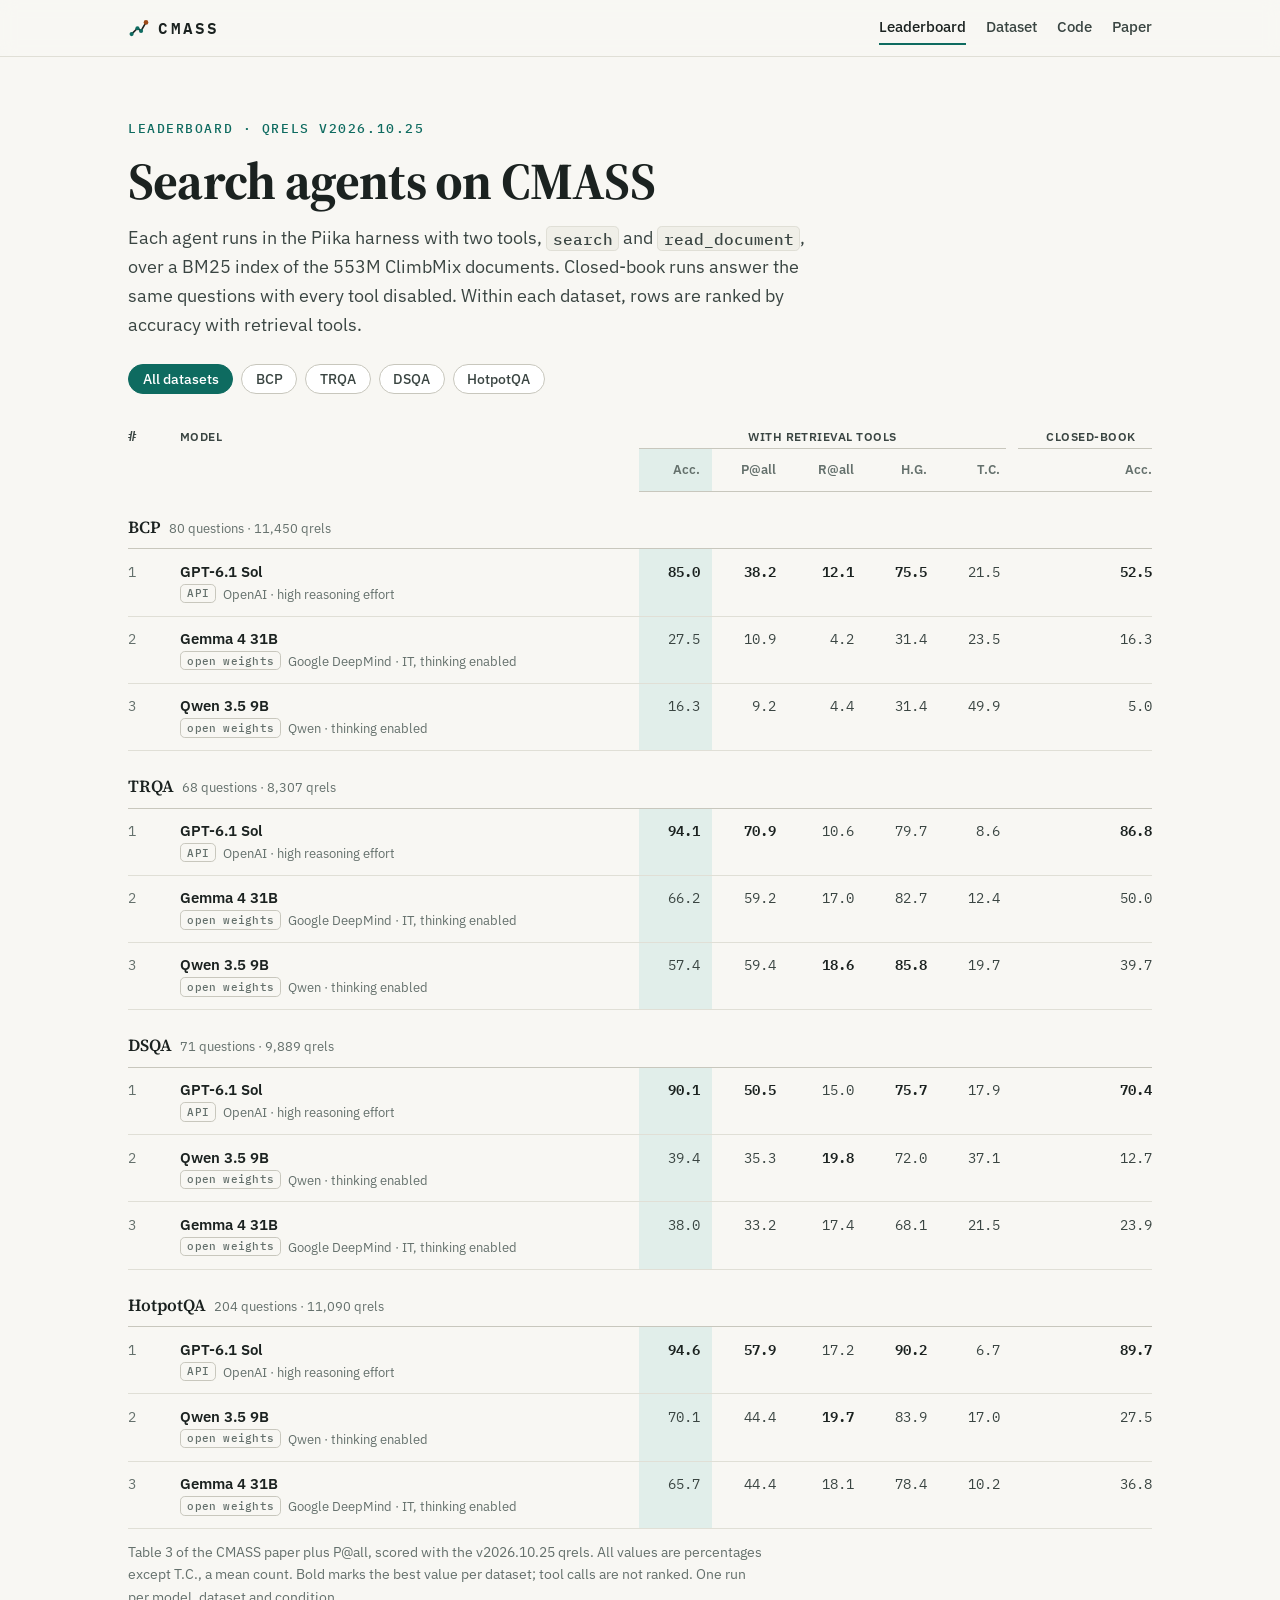
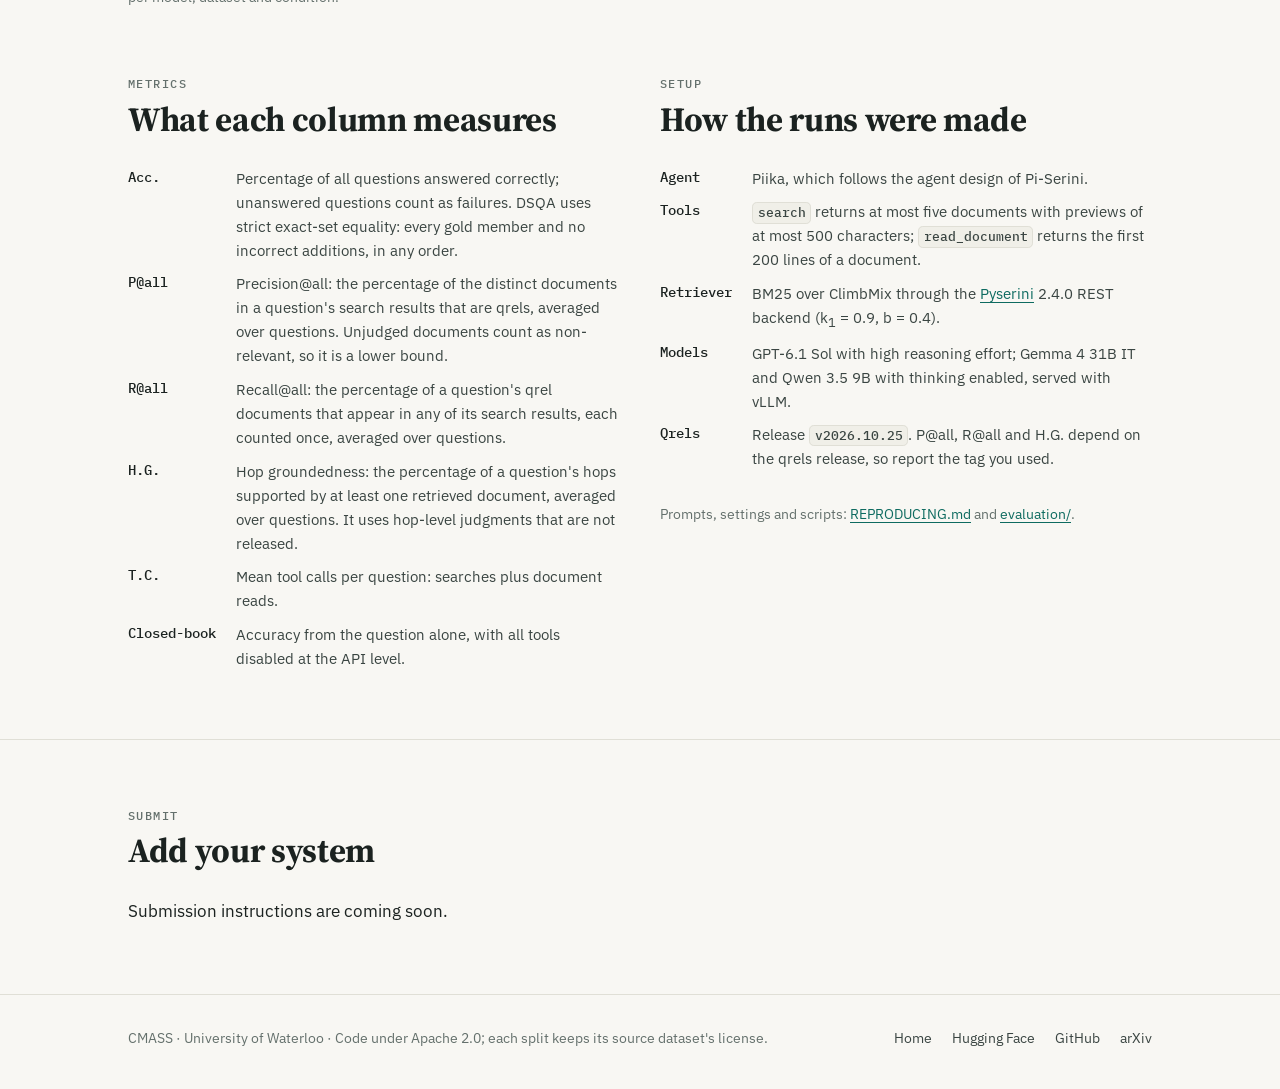
==== docs/leaderboard/index.html @ 31ebfb0d "Add P@all to the leaderboard and the pipeline figures to the landing page - Leaderboard: a P@all col" ====
<!doctype html>
<html lang="en">
<head>
<meta charset="utf-8">
<meta name="viewport" content="width=device-width, initial-scale=1">
<title>CMASS Leaderboard</title>
<meta name="description" content="Answer accuracy, precision@all, Recall@all, hop groundedness and tool calls of search agents on CMASS, with closed-book accuracy.">
<link rel="canonical" href="https://cmass.tech/leaderboard/">
<meta property="og:type" content="website">
<meta property="og:title" content="CMASS Leaderboard">
<meta property="og:description" content="Search agents on BrowseComp-Plus, Total Recall QA, DeepSearchQA and HotpotQA projected onto ClimbMix.">
<meta property="og:url" content="https://cmass.tech/leaderboard/">
<meta name="twitter:card" content="summary">
<link rel="icon" href="../assets/favicon.svg" type="image/svg+xml">
<link rel="preconnect" href="https://fonts.googleapis.com">
<link rel="preconnect" href="https://fonts.gstatic.com" crossorigin>
<link rel="stylesheet" href="https://fonts.googleapis.com/css2?family=IBM+Plex+Mono:wght@400;500;600&family=IBM+Plex+Sans:wght@400;500;600&family=Source+Serif+4:opsz,wght@8..60,600;8..60,700&display=swap">
<link rel="stylesheet" href="../assets/site.css">
</head>
<body>

<header class="site-header">
  <div class="wrap header-row">
    <a class="wordmark" href="../" aria-label="CMASS home">
      <svg viewBox="0 0 24 24" aria-hidden="true"><path d="M4 19 10.5 12.5 14.5 15.5 20 6" fill="none" stroke="currentColor" stroke-width="1.8" stroke-linecap="round" stroke-linejoin="round"/><circle cx="4" cy="19" r="2.3" fill="var(--accent)"/><circle cx="10.5" cy="12.5" r="2.3" fill="var(--accent)"/><circle cx="14.5" cy="15.5" r="2.3" fill="var(--accent)"/><circle cx="20" cy="6" r="2.6" fill="var(--warm)"/></svg>
      CMASS
    </a>
    <nav class="site-nav" aria-label="Site">
      <a href="./" aria-current="page">Leaderboard</a>
      <a href="https://huggingface.co/datasets/castorini/cmass">Dataset</a>
      <a href="https://github.com/castorini/cmass">Code</a>
      <a href="https://arxiv.org/abs/2608.20317">Paper</a>
    </nav>
  </div>
</header>

<main>

<section class="page-head">
  <div class="wrap">
    <p class="eyebrow">Leaderboard &middot; qrels v2026.10.25</p>
    <h1>Search agents on CMASS</h1>
    <div class="prose">
      <p class="lead">Each agent runs in the Piika harness with two tools, <code>search</code> and <code>read_document</code>, over a BM25 index of the 553M ClimbMix documents. Closed-book runs answer the same questions with every tool disabled. Within each dataset, rows are ranked by accuracy with retrieval tools.</p>
    </div>
  </div>
</section>

<section class="board-section">
  <div class="wrap">
    <div class="filters" role="group" aria-label="Show dataset">
      <button class="chip" type="button" data-filter="all" aria-pressed="true">All datasets</button>
      <button class="chip" type="button" data-filter="bcp" aria-pressed="false">BCP</button>
      <button class="chip" type="button" data-filter="trqa" aria-pressed="false">TRQA</button>
      <button class="chip" type="button" data-filter="dsqa" aria-pressed="false">DSQA</button>
      <button class="chip" type="button" data-filter="hotpotqa" aria-pressed="false">HotpotQA</button>
    </div>
    <div class="table-scroll">
      <table class="data board">
        <thead>
          <tr class="grp">
            <th scope="col" rowspan="2" class="rank">#</th>
            <th scope="col" rowspan="2">Model</th>
            <th scope="colgroup" colspan="5" class="span">With retrieval tools</th>
            <th scope="colgroup" class="span">Closed-book</th>
          </tr>
          <tr>
            <th scope="col" class="num key">Acc.</th>
            <th scope="col" class="num">P@all</th>
            <th scope="col" class="num">R@all</th>
            <th scope="col" class="num">H.G.</th>
            <th scope="col" class="num">T.C.</th>
            <th scope="col" class="num">Acc.</th>
          </tr>
        </thead>
          <!-- rows:start -->
          <tbody data-set="bcp">
            <tr class="set-row"><th scope="rowgroup" colspan="8">BCP<span>80 questions &middot; 11,450 qrels</span></th></tr>
            <tr><td class="rank">1</td><td class="model"><a href="https://developers.openai.com/api/docs/models/gpt-6.1-sol">GPT-6.1&nbsp;Sol</a><span class="cell-sub"><span class="tag">API</span> OpenAI &middot; high reasoning effort</span></td><td class="num key best">85.0</td><td class="num best">38.2</td><td class="num best">12.1</td><td class="num best">75.5</td><td class="num">21.5</td><td class="num best">52.5</td></tr>
            <tr><td class="rank">2</td><td class="model"><a href="https://huggingface.co/google/gemma-4-31B-it">Gemma&nbsp;4&nbsp;31B</a><span class="cell-sub"><span class="tag">open weights</span> Google DeepMind &middot; IT, thinking enabled</span></td><td class="num key">27.5</td><td class="num">10.9</td><td class="num">4.2</td><td class="num">31.4</td><td class="num">23.5</td><td class="num">16.3</td></tr>
            <tr><td class="rank">3</td><td class="model"><a href="https://huggingface.co/Qwen/Qwen3.5-9B">Qwen&nbsp;3.5&nbsp;9B</a><span class="cell-sub"><span class="tag">open weights</span> Qwen &middot; thinking enabled</span></td><td class="num key">16.3</td><td class="num">9.2</td><td class="num">4.4</td><td class="num">31.4</td><td class="num">49.9</td><td class="num">5.0</td></tr>
          </tbody>
          <tbody data-set="trqa">
            <tr class="set-row"><th scope="rowgroup" colspan="8">TRQA<span>68 questions &middot; 8,307 qrels</span></th></tr>
            <tr><td class="rank">1</td><td class="model"><a href="https://developers.openai.com/api/docs/models/gpt-6.1-sol">GPT-6.1&nbsp;Sol</a><span class="cell-sub"><span class="tag">API</span> OpenAI &middot; high reasoning effort</span></td><td class="num key best">94.1</td><td class="num best">70.9</td><td class="num">10.6</td><td class="num">79.7</td><td class="num">8.6</td><td class="num best">86.8</td></tr>
            <tr><td class="rank">2</td><td class="model"><a href="https://huggingface.co/google/gemma-4-31B-it">Gemma&nbsp;4&nbsp;31B</a><span class="cell-sub"><span class="tag">open weights</span> Google DeepMind &middot; IT, thinking enabled</span></td><td class="num key">66.2</td><td class="num">59.2</td><td class="num">17.0</td><td class="num">82.7</td><td class="num">12.4</td><td class="num">50.0</td></tr>
            <tr><td class="rank">3</td><td class="model"><a href="https://huggingface.co/Qwen/Qwen3.5-9B">Qwen&nbsp;3.5&nbsp;9B</a><span class="cell-sub"><span class="tag">open weights</span> Qwen &middot; thinking enabled</span></td><td class="num key">57.4</td><td class="num">59.4</td><td class="num best">18.6</td><td class="num best">85.8</td><td class="num">19.7</td><td class="num">39.7</td></tr>
          </tbody>
          <tbody data-set="dsqa">
            <tr class="set-row"><th scope="rowgroup" colspan="8">DSQA<span>71 questions &middot; 9,889 qrels</span></th></tr>
            <tr><td class="rank">1</td><td class="model"><a href="https://developers.openai.com/api/docs/models/gpt-6.1-sol">GPT-6.1&nbsp;Sol</a><span class="cell-sub"><span class="tag">API</span> OpenAI &middot; high reasoning effort</span></td><td class="num key best">90.1</td><td class="num best">50.5</td><td class="num">15.0</td><td class="num best">75.7</td><td class="num">17.9</td><td class="num best">70.4</td></tr>
            <tr><td class="rank">2</td><td class="model"><a href="https://huggingface.co/Qwen/Qwen3.5-9B">Qwen&nbsp;3.5&nbsp;9B</a><span class="cell-sub"><span class="tag">open weights</span> Qwen &middot; thinking enabled</span></td><td class="num key">39.4</td><td class="num">35.3</td><td class="num best">19.8</td><td class="num">72.0</td><td class="num">37.1</td><td class="num">12.7</td></tr>
            <tr><td class="rank">3</td><td class="model"><a href="https://huggingface.co/google/gemma-4-31B-it">Gemma&nbsp;4&nbsp;31B</a><span class="cell-sub"><span class="tag">open weights</span> Google DeepMind &middot; IT, thinking enabled</span></td><td class="num key">38.0</td><td class="num">33.2</td><td class="num">17.4</td><td class="num">68.1</td><td class="num">21.5</td><td class="num">23.9</td></tr>
          </tbody>
          <tbody data-set="hotpotqa">
            <tr class="set-row"><th scope="rowgroup" colspan="8">HotpotQA<span>204 questions &middot; 11,090 qrels</span></th></tr>
            <tr><td class="rank">1</td><td class="model"><a href="https://developers.openai.com/api/docs/models/gpt-6.1-sol">GPT-6.1&nbsp;Sol</a><span class="cell-sub"><span class="tag">API</span> OpenAI &middot; high reasoning effort</span></td><td class="num key best">94.6</td><td class="num best">57.9</td><td class="num">17.2</td><td class="num best">90.2</td><td class="num">6.7</td><td class="num best">89.7</td></tr>
            <tr><td class="rank">2</td><td class="model"><a href="https://huggingface.co/Qwen/Qwen3.5-9B">Qwen&nbsp;3.5&nbsp;9B</a><span class="cell-sub"><span class="tag">open weights</span> Qwen &middot; thinking enabled</span></td><td class="num key">70.1</td><td class="num">44.4</td><td class="num best">19.7</td><td class="num">83.9</td><td class="num">17.0</td><td class="num">27.5</td></tr>
            <tr><td class="rank">3</td><td class="model"><a href="https://huggingface.co/google/gemma-4-31B-it">Gemma&nbsp;4&nbsp;31B</a><span class="cell-sub"><span class="tag">open weights</span> Google DeepMind &middot; IT, thinking enabled</span></td><td class="num key">65.7</td><td class="num">44.4</td><td class="num">18.1</td><td class="num">78.4</td><td class="num">10.2</td><td class="num">36.8</td></tr>
          </tbody>
          <!-- rows:end -->
      </table>
    </div>
    <p class="note table-note">Table 3 of the CMASS paper plus P@all, scored with the v2026.10.25 qrels. All values are percentages except T.C., a mean count. Bold marks the best value per dataset; tool calls are not ranked. One run per model, dataset and condition.</p>
  </div>
</section>

<section class="section" id="metrics">
  <div class="wrap split">
    <div>
      <div class="section-head">
        <p class="kicker">Metrics</p>
        <h2>What each column measures</h2>
      </div>
      <dl class="defs">
        <dt>Acc.</dt>
        <dd>Percentage of all questions answered correctly; unanswered questions count as failures. DSQA uses strict exact-set equality: every gold member and no incorrect additions, in any order.</dd>
        <dt>P@all</dt>
        <dd>Precision@all: the percentage of the distinct documents in a question's search results that are qrels, averaged over questions. Unjudged documents count as non-relevant, so it is a lower bound.</dd>
        <dt>R@all</dt>
        <dd>Recall@all: the percentage of a question's qrel documents that appear in any of its search results, each counted once, averaged over questions.</dd>
        <dt>H.G.</dt>
        <dd>Hop groundedness: the percentage of a question's hops supported by at least one retrieved document, averaged over questions. It uses hop-level judgments that are not released.</dd>
        <dt>T.C.</dt>
        <dd>Mean tool calls per question: searches plus document reads.</dd>
        <dt>Closed-book</dt>
        <dd>Accuracy from the question alone, with all tools disabled at the API level.</dd>
      </dl>
    </div>
    <div>
      <div class="section-head">
        <p class="kicker">Setup</p>
        <h2>How the runs were made</h2>
      </div>
      <dl class="defs">
        <dt>Agent</dt>
        <dd>Piika, which follows the agent design of Pi-Serini.</dd>
        <dt>Tools</dt>
        <dd><code>search</code> returns at most five documents with previews of at most 500 characters; <code>read_document</code> returns the first 200 lines of a document.</dd>
        <dt>Retriever</dt>
        <dd>BM25 over ClimbMix through the <a href="https://github.com/castorini/pyserini">Pyserini</a> 2.4.0 REST backend (k<sub>1</sub>&nbsp;=&nbsp;0.9, b&nbsp;=&nbsp;0.4).</dd>
        <dt>Models</dt>
        <dd>GPT-6.1 Sol with high reasoning effort; Gemma&nbsp;4 31B IT and Qwen&nbsp;3.5 9B with thinking enabled, served with vLLM.</dd>
        <dt>Qrels</dt>
        <dd>Release <code>v2026.10.25</code>. P@all, R@all and H.G. depend on the qrels release, so report the tag you used.</dd>
      </dl>
      <p class="note more">Prompts, settings and scripts: <a href="https://github.com/castorini/cmass/blob/main/REPRODUCING.md">REPRODUCING.md</a> and <a href="https://github.com/castorini/cmass/tree/main/evaluation">evaluation/</a>.</p>
    </div>
  </div>
</section>

<section class="section" id="submit">
  <div class="wrap">
    <div class="section-head">
      <p class="kicker">Submit</p>
      <h2>Add your system</h2>
    </div>
    <div class="prose">
      <!-- TODO: submission process (where to send runs, which files, who scores hop groundedness). -->
      <p>Submission instructions are coming soon.</p>
    </div>
  </div>
</section>

</main>

<footer class="site-footer">
  <div class="wrap footer-row">
    <p>CMASS &middot; University of Waterloo &middot; Code under Apache&nbsp;2.0; each split keeps its source dataset's license.</p>
    <nav class="footer-links" aria-label="Project links">
      <a href="../">Home</a>
      <a href="https://huggingface.co/datasets/castorini/cmass">Hugging Face</a>
      <a href="https://github.com/castorini/cmass">GitHub</a>
      <a href="https://arxiv.org/abs/2608.20317">arXiv</a>
    </nav>
  </div>
</footer>

<script src="../assets/site.js"></script>
</body>
</html>
---- docs/assets/site.css ----
:root {
  --bg: #f8f7f3;
  --surface: #ffffff;
  --sunken: #f0efe8;
  --ink: #1b2220;
  --ink-2: #3a4542;
  --muted: #64706c;
  --line: #e0dfd6;
  --line-strong: #c8c7bd;
  --accent: #0e6b60;
  --accent-hover: #0a5249;
  --accent-ink: #ffffff;
  --accent-soft: #e1eeea;
  --warm: #9c4a19;
  --code-bg: #f1f0ea;
  --shadow: 0 1px 2px rgba(27, 34, 32, .05), 0 6px 20px rgba(27, 34, 32, .05);

  --serif: "Source Serif 4", "Source Serif Pro", Georgia, "Times New Roman", serif;
  --sans: "IBM Plex Sans", system-ui, -apple-system, "Segoe UI", Roboto, sans-serif;
  --mono: "IBM Plex Mono", ui-monospace, SFMono-Regular, Menlo, Consolas, monospace;

  --wrap: 68rem;
  --gutter: clamp(1rem, 4vw, 2rem);
  color-scheme: light;
}

@media (prefers-color-scheme: dark) {
  :root {
    --bg: #0f1413;
    --surface: #151c1a;
    --sunken: #121816;
    --ink: #e6ebe8;
    --ink-2: #c4cdc9;
    --muted: #93a19c;
    --line: #25302c;
    --line-strong: #34403c;
    --accent: #52c2b1;
    --accent-hover: #74d4c5;
    --accent-ink: #06110f;
    --accent-soft: #15302b;
    --warm: #e39a63;
    --code-bg: #121917;
    --shadow: none;
    color-scheme: dark;
  }
}

*, *::before, *::after { box-sizing: border-box; }

html { -webkit-text-size-adjust: 100%; scroll-padding-top: 4.5rem; }

body {
  margin: 0;
  background: var(--bg);
  color: var(--ink);
  font: 400 1.0625rem/1.6 var(--sans);
  -webkit-font-smoothing: antialiased;
}

img { max-width: 100%; height: auto; }

a { color: var(--accent); text-underline-offset: .18em; text-decoration-thickness: 1px; }
a:hover { color: var(--accent-hover); }

:focus-visible { outline: 2px solid var(--accent); outline-offset: 2px; border-radius: 3px; }

.wrap {
  width: 100%;
  max-width: var(--wrap);
  margin-inline: auto;
  padding-inline: var(--gutter);
}

/* Header */

.site-header {
  position: sticky;
  top: 0;
  z-index: 10;
  background: color-mix(in srgb, var(--bg) 88%, transparent);
  backdrop-filter: saturate(1.4) blur(8px);
  -webkit-backdrop-filter: saturate(1.4) blur(8px);
  border-bottom: 1px solid var(--line);
}

.header-row {
  display: flex;
  align-items: center;
  justify-content: space-between;
  gap: 1rem;
  min-height: 3.5rem;
}

.wordmark {
  display: inline-flex;
  align-items: center;
  gap: .55rem;
  color: var(--ink);
  text-decoration: none;
  font: 600 1rem/1 var(--mono);
  letter-spacing: .14em;
}
.wordmark:hover { color: var(--ink); }
.wordmark svg { width: 1.35rem; height: 1.35rem; flex: none; }

.site-nav { display: flex; flex-wrap: wrap; justify-content: flex-end; gap: .25rem 1.25rem; }
.site-nav a {
  color: var(--ink-2);
  text-decoration: none;
  font-size: .9375rem;
  font-weight: 500;
  padding-block: .25rem;
  border-bottom: 2px solid transparent;
}
.site-nav a:hover { color: var(--accent); }
.site-nav a[aria-current="page"] { color: var(--ink); border-bottom-color: var(--accent); }

/* Hero */

.hero { padding-block: clamp(3rem, 8vw, 5.5rem) clamp(2rem, 5vw, 3rem); }

.eyebrow {
  margin: 0 0 1rem;
  color: var(--accent);
  font: 500 .8125rem/1.3 var(--mono);
  letter-spacing: .12em;
  text-transform: uppercase;
}

.title { margin: 0; text-wrap: balance; }
.title-mark {
  display: block;
  font: 700 clamp(3.25rem, 11vw, 6rem)/.95 var(--serif);
  letter-spacing: -.02em;
}
.title-sub {
  display: block;
  max-width: 34ch;
  margin-top: 1rem;
  font: 600 clamp(1.3rem, 3.2vw, 1.875rem)/1.25 var(--serif);
  color: var(--ink-2);
  text-wrap: balance;
}

.authors { margin: 2rem 0 .25rem; font-size: 1.0625rem; font-weight: 500; }
.authors sup, .affil sup { color: var(--muted); font-weight: 400; }
.affil { margin: 0; color: var(--muted); font-size: .9375rem; }

.actions { display: flex; flex-wrap: wrap; gap: .625rem; margin-top: 2rem; }

.btn {
  display: inline-flex;
  align-items: center;
  gap: .5rem;
  padding: .6rem 1rem;
  border: 1px solid var(--line-strong);
  border-radius: 999px;
  background: var(--surface);
  color: var(--ink);
  font: 500 .9375rem/1 var(--sans);
  text-decoration: none;
  transition: border-color .15s, background-color .15s, color .15s;
}
.btn:hover { border-color: var(--accent); color: var(--accent); }
.btn svg { width: 1.05rem; height: 1.05rem; flex: none; }
.btn-primary { background: var(--accent); border-color: var(--accent); color: var(--accent-ink); }
.btn-primary:hover { background: var(--accent-hover); border-color: var(--accent-hover); color: var(--accent-ink); }

/* Facts band */

.facts { border-block: 1px solid var(--line); background: var(--surface); }
.facts-grid {
  display: grid;
  grid-template-columns: repeat(6, minmax(0, 1fr));
  margin-block: 0;
}
.fact {
  display: flex;
  flex-direction: column-reverse;
  justify-content: flex-end;
  gap: .3rem;
  padding: 1.4rem 1rem 1.4rem 0;
}
.fact + .fact { padding-left: 1rem; border-left: 1px solid var(--line); }
.fact dd {
  margin: 0;
  font: 500 clamp(1.5rem, 3vw, 2rem)/1 var(--mono);
  font-variant-numeric: tabular-nums;
  letter-spacing: -.02em;
}
.fact dt { color: var(--muted); font-size: .8125rem; line-height: 1.35; }

/* Sections */

.section { padding-block: clamp(2.75rem, 6vw, 4.25rem); }
.section + .section { border-top: 1px solid var(--line); }

.section-head { display: grid; gap: .5rem; margin-bottom: 1.75rem; }
.section-head h2 {
  margin: 0;
  font: 700 clamp(1.6rem, 3.4vw, 2.125rem)/1.15 var(--serif);
  letter-spacing: -.01em;
  text-wrap: balance;
}
.kicker {
  margin: 0;
  color: var(--muted);
  font: 500 .75rem/1.3 var(--mono);
  letter-spacing: .12em;
  text-transform: uppercase;
}

.prose { max-width: 68ch; }
.prose p { margin: 0 0 1rem; }
.prose p:last-child { margin-bottom: 0; }
.lead { font-size: 1.125rem; color: var(--ink-2); }

.split { display: grid; grid-template-columns: minmax(0, 1fr) minmax(0, 1fr); gap: 2.5rem; align-items: start; }

/* Tables */

.table-scroll { overflow-x: auto; -webkit-overflow-scrolling: touch; }

table.data {
  width: 100%;
  border-collapse: collapse;
  font-size: .9375rem;
  font-variant-numeric: tabular-nums;
}
table.data caption {
  caption-side: bottom;
  padding-top: .75rem;
  color: var(--muted);
  font-size: .8125rem;
  text-align: left;
}
table.data th, table.data td { padding: .65rem .75rem; text-align: left; vertical-align: baseline; }
table.data thead th {
  color: var(--muted);
  font-size: .75rem;
  font-weight: 600;
  letter-spacing: .06em;
  text-transform: uppercase;
  border-bottom: 1px solid var(--line-strong);
  white-space: nowrap;
}
table.data tbody td, table.data tbody th { border-bottom: 1px solid var(--line); }
table.data .num { text-align: right; font-family: var(--mono); font-size: .875rem; }
table.data thead .num { font-family: var(--sans); font-size: .75rem; }
table.data tfoot td { font-weight: 600; border-top: 1px solid var(--line-strong); }
table.data td:first-child, table.data th:first-child { padding-left: 0; }
table.data td:last-child, table.data th:last-child { padding-right: 0; }
.cell-sub { display: block; color: var(--muted); font-size: .8125rem; }

/* Pipeline */

.stages {
  list-style: none;
  margin: 0;
  padding: 0;
  display: grid;
  grid-template-columns: repeat(4, minmax(0, 1fr));
  gap: 1rem;
  counter-reset: stage -1;
}
.stage {
  position: relative;
  padding: 1.25rem 1.25rem 1.4rem;
  background: var(--surface);
  border: 1px solid var(--line);
  border-radius: .75rem;
  counter-increment: stage;
}
.stage::before {
  content: "Stage " counter(stage);
  display: block;
  margin-bottom: .5rem;
  color: var(--accent);
  font: 500 .75rem/1 var(--mono);
  letter-spacing: .1em;
  text-transform: uppercase;
}
.stage h3 { margin: 0 0 .5rem; font: 600 1.125rem/1.3 var(--serif); }
.stage p { margin: 0; color: var(--ink-2); font-size: .9375rem; line-height: 1.55; }

/* Findings */

.findings { display: grid; grid-template-columns: repeat(3, minmax(0, 1fr)); gap: 2rem; margin: 0; padding: 0; list-style: none; }
.finding { border-top: 2px solid var(--accent); padding-top: 1rem; }
.finding h3 { margin: 0 0 .5rem; font: 600 1.125rem/1.3 var(--serif); }
.finding p { margin: 0; color: var(--ink-2); font-size: .9375rem; }
.figure-inline { font-family: var(--mono); font-size: .9em; color: var(--ink); font-weight: 500; }

.more { margin-top: 2rem; }

/* Code */

.code {
  position: relative;
  margin: 0;
  background: var(--code-bg);
  border: 1px solid var(--line);
  border-radius: .75rem;
  min-width: 0;
}
.code pre {
  margin: 0;
  padding: 1.1rem 1.25rem;
  overflow-x: auto;
  font: 400 .8125rem/1.65 var(--mono);
  color: var(--ink);
  tab-size: 4;
}
.code-bar {
  display: flex;
  align-items: center;
  justify-content: space-between;
  gap: 1rem;
  padding: .5rem .75rem .5rem 1.25rem;
  border-bottom: 1px solid var(--line);
  color: var(--muted);
  font: 500 .75rem/1 var(--mono);
  letter-spacing: .06em;
  text-transform: uppercase;
}
.copy-btn {
  padding: .35rem .7rem;
  border: 1px solid var(--line-strong);
  border-radius: 999px;
  background: var(--surface);
  color: var(--ink-2);
  font: 500 .75rem/1 var(--sans);
  letter-spacing: 0;
  text-transform: none;
  cursor: pointer;
}
.copy-btn:hover { border-color: var(--accent); color: var(--accent); }

.note { color: var(--muted); font-size: .875rem; }

/* Leaderboard */

.page-head { padding-block: clamp(2.5rem, 6vw, 4rem) 1.5rem; }
.page-head h1 { margin: 0 0 1rem; font: 700 clamp(2.25rem, 6vw, 3.25rem)/1.05 var(--serif); letter-spacing: -.015em; }

.filters { display: flex; flex-wrap: wrap; gap: .5rem; margin: 0 0 1.25rem; }
.chip {
  padding: .45rem .85rem;
  border: 1px solid var(--line-strong);
  border-radius: 999px;
  background: var(--surface);
  color: var(--ink-2);
  font: 500 .875rem/1 var(--sans);
  cursor: pointer;
}
.chip:hover { border-color: var(--accent); color: var(--accent); }
.chip[aria-pressed="true"] { background: var(--accent); border-color: var(--accent); color: var(--accent-ink); }

table.board { min-width: 34rem; }
table.board thead tr:not(.grp) th { text-transform: none; letter-spacing: 0; font-size: .8125rem; }
table.board thead tr.grp th { white-space: normal; }
table.board thead tr.grp th { border-bottom: none; padding-bottom: .1rem; color: var(--ink-2); letter-spacing: .04em; }
table.board thead tr.grp th.span { border-bottom: 1px solid var(--line-strong); text-align: center; }
table.board thead tr.grp th.span + th.span { border-left: .75rem solid transparent; }
table.board tbody tr.set-row th {
  padding-top: 1.5rem;
  border-bottom: 1px solid var(--line-strong);
  font: 600 1.0625rem/1.3 var(--serif);
}
table.board tbody tr.set-row th span { margin-left: .5rem; color: var(--muted); font: 400 .8125rem/1 var(--sans); }
table.board .rank { width: 2.5rem; color: var(--muted); font-family: var(--mono); font-size: .875rem; }
table.board .model a { color: var(--ink); font-weight: 600; text-decoration: none; }
table.board .model a:hover { color: var(--accent); text-decoration: underline; }
table.board .key { background: var(--accent-soft); }
table.board .best { font-weight: 600; color: var(--ink); }
table.board td.num { color: var(--ink-2); }
table.board td.num.best { color: var(--ink); }
.tag {
  display: inline-block;
  margin-right: .25rem;
  padding: .1rem .4rem;
  border: 1px solid var(--line-strong);
  border-radius: .3rem;
  color: var(--muted);
  font: 500 .6875rem/1.3 var(--mono);
  letter-spacing: .02em;
  vertical-align: .1em;
  white-space: nowrap;
}

.defs { display: grid; grid-template-columns: max-content minmax(0, 1fr); gap: .6rem 1.25rem; margin: 0; }
.defs dt { font: 500 .875rem/1.55 var(--mono); color: var(--ink); }
.defs dd { margin: 0; color: var(--ink-2); font-size: .9375rem; }

/* Footer */

.site-footer { border-top: 1px solid var(--line); padding-block: 2rem 2.5rem; color: var(--muted); font-size: .875rem; }
.footer-row { display: flex; flex-wrap: wrap; justify-content: space-between; gap: .75rem 2rem; }
.footer-row p { margin: 0; }
.footer-links { display: flex; flex-wrap: wrap; gap: .5rem 1.25rem; }
.footer-links a { color: var(--ink-2); text-decoration: none; }
.footer-links a:hover { color: var(--accent); }

/* Hero figure */

.hero-grid { display: grid; grid-template-columns: minmax(0, 1.15fr) minmax(0, .85fr); gap: 3rem; align-items: center; }
.hero-figure { min-width: 0; }
.hero-fig { display: block; width: 100%; max-width: 27rem; height: auto; margin-inline: auto; overflow: visible; }
.fig-h { font: 600 15px var(--serif); fill: var(--ink); }
.fig-s { font: 500 11px var(--mono); fill: var(--muted); letter-spacing: .02em; }
.fig-hop { font: 500 12px var(--mono); fill: var(--accent); }
.fig-l { font: 400 11.5px var(--sans); fill: var(--ink-2); }

.table-note { margin: .75rem 0 0; max-width: 80ch; }
.narrow-only { display: none; }

/* Responsive */

@media (max-width: 960px) {
  .hero-grid { grid-template-columns: minmax(0, 1fr); gap: 2.5rem; }
  .hero-fig { margin-inline: 0; }
  .facts-grid { grid-template-columns: repeat(3, minmax(0, 1fr)); }
  .fact:nth-child(4) { padding-left: 0; border-left: none; }
  .fact:nth-child(n+4) { border-top: 1px solid var(--line); }
  .stages { grid-template-columns: repeat(2, minmax(0, 1fr)); }
  .findings { grid-template-columns: minmax(0, 1fr); gap: 1.5rem; }
  .split { grid-template-columns: minmax(0, 1fr); gap: 2rem; }
}

@media (max-width: 560px) {
  body { font-size: 1rem; }
  .header-row { flex-wrap: wrap; padding-block: .6rem; }
  .site-nav { justify-content: flex-start; gap: .25rem 1rem; }
  .facts-grid { grid-template-columns: repeat(2, minmax(0, 1fr)); }
  .fact { padding: 1.1rem .75rem 1.1rem 0; }
  .fact:nth-child(n) { padding-left: 0; border-left: none; }
  .fact:nth-child(even) { padding-left: .9rem; border-left: 1px solid var(--line); }
  .fact:nth-child(n+3) { border-top: 1px solid var(--line); }
  .stages { grid-template-columns: minmax(0, 1fr); }
  .defs { grid-template-columns: minmax(0, 1fr); gap: .15rem; }
  .defs dd { margin-bottom: .6rem; }
  .wide-only { display: none; }
  .narrow-only { display: inline; }
  table.board { min-width: 0; }
  table.board th, table.board td { padding-inline: .15rem; }
  table.board .rank { width: 1rem; }
  table.board .model a { font-size: .8125rem; }
  table.board .cell-sub { font-size: .6875rem; }
  table.board .tag { white-space: normal; }
  table.board thead tr.grp th { letter-spacing: 0; }
  table.board thead tr.grp th.span + th.span { border-left-width: .4rem; }
  table.board td.num { font-size: .75rem; }
  table.board thead tr:not(.grp) th, table.board thead tr.grp th { font-size: .6875rem; }
}

/* Additions */

figure { margin: 0; }
.code-stack { display: grid; gap: 1rem; margin-top: 1.5rem; }
code { font: 500 .875em/1 var(--mono); background: var(--sunken); border: 1px solid var(--line); border-radius: .3rem; padding: .1em .35em; }

/* Pipeline figure and review screenshot */

.shot { display: grid; gap: .65rem; min-width: 0; }
.shot a { display: block; }
.shot img { display: block; width: 100%; border: 1px solid var(--line); border-radius: .6rem; background: var(--sunken); }
.shot figcaption { color: var(--muted); font-size: .875rem; }
.pipeline-fig { max-width: 60rem; margin: 2.5rem auto 0; }
.review-block { display: grid; grid-template-columns: minmax(0, .8fr) minmax(0, 1.2fr); gap: 2.5rem; align-items: center; margin-top: 3rem; }
.review-text { min-width: 0; }
.review-text h3 { margin: 0 0 .6rem; font: 600 1.375rem/1.3 var(--serif); }
.review-text p { margin: 0 0 1rem; color: var(--ink-2); }
.review-text p:last-child { margin-bottom: 0; }
@media (max-width: 960px) {
  .review-block { grid-template-columns: minmax(0, 1fr); gap: 1.5rem; }
}

[hidden] { display: none !important; }
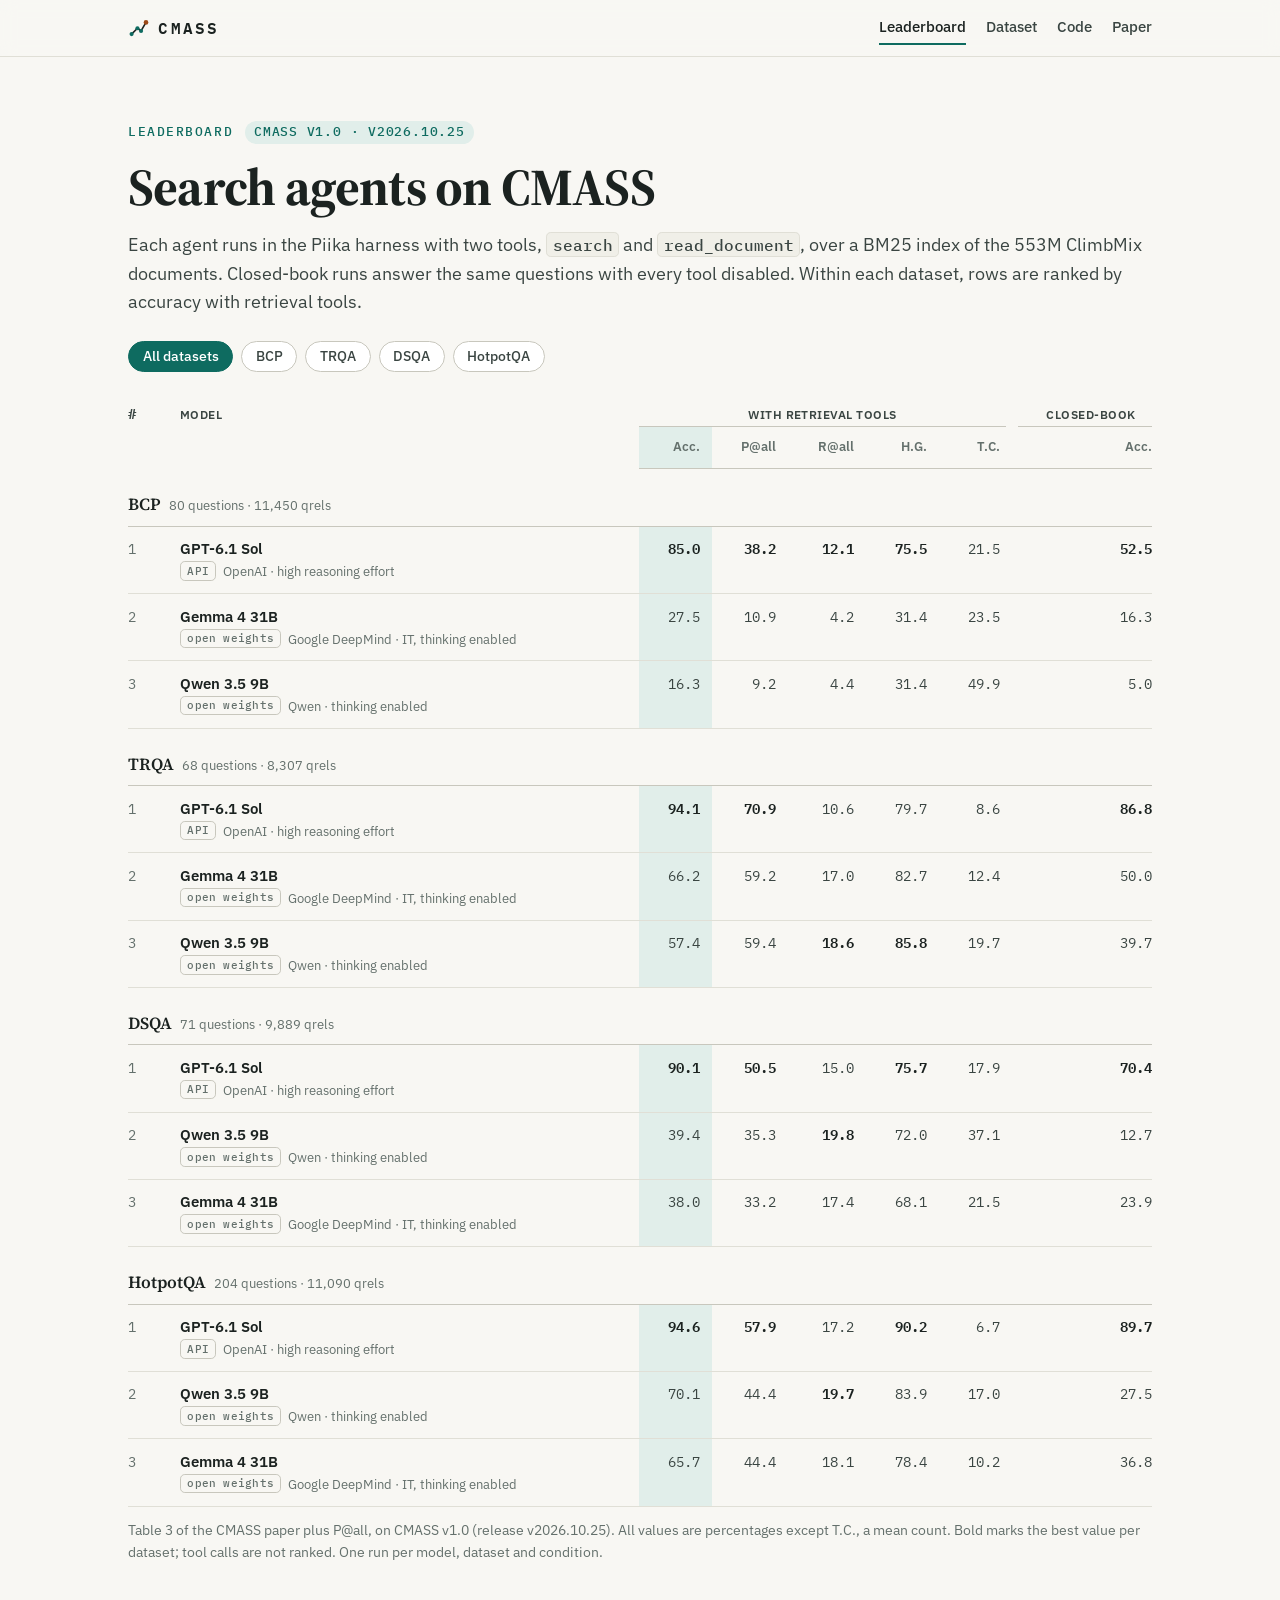
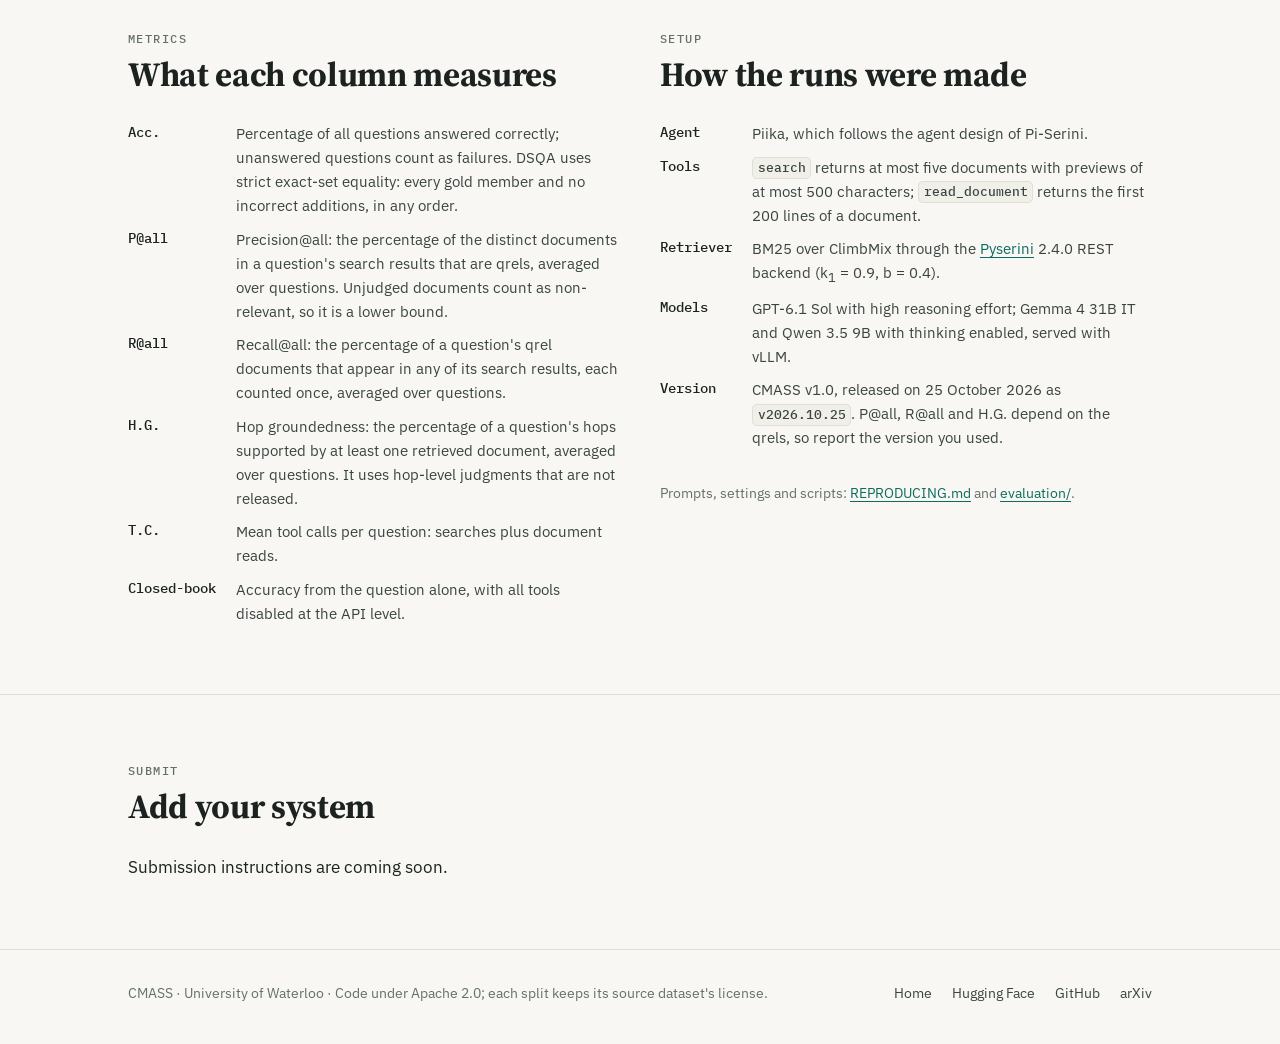
==== commit fa382d71: "Use the arXiv audit diagram, label CMASS v1.0, match text widths - Replace the review-site screensho" ====
--- a/docs/leaderboard/index.html
+++ b/docs/leaderboard/index.html
@@ -38,7 +38,7 @@
 
 <section class="page-head">
   <div class="wrap">
-    <p class="eyebrow">Leaderboard &middot; qrels v2026.10.25</p>
+    <p class="eyebrow">Leaderboard <span class="version-pill">CMASS v1.0 &middot; v2026.10.25</span></p>
     <h1>Search agents on CMASS</h1>
     <div class="prose">
       <p class="lead">Each agent runs in the Piika harness with two tools, <code>search</code> and <code>read_document</code>, over a BM25 index of the 553M ClimbMix documents. Closed-book runs answer the same questions with every tool disabled. Within each dataset, rows are ranked by accuracy with retrieval tools.</p>
@@ -101,7 +101,7 @@
           <!-- rows:end -->
       </table>
     </div>
-    <p class="note table-note">Table 3 of the CMASS paper plus P@all, scored with the v2026.10.25 qrels. All values are percentages except T.C., a mean count. Bold marks the best value per dataset; tool calls are not ranked. One run per model, dataset and condition.</p>
+    <p class="note table-note">Table 3 of the CMASS paper plus P@all, on CMASS v1.0 (release v2026.10.25). All values are percentages except T.C., a mean count. Bold marks the best value per dataset; tool calls are not ranked. One run per model, dataset and condition.</p>
   </div>
 </section>
 
@@ -141,8 +141,8 @@
         <dd>BM25 over ClimbMix through the <a href="https://github.com/castorini/pyserini">Pyserini</a> 2.4.0 REST backend (k<sub>1</sub>&nbsp;=&nbsp;0.9, b&nbsp;=&nbsp;0.4).</dd>
         <dt>Models</dt>
         <dd>GPT-6.1 Sol with high reasoning effort; Gemma&nbsp;4 31B IT and Qwen&nbsp;3.5 9B with thinking enabled, served with vLLM.</dd>
-        <dt>Qrels</dt>
-        <dd>Release <code>v2026.10.25</code>. P@all, R@all and H.G. depend on the qrels release, so report the tag you used.</dd>
+        <dt>Version</dt>
+        <dd>CMASS v1.0, released on 25 October 2026 as <code>v2026.10.25</code>. P@all, R@all and H.G. depend on the qrels, so report the version you used.</dd>
       </dl>
       <p class="note more">Prompts, settings and scripts: <a href="https://github.com/castorini/cmass/blob/main/REPRODUCING.md">REPRODUCING.md</a> and <a href="https://github.com/castorini/cmass/tree/main/evaluation">evaluation/</a>.</p>
     </div>
--- a/docs/assets/site.css
+++ b/docs/assets/site.css
@@ -120,11 +120,22 @@
 .hero { padding-block: clamp(3rem, 8vw, 5.5rem) clamp(2rem, 5vw, 3rem); }
 
 .eyebrow {
+  display: flex;
+  flex-wrap: wrap;
+  align-items: center;
+  gap: .5rem .75rem;
   margin: 0 0 1rem;
   color: var(--accent);
   font: 500 .8125rem/1.3 var(--mono);
   letter-spacing: .12em;
   text-transform: uppercase;
+}
+.version-pill {
+  padding: .2rem .55rem;
+  border-radius: 999px;
+  background: var(--accent-soft);
+  letter-spacing: .06em;
+  white-space: nowrap;
 }
 
 .title { margin: 0; text-wrap: balance; }
@@ -210,7 +221,7 @@
   text-transform: uppercase;
 }
 
-.prose { max-width: 68ch; }
+.prose { max-width: none; }
 .prose p { margin: 0 0 1rem; }
 .prose p:last-child { margin-bottom: 0; }
 .lead { font-size: 1.125rem; color: var(--ink-2); }
@@ -411,7 +422,7 @@
 .fig-hop { font: 500 12px var(--mono); fill: var(--accent); }
 .fig-l { font: 400 11.5px var(--sans); fill: var(--ink-2); }
 
-.table-note { margin: .75rem 0 0; max-width: 80ch; }
+.table-note { margin: .75rem 0 0; }
 .narrow-only { display: none; }
 
 /* Responsive */
@@ -459,20 +470,16 @@
 .code-stack { display: grid; gap: 1rem; margin-top: 1.5rem; }
 code { font: 500 .875em/1 var(--mono); background: var(--sunken); border: 1px solid var(--line); border-radius: .3rem; padding: .1em .35em; }
 
-/* Pipeline figure and review screenshot */
+/* Pipeline and audit figures */
 
 .shot { display: grid; gap: .65rem; min-width: 0; }
 .shot a { display: block; }
 .shot img { display: block; width: 100%; border: 1px solid var(--line); border-radius: .6rem; background: var(--sunken); }
 .shot figcaption { color: var(--muted); font-size: .875rem; }
-.pipeline-fig { max-width: 60rem; margin: 2.5rem auto 0; }
-.review-block { display: grid; grid-template-columns: minmax(0, .8fr) minmax(0, 1.2fr); gap: 2.5rem; align-items: center; margin-top: 3rem; }
-.review-text { min-width: 0; }
-.review-text h3 { margin: 0 0 .6rem; font: 600 1.375rem/1.3 var(--serif); }
-.review-text p { margin: 0 0 1rem; color: var(--ink-2); }
-.review-text p:last-child { margin-bottom: 0; }
-@media (max-width: 960px) {
-  .review-block { grid-template-columns: minmax(0, 1fr); gap: 1.5rem; }
-}
+.pipeline-fig { margin-top: 2.5rem; }
+.audit-block { display: grid; gap: 1.5rem; margin-top: 3rem; }
+.audit-text h3 { margin: 0 0 .6rem; font: 600 1.375rem/1.3 var(--serif); }
+.audit-text p { margin: 0 0 1rem; color: var(--ink-2); }
+.audit-text p:last-child { margin-bottom: 0; }
 
 [hidden] { display: none !important; }
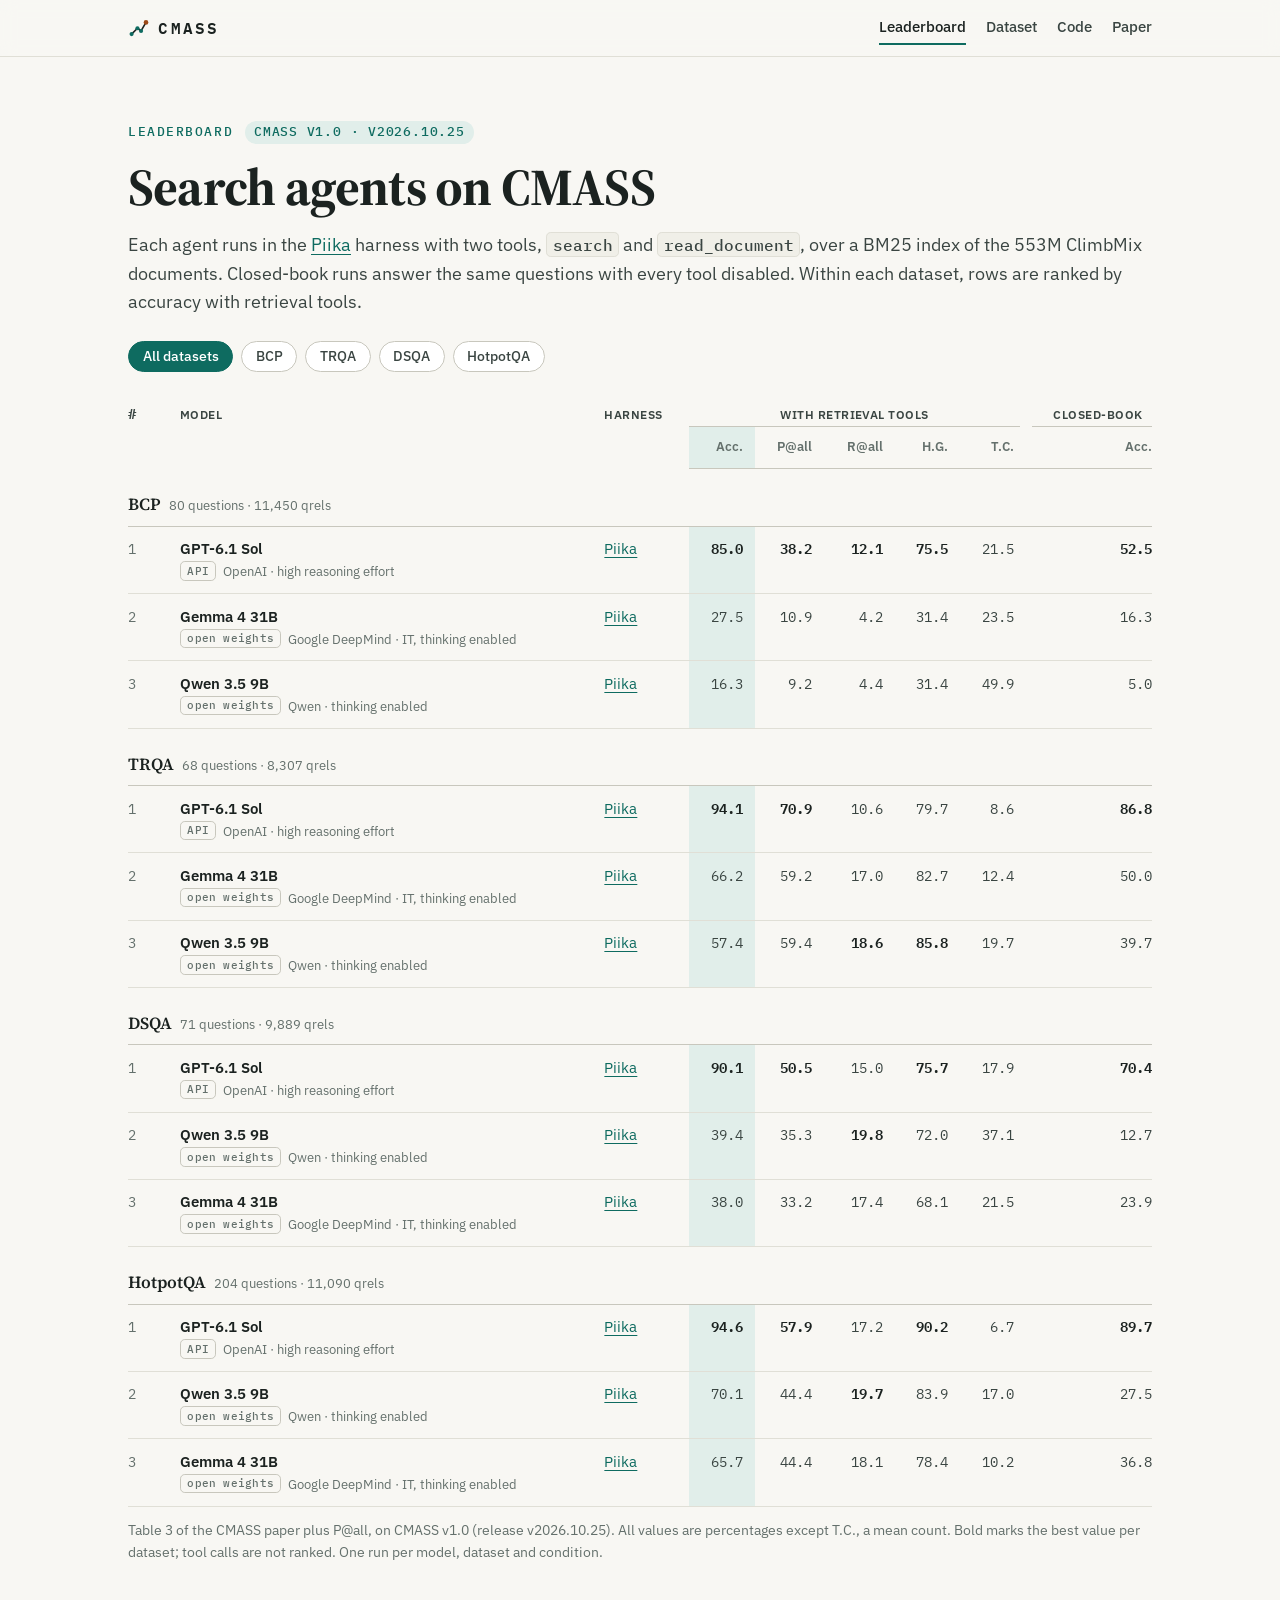
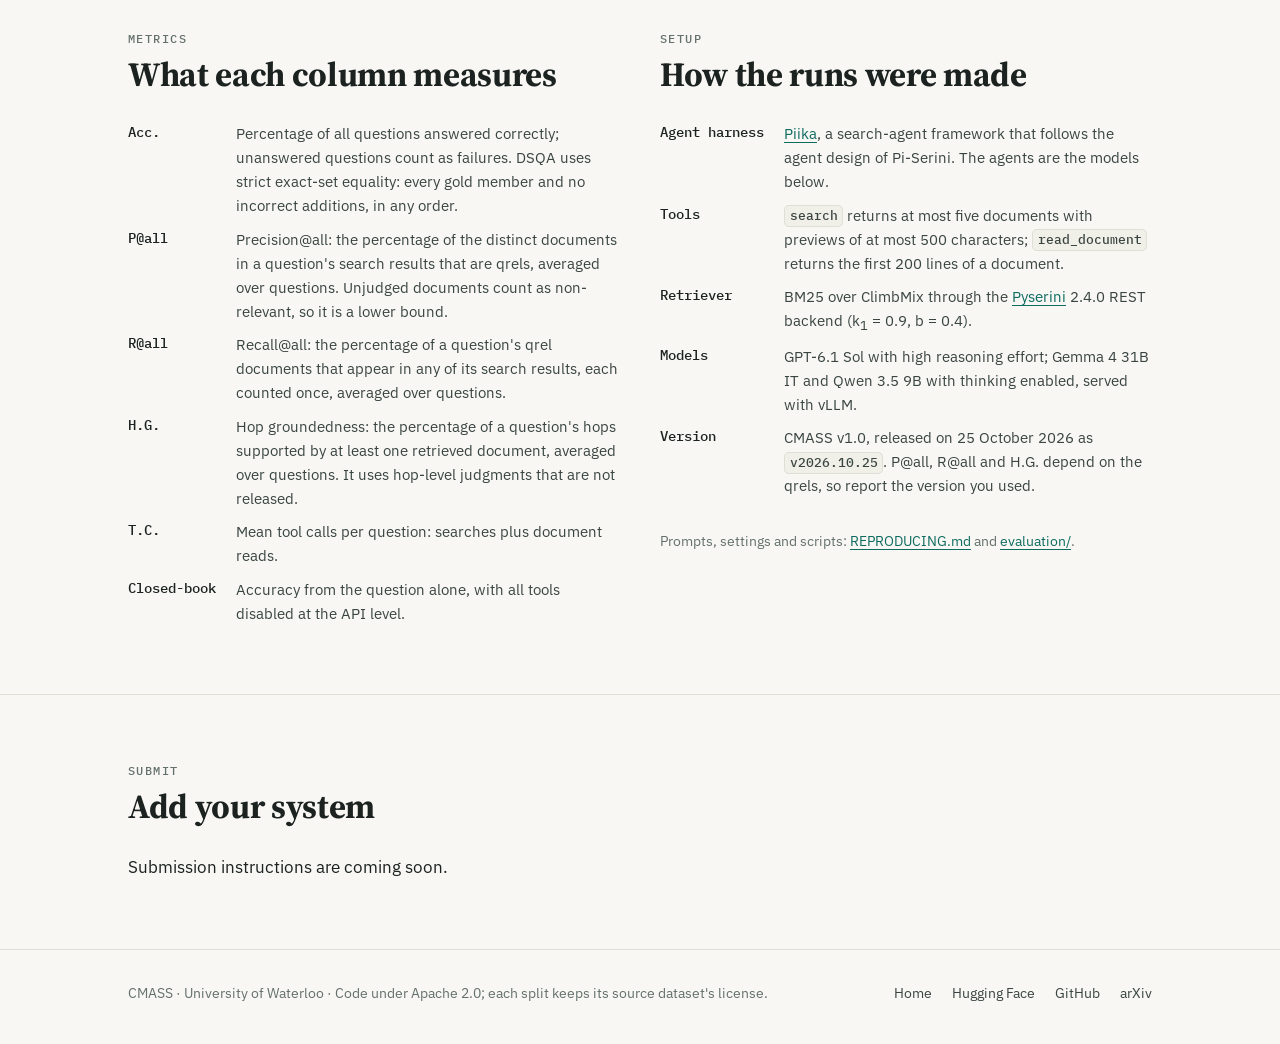
==== commit 1227b0e9: "Add a harness column linking Piika, and brand logos on the hero buttons - Leaderboard: a Harness col" ====
--- a/docs/leaderboard/index.html
+++ b/docs/leaderboard/index.html
@@ -41,7 +41,7 @@
     <p class="eyebrow">Leaderboard <span class="version-pill">CMASS v1.0 &middot; v2026.10.25</span></p>
     <h1>Search agents on CMASS</h1>
     <div class="prose">
-      <p class="lead">Each agent runs in the Piika harness with two tools, <code>search</code> and <code>read_document</code>, over a BM25 index of the 553M ClimbMix documents. Closed-book runs answer the same questions with every tool disabled. Within each dataset, rows are ranked by accuracy with retrieval tools.</p>
+      <p class="lead">Each agent runs in the <a href="https://github.com/castorini/piika">Piika</a> harness with two tools, <code>search</code> and <code>read_document</code>, over a BM25 index of the 553M ClimbMix documents. Closed-book runs answer the same questions with every tool disabled. Within each dataset, rows are ranked by accuracy with retrieval tools.</p>
     </div>
   </div>
 </section>
@@ -61,6 +61,7 @@
           <tr class="grp">
             <th scope="col" rowspan="2" class="rank">#</th>
             <th scope="col" rowspan="2">Model</th>
+            <th scope="col" rowspan="2" class="harness">Harness</th>
             <th scope="colgroup" colspan="5" class="span">With retrieval tools</th>
             <th scope="colgroup" class="span">Closed-book</th>
           </tr>
@@ -75,28 +76,28 @@
         </thead>
           <!-- rows:start -->
           <tbody data-set="bcp">
-            <tr class="set-row"><th scope="rowgroup" colspan="8">BCP<span>80 questions &middot; 11,450 qrels</span></th></tr>
-            <tr><td class="rank">1</td><td class="model"><a href="https://developers.openai.com/api/docs/models/gpt-6.1-sol">GPT-6.1&nbsp;Sol</a><span class="cell-sub"><span class="tag">API</span> OpenAI &middot; high reasoning effort</span></td><td class="num key best">85.0</td><td class="num best">38.2</td><td class="num best">12.1</td><td class="num best">75.5</td><td class="num">21.5</td><td class="num best">52.5</td></tr>
-            <tr><td class="rank">2</td><td class="model"><a href="https://huggingface.co/google/gemma-4-31B-it">Gemma&nbsp;4&nbsp;31B</a><span class="cell-sub"><span class="tag">open weights</span> Google DeepMind &middot; IT, thinking enabled</span></td><td class="num key">27.5</td><td class="num">10.9</td><td class="num">4.2</td><td class="num">31.4</td><td class="num">23.5</td><td class="num">16.3</td></tr>
-            <tr><td class="rank">3</td><td class="model"><a href="https://huggingface.co/Qwen/Qwen3.5-9B">Qwen&nbsp;3.5&nbsp;9B</a><span class="cell-sub"><span class="tag">open weights</span> Qwen &middot; thinking enabled</span></td><td class="num key">16.3</td><td class="num">9.2</td><td class="num">4.4</td><td class="num">31.4</td><td class="num">49.9</td><td class="num">5.0</td></tr>
+            <tr class="set-row"><th scope="rowgroup" colspan="9">BCP<span>80 questions &middot; 11,450 qrels</span></th></tr>
+            <tr><td class="rank">1</td><td class="model"><a href="https://developers.openai.com/api/docs/models/gpt-6.1-sol">GPT-6.1&nbsp;Sol</a><span class="cell-sub"><span class="tag">API</span> OpenAI &middot; high reasoning effort</span><span class="cell-sub harness-sub">Harness: <a href="https://github.com/castorini/piika">Piika</a></span></td><td class="harness"><a href="https://github.com/castorini/piika">Piika</a></td><td class="num key best">85.0</td><td class="num best">38.2</td><td class="num best">12.1</td><td class="num best">75.5</td><td class="num">21.5</td><td class="num best">52.5</td></tr>
+            <tr><td class="rank">2</td><td class="model"><a href="https://huggingface.co/google/gemma-4-31B-it">Gemma&nbsp;4&nbsp;31B</a><span class="cell-sub"><span class="tag">open weights</span> Google DeepMind &middot; IT, thinking enabled</span><span class="cell-sub harness-sub">Harness: <a href="https://github.com/castorini/piika">Piika</a></span></td><td class="harness"><a href="https://github.com/castorini/piika">Piika</a></td><td class="num key">27.5</td><td class="num">10.9</td><td class="num">4.2</td><td class="num">31.4</td><td class="num">23.5</td><td class="num">16.3</td></tr>
+            <tr><td class="rank">3</td><td class="model"><a href="https://huggingface.co/Qwen/Qwen3.5-9B">Qwen&nbsp;3.5&nbsp;9B</a><span class="cell-sub"><span class="tag">open weights</span> Qwen &middot; thinking enabled</span><span class="cell-sub harness-sub">Harness: <a href="https://github.com/castorini/piika">Piika</a></span></td><td class="harness"><a href="https://github.com/castorini/piika">Piika</a></td><td class="num key">16.3</td><td class="num">9.2</td><td class="num">4.4</td><td class="num">31.4</td><td class="num">49.9</td><td class="num">5.0</td></tr>
           </tbody>
           <tbody data-set="trqa">
-            <tr class="set-row"><th scope="rowgroup" colspan="8">TRQA<span>68 questions &middot; 8,307 qrels</span></th></tr>
-            <tr><td class="rank">1</td><td class="model"><a href="https://developers.openai.com/api/docs/models/gpt-6.1-sol">GPT-6.1&nbsp;Sol</a><span class="cell-sub"><span class="tag">API</span> OpenAI &middot; high reasoning effort</span></td><td class="num key best">94.1</td><td class="num best">70.9</td><td class="num">10.6</td><td class="num">79.7</td><td class="num">8.6</td><td class="num best">86.8</td></tr>
-            <tr><td class="rank">2</td><td class="model"><a href="https://huggingface.co/google/gemma-4-31B-it">Gemma&nbsp;4&nbsp;31B</a><span class="cell-sub"><span class="tag">open weights</span> Google DeepMind &middot; IT, thinking enabled</span></td><td class="num key">66.2</td><td class="num">59.2</td><td class="num">17.0</td><td class="num">82.7</td><td class="num">12.4</td><td class="num">50.0</td></tr>
-            <tr><td class="rank">3</td><td class="model"><a href="https://huggingface.co/Qwen/Qwen3.5-9B">Qwen&nbsp;3.5&nbsp;9B</a><span class="cell-sub"><span class="tag">open weights</span> Qwen &middot; thinking enabled</span></td><td class="num key">57.4</td><td class="num">59.4</td><td class="num best">18.6</td><td class="num best">85.8</td><td class="num">19.7</td><td class="num">39.7</td></tr>
+            <tr class="set-row"><th scope="rowgroup" colspan="9">TRQA<span>68 questions &middot; 8,307 qrels</span></th></tr>
+            <tr><td class="rank">1</td><td class="model"><a href="https://developers.openai.com/api/docs/models/gpt-6.1-sol">GPT-6.1&nbsp;Sol</a><span class="cell-sub"><span class="tag">API</span> OpenAI &middot; high reasoning effort</span><span class="cell-sub harness-sub">Harness: <a href="https://github.com/castorini/piika">Piika</a></span></td><td class="harness"><a href="https://github.com/castorini/piika">Piika</a></td><td class="num key best">94.1</td><td class="num best">70.9</td><td class="num">10.6</td><td class="num">79.7</td><td class="num">8.6</td><td class="num best">86.8</td></tr>
+            <tr><td class="rank">2</td><td class="model"><a href="https://huggingface.co/google/gemma-4-31B-it">Gemma&nbsp;4&nbsp;31B</a><span class="cell-sub"><span class="tag">open weights</span> Google DeepMind &middot; IT, thinking enabled</span><span class="cell-sub harness-sub">Harness: <a href="https://github.com/castorini/piika">Piika</a></span></td><td class="harness"><a href="https://github.com/castorini/piika">Piika</a></td><td class="num key">66.2</td><td class="num">59.2</td><td class="num">17.0</td><td class="num">82.7</td><td class="num">12.4</td><td class="num">50.0</td></tr>
+            <tr><td class="rank">3</td><td class="model"><a href="https://huggingface.co/Qwen/Qwen3.5-9B">Qwen&nbsp;3.5&nbsp;9B</a><span class="cell-sub"><span class="tag">open weights</span> Qwen &middot; thinking enabled</span><span class="cell-sub harness-sub">Harness: <a href="https://github.com/castorini/piika">Piika</a></span></td><td class="harness"><a href="https://github.com/castorini/piika">Piika</a></td><td class="num key">57.4</td><td class="num">59.4</td><td class="num best">18.6</td><td class="num best">85.8</td><td class="num">19.7</td><td class="num">39.7</td></tr>
           </tbody>
           <tbody data-set="dsqa">
-            <tr class="set-row"><th scope="rowgroup" colspan="8">DSQA<span>71 questions &middot; 9,889 qrels</span></th></tr>
-            <tr><td class="rank">1</td><td class="model"><a href="https://developers.openai.com/api/docs/models/gpt-6.1-sol">GPT-6.1&nbsp;Sol</a><span class="cell-sub"><span class="tag">API</span> OpenAI &middot; high reasoning effort</span></td><td class="num key best">90.1</td><td class="num best">50.5</td><td class="num">15.0</td><td class="num best">75.7</td><td class="num">17.9</td><td class="num best">70.4</td></tr>
-            <tr><td class="rank">2</td><td class="model"><a href="https://huggingface.co/Qwen/Qwen3.5-9B">Qwen&nbsp;3.5&nbsp;9B</a><span class="cell-sub"><span class="tag">open weights</span> Qwen &middot; thinking enabled</span></td><td class="num key">39.4</td><td class="num">35.3</td><td class="num best">19.8</td><td class="num">72.0</td><td class="num">37.1</td><td class="num">12.7</td></tr>
-            <tr><td class="rank">3</td><td class="model"><a href="https://huggingface.co/google/gemma-4-31B-it">Gemma&nbsp;4&nbsp;31B</a><span class="cell-sub"><span class="tag">open weights</span> Google DeepMind &middot; IT, thinking enabled</span></td><td class="num key">38.0</td><td class="num">33.2</td><td class="num">17.4</td><td class="num">68.1</td><td class="num">21.5</td><td class="num">23.9</td></tr>
+            <tr class="set-row"><th scope="rowgroup" colspan="9">DSQA<span>71 questions &middot; 9,889 qrels</span></th></tr>
+            <tr><td class="rank">1</td><td class="model"><a href="https://developers.openai.com/api/docs/models/gpt-6.1-sol">GPT-6.1&nbsp;Sol</a><span class="cell-sub"><span class="tag">API</span> OpenAI &middot; high reasoning effort</span><span class="cell-sub harness-sub">Harness: <a href="https://github.com/castorini/piika">Piika</a></span></td><td class="harness"><a href="https://github.com/castorini/piika">Piika</a></td><td class="num key best">90.1</td><td class="num best">50.5</td><td class="num">15.0</td><td class="num best">75.7</td><td class="num">17.9</td><td class="num best">70.4</td></tr>
+            <tr><td class="rank">2</td><td class="model"><a href="https://huggingface.co/Qwen/Qwen3.5-9B">Qwen&nbsp;3.5&nbsp;9B</a><span class="cell-sub"><span class="tag">open weights</span> Qwen &middot; thinking enabled</span><span class="cell-sub harness-sub">Harness: <a href="https://github.com/castorini/piika">Piika</a></span></td><td class="harness"><a href="https://github.com/castorini/piika">Piika</a></td><td class="num key">39.4</td><td class="num">35.3</td><td class="num best">19.8</td><td class="num">72.0</td><td class="num">37.1</td><td class="num">12.7</td></tr>
+            <tr><td class="rank">3</td><td class="model"><a href="https://huggingface.co/google/gemma-4-31B-it">Gemma&nbsp;4&nbsp;31B</a><span class="cell-sub"><span class="tag">open weights</span> Google DeepMind &middot; IT, thinking enabled</span><span class="cell-sub harness-sub">Harness: <a href="https://github.com/castorini/piika">Piika</a></span></td><td class="harness"><a href="https://github.com/castorini/piika">Piika</a></td><td class="num key">38.0</td><td class="num">33.2</td><td class="num">17.4</td><td class="num">68.1</td><td class="num">21.5</td><td class="num">23.9</td></tr>
           </tbody>
           <tbody data-set="hotpotqa">
-            <tr class="set-row"><th scope="rowgroup" colspan="8">HotpotQA<span>204 questions &middot; 11,090 qrels</span></th></tr>
-            <tr><td class="rank">1</td><td class="model"><a href="https://developers.openai.com/api/docs/models/gpt-6.1-sol">GPT-6.1&nbsp;Sol</a><span class="cell-sub"><span class="tag">API</span> OpenAI &middot; high reasoning effort</span></td><td class="num key best">94.6</td><td class="num best">57.9</td><td class="num">17.2</td><td class="num best">90.2</td><td class="num">6.7</td><td class="num best">89.7</td></tr>
-            <tr><td class="rank">2</td><td class="model"><a href="https://huggingface.co/Qwen/Qwen3.5-9B">Qwen&nbsp;3.5&nbsp;9B</a><span class="cell-sub"><span class="tag">open weights</span> Qwen &middot; thinking enabled</span></td><td class="num key">70.1</td><td class="num">44.4</td><td class="num best">19.7</td><td class="num">83.9</td><td class="num">17.0</td><td class="num">27.5</td></tr>
-            <tr><td class="rank">3</td><td class="model"><a href="https://huggingface.co/google/gemma-4-31B-it">Gemma&nbsp;4&nbsp;31B</a><span class="cell-sub"><span class="tag">open weights</span> Google DeepMind &middot; IT, thinking enabled</span></td><td class="num key">65.7</td><td class="num">44.4</td><td class="num">18.1</td><td class="num">78.4</td><td class="num">10.2</td><td class="num">36.8</td></tr>
+            <tr class="set-row"><th scope="rowgroup" colspan="9">HotpotQA<span>204 questions &middot; 11,090 qrels</span></th></tr>
+            <tr><td class="rank">1</td><td class="model"><a href="https://developers.openai.com/api/docs/models/gpt-6.1-sol">GPT-6.1&nbsp;Sol</a><span class="cell-sub"><span class="tag">API</span> OpenAI &middot; high reasoning effort</span><span class="cell-sub harness-sub">Harness: <a href="https://github.com/castorini/piika">Piika</a></span></td><td class="harness"><a href="https://github.com/castorini/piika">Piika</a></td><td class="num key best">94.6</td><td class="num best">57.9</td><td class="num">17.2</td><td class="num best">90.2</td><td class="num">6.7</td><td class="num best">89.7</td></tr>
+            <tr><td class="rank">2</td><td class="model"><a href="https://huggingface.co/Qwen/Qwen3.5-9B">Qwen&nbsp;3.5&nbsp;9B</a><span class="cell-sub"><span class="tag">open weights</span> Qwen &middot; thinking enabled</span><span class="cell-sub harness-sub">Harness: <a href="https://github.com/castorini/piika">Piika</a></span></td><td class="harness"><a href="https://github.com/castorini/piika">Piika</a></td><td class="num key">70.1</td><td class="num">44.4</td><td class="num best">19.7</td><td class="num">83.9</td><td class="num">17.0</td><td class="num">27.5</td></tr>
+            <tr><td class="rank">3</td><td class="model"><a href="https://huggingface.co/google/gemma-4-31B-it">Gemma&nbsp;4&nbsp;31B</a><span class="cell-sub"><span class="tag">open weights</span> Google DeepMind &middot; IT, thinking enabled</span><span class="cell-sub harness-sub">Harness: <a href="https://github.com/castorini/piika">Piika</a></span></td><td class="harness"><a href="https://github.com/castorini/piika">Piika</a></td><td class="num key">65.7</td><td class="num">44.4</td><td class="num">18.1</td><td class="num">78.4</td><td class="num">10.2</td><td class="num">36.8</td></tr>
           </tbody>
           <!-- rows:end -->
       </table>
@@ -133,8 +134,8 @@
         <h2>How the runs were made</h2>
       </div>
       <dl class="defs">
-        <dt>Agent</dt>
-        <dd>Piika, which follows the agent design of Pi-Serini.</dd>
+        <dt>Agent harness</dt>
+        <dd><a href="https://github.com/castorini/piika">Piika</a>, a search-agent framework that follows the agent design of Pi-Serini. The agents are the models below.</dd>
         <dt>Tools</dt>
         <dd><code>search</code> returns at most five documents with previews of at most 500 characters; <code>read_document</code> returns the first 200 lines of a document.</dd>
         <dt>Retriever</dt>
--- a/docs/assets/site.css
+++ b/docs/assets/site.css
@@ -386,6 +386,13 @@
 table.board .best { font-weight: 600; color: var(--ink); }
 table.board td.num { color: var(--ink-2); }
 table.board td.num.best { color: var(--ink); }
+table.board td.harness { font-size: .9375rem; white-space: nowrap; }
+table.board .harness-sub { display: none; }
+table.board .model .harness-sub a { color: var(--accent); font-weight: 400; font-size: inherit; text-decoration: underline; }
+@media (max-width: 720px) {
+  table.board .harness { display: none; }
+  table.board .harness-sub { display: block; margin-top: .15rem; }
+}
 .tag {
   display: inline-block;
   margin-right: .25rem;
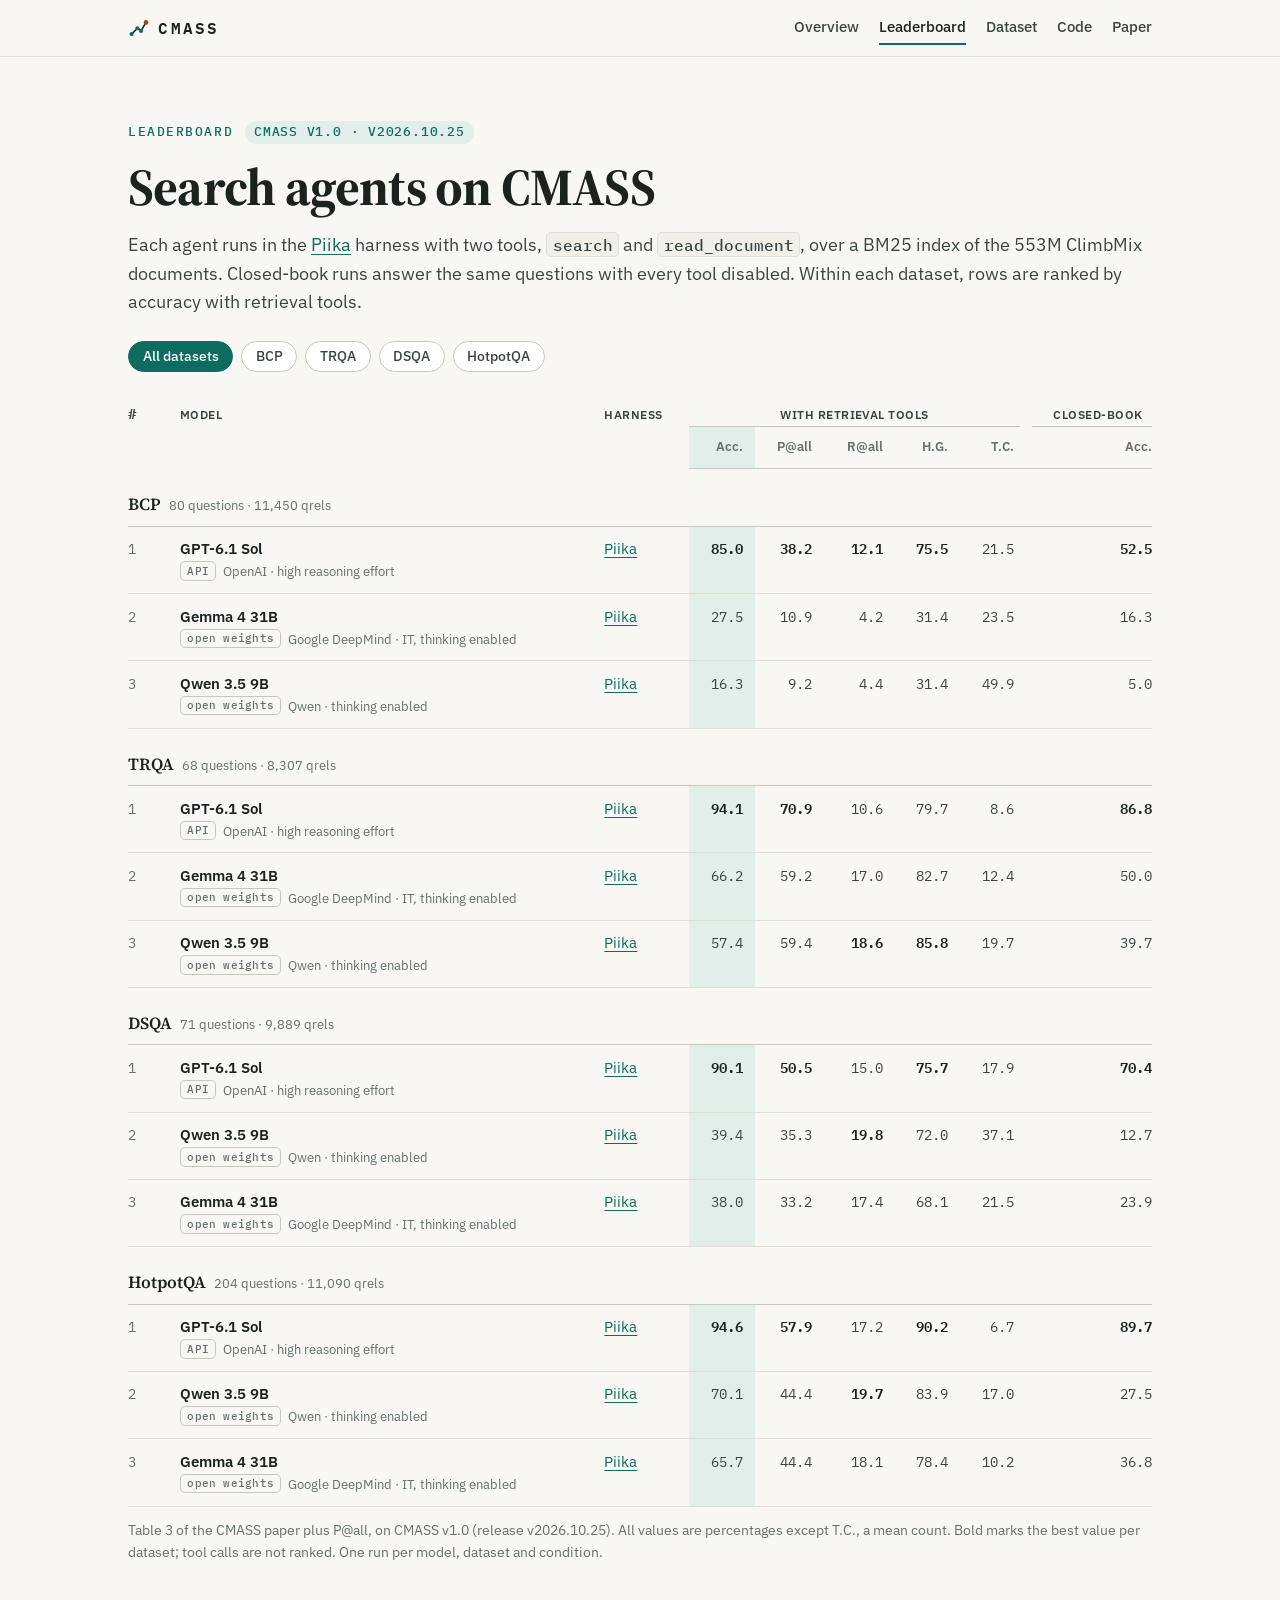
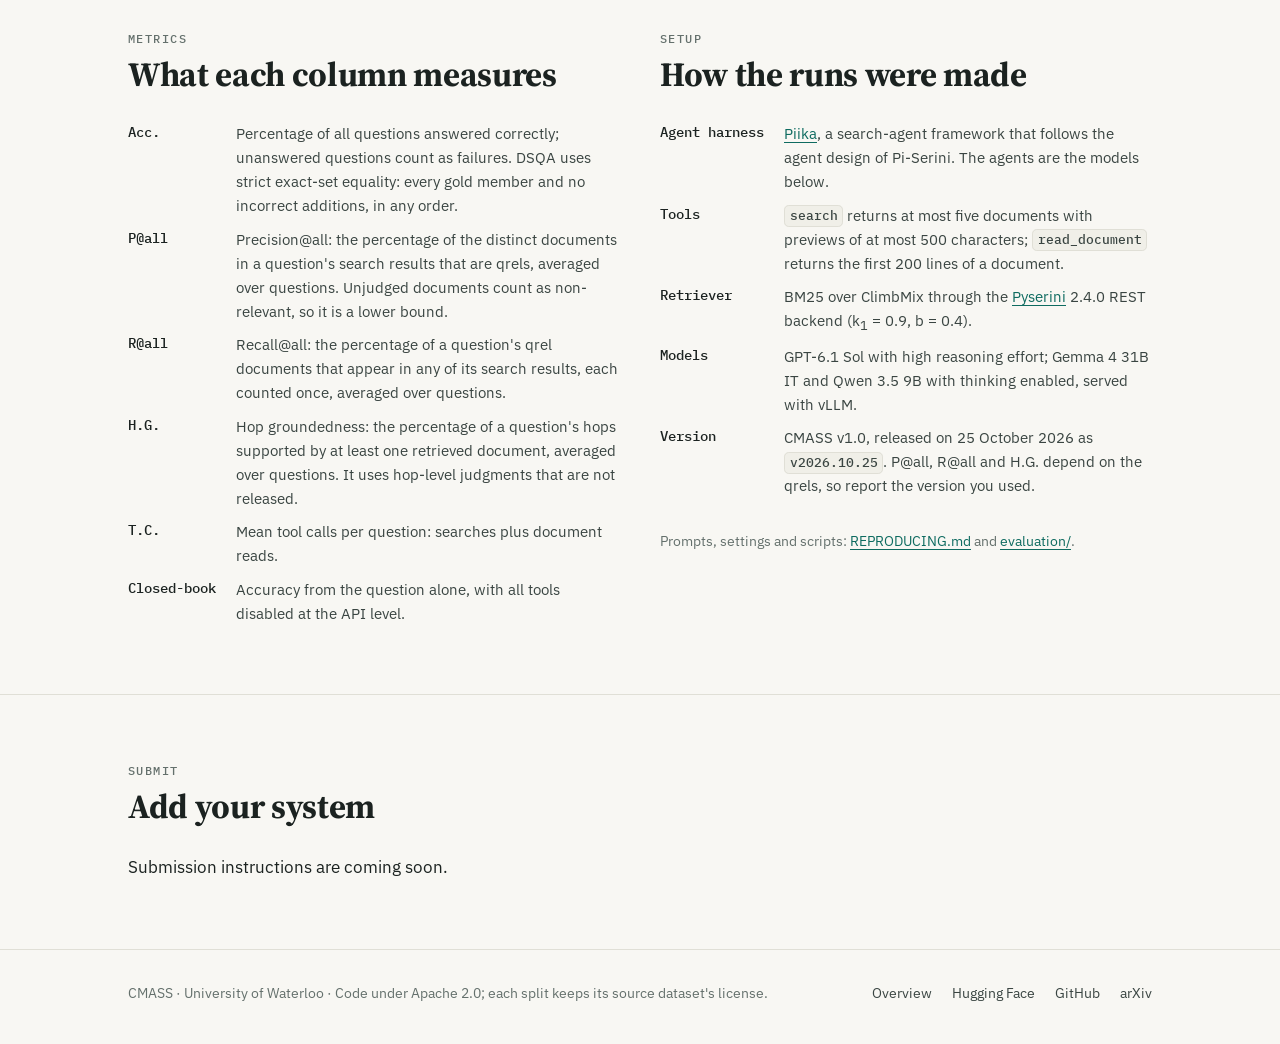
==== commit 8ceb7109: "Add an Overview link to the site nav The home page had no nav entry of its own, so Leaderboard was t" ====
--- a/docs/leaderboard/index.html
+++ b/docs/leaderboard/index.html
@@ -26,6 +26,7 @@
       CMASS
     </a>
     <nav class="site-nav" aria-label="Site">
+      <a href="../">Overview</a>
       <a href="./" aria-current="page">Leaderboard</a>
       <a href="https://huggingface.co/datasets/castorini/cmass">Dataset</a>
       <a href="https://github.com/castorini/cmass">Code</a>
@@ -169,7 +170,7 @@
   <div class="wrap footer-row">
     <p>CMASS &middot; University of Waterloo &middot; Code under Apache&nbsp;2.0; each split keeps its source dataset's license.</p>
     <nav class="footer-links" aria-label="Project links">
-      <a href="../">Home</a>
+      <a href="../">Overview</a>
       <a href="https://huggingface.co/datasets/castorini/cmass">Hugging Face</a>
       <a href="https://github.com/castorini/cmass">GitHub</a>
       <a href="https://arxiv.org/abs/2608.20317">arXiv</a>
--- a/docs/assets/site.css
+++ b/docs/assets/site.css
@@ -14,6 +14,9 @@
   --warm: #9c4a19;
   --code-bg: #f1f0ea;
   --shadow: 0 1px 2px rgba(27, 34, 32, .05), 0 6px 20px rgba(27, 34, 32, .05);
+  --logo-github: #181717;
+  --logo-arxiv-mark: #aa142d;
+  --logo-arxiv-grey: #7c7469;
 
   --serif: "Source Serif 4", "Source Serif Pro", Georgia, "Times New Roman", serif;
   --sans: "IBM Plex Sans", system-ui, -apple-system, "Segoe UI", Roboto, sans-serif;
@@ -41,6 +44,8 @@
     --warm: #e39a63;
     --code-bg: #121917;
     --shadow: none;
+    --logo-github: #ffffff;
+    --logo-arxiv-mark: #a5d6fe;
     color-scheme: dark;
   }
 }
@@ -174,6 +179,10 @@
 }
 .btn:hover { border-color: var(--accent); color: var(--accent); }
 .btn svg { width: 1.05rem; height: 1.05rem; flex: none; }
+.btn svg.logo { width: 1.2rem; height: 1.2rem; }
+.logo-github path { fill: var(--logo-github); }
+.logo-arxiv .ax-red { fill: var(--logo-arxiv-mark); }
+.logo-arxiv .ax-grey { fill: var(--logo-arxiv-grey); }
 .btn-primary { background: var(--accent); border-color: var(--accent); color: var(--accent-ink); }
 .btn-primary:hover { background: var(--accent-hover); border-color: var(--accent-hover); color: var(--accent-ink); }
 
@@ -448,7 +457,8 @@
 @media (max-width: 560px) {
   body { font-size: 1rem; }
   .header-row { flex-wrap: wrap; padding-block: .6rem; }
-  .site-nav { justify-content: flex-start; gap: .25rem 1rem; }
+  .site-nav { justify-content: flex-start; gap: .25rem .85rem; }
+  .site-nav a { font-size: .875rem; }
   .facts-grid { grid-template-columns: repeat(2, minmax(0, 1fr)); }
   .fact { padding: 1.1rem .75rem 1.1rem 0; }
   .fact:nth-child(n) { padding-left: 0; border-left: none; }
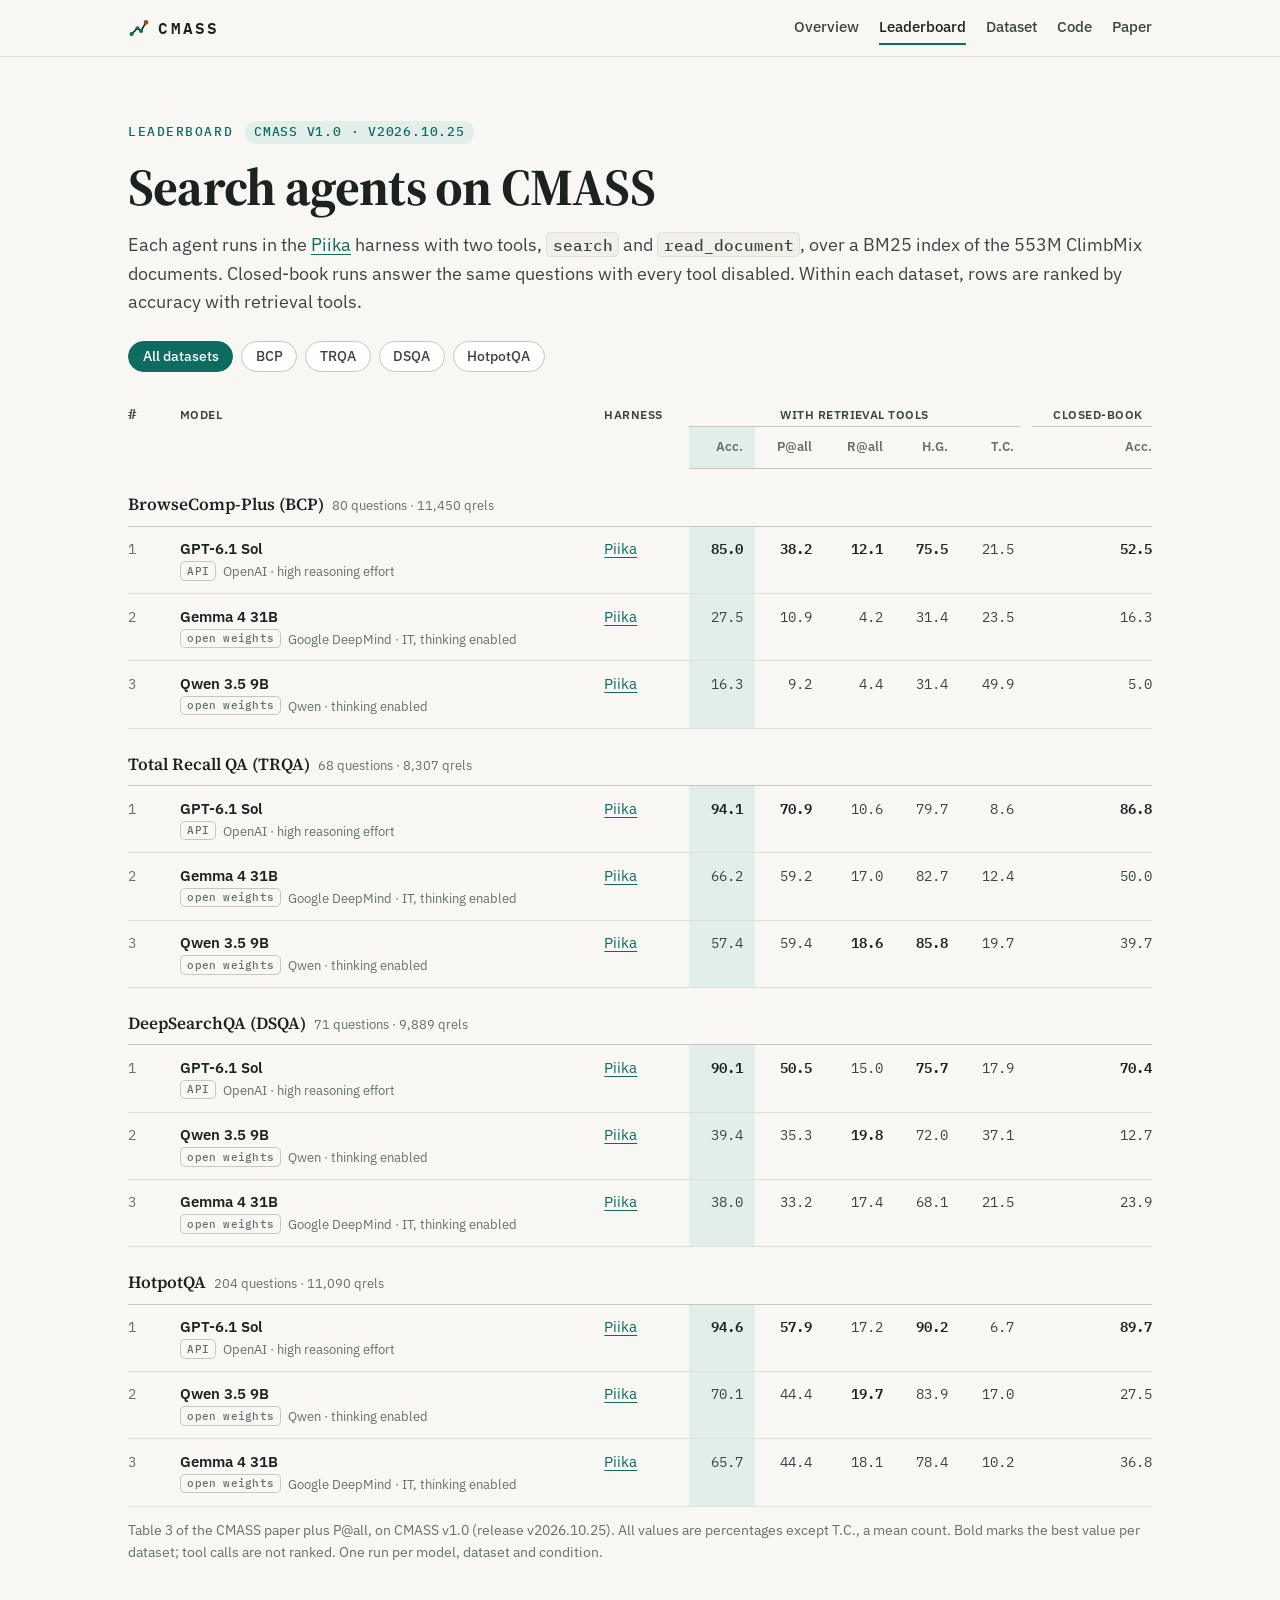
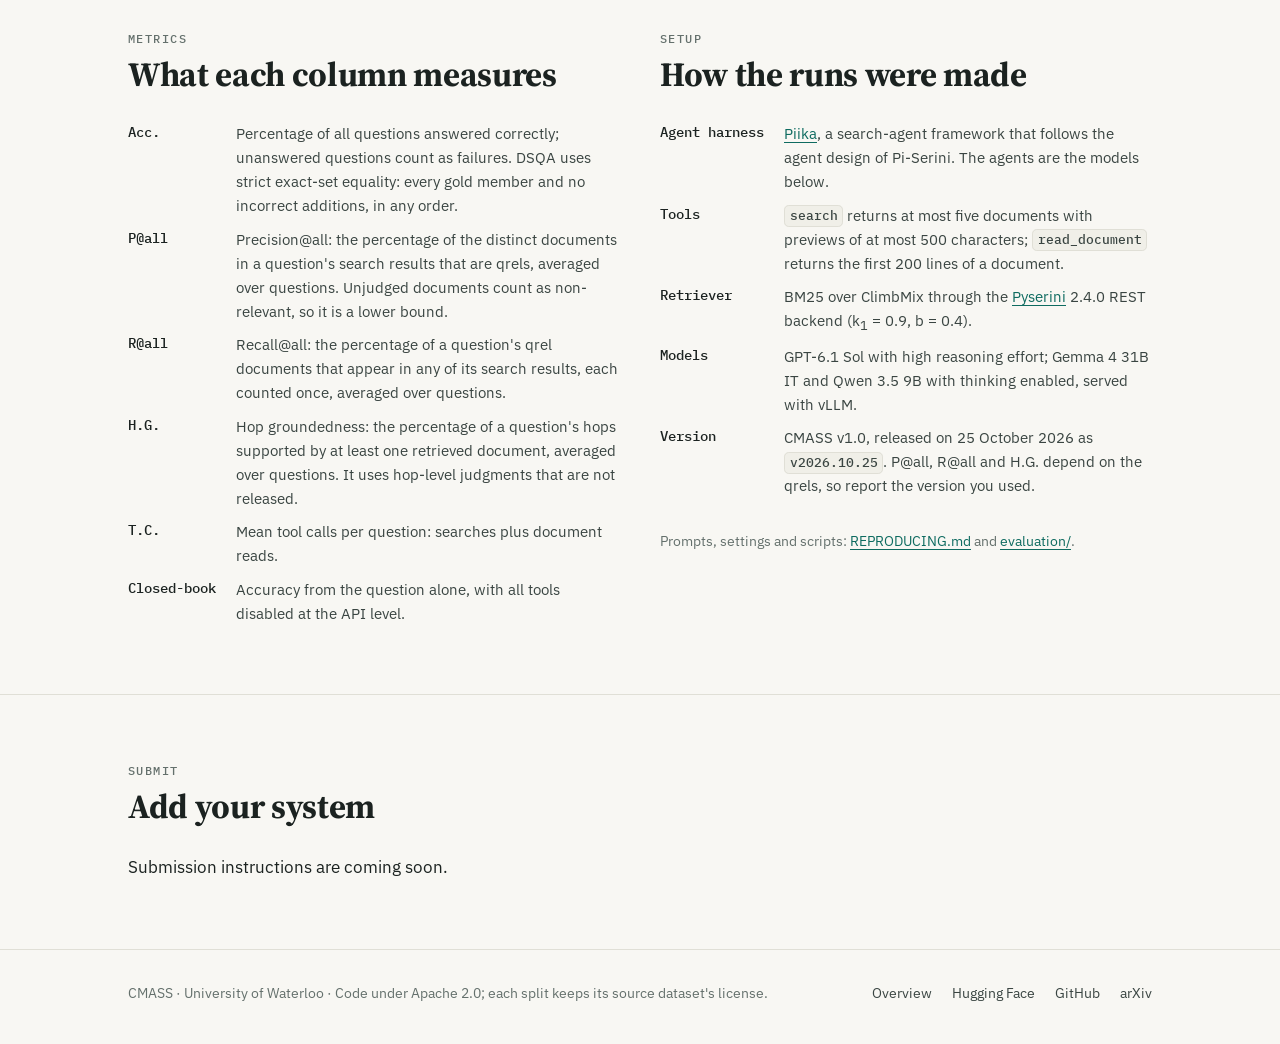
==== commit a74bbfe5: "Spell out the dataset names on the leaderboard The group headers now read BrowseComp-Plus (BCP), Tot" ====
--- a/docs/leaderboard/index.html
+++ b/docs/leaderboard/index.html
@@ -77,19 +77,19 @@
         </thead>
           <!-- rows:start -->
           <tbody data-set="bcp">
-            <tr class="set-row"><th scope="rowgroup" colspan="9">BCP<span>80 questions &middot; 11,450 qrels</span></th></tr>
+            <tr class="set-row"><th scope="rowgroup" colspan="9">BrowseComp-Plus (BCP)<span>80 questions &middot; 11,450 qrels</span></th></tr>
             <tr><td class="rank">1</td><td class="model"><a href="https://developers.openai.com/api/docs/models/gpt-6.1-sol">GPT-6.1&nbsp;Sol</a><span class="cell-sub"><span class="tag">API</span> OpenAI &middot; high reasoning effort</span><span class="cell-sub harness-sub">Harness: <a href="https://github.com/castorini/piika">Piika</a></span></td><td class="harness"><a href="https://github.com/castorini/piika">Piika</a></td><td class="num key best">85.0</td><td class="num best">38.2</td><td class="num best">12.1</td><td class="num best">75.5</td><td class="num">21.5</td><td class="num best">52.5</td></tr>
             <tr><td class="rank">2</td><td class="model"><a href="https://huggingface.co/google/gemma-4-31B-it">Gemma&nbsp;4&nbsp;31B</a><span class="cell-sub"><span class="tag">open weights</span> Google DeepMind &middot; IT, thinking enabled</span><span class="cell-sub harness-sub">Harness: <a href="https://github.com/castorini/piika">Piika</a></span></td><td class="harness"><a href="https://github.com/castorini/piika">Piika</a></td><td class="num key">27.5</td><td class="num">10.9</td><td class="num">4.2</td><td class="num">31.4</td><td class="num">23.5</td><td class="num">16.3</td></tr>
             <tr><td class="rank">3</td><td class="model"><a href="https://huggingface.co/Qwen/Qwen3.5-9B">Qwen&nbsp;3.5&nbsp;9B</a><span class="cell-sub"><span class="tag">open weights</span> Qwen &middot; thinking enabled</span><span class="cell-sub harness-sub">Harness: <a href="https://github.com/castorini/piika">Piika</a></span></td><td class="harness"><a href="https://github.com/castorini/piika">Piika</a></td><td class="num key">16.3</td><td class="num">9.2</td><td class="num">4.4</td><td class="num">31.4</td><td class="num">49.9</td><td class="num">5.0</td></tr>
           </tbody>
           <tbody data-set="trqa">
-            <tr class="set-row"><th scope="rowgroup" colspan="9">TRQA<span>68 questions &middot; 8,307 qrels</span></th></tr>
+            <tr class="set-row"><th scope="rowgroup" colspan="9">Total Recall QA (TRQA)<span>68 questions &middot; 8,307 qrels</span></th></tr>
             <tr><td class="rank">1</td><td class="model"><a href="https://developers.openai.com/api/docs/models/gpt-6.1-sol">GPT-6.1&nbsp;Sol</a><span class="cell-sub"><span class="tag">API</span> OpenAI &middot; high reasoning effort</span><span class="cell-sub harness-sub">Harness: <a href="https://github.com/castorini/piika">Piika</a></span></td><td class="harness"><a href="https://github.com/castorini/piika">Piika</a></td><td class="num key best">94.1</td><td class="num best">70.9</td><td class="num">10.6</td><td class="num">79.7</td><td class="num">8.6</td><td class="num best">86.8</td></tr>
             <tr><td class="rank">2</td><td class="model"><a href="https://huggingface.co/google/gemma-4-31B-it">Gemma&nbsp;4&nbsp;31B</a><span class="cell-sub"><span class="tag">open weights</span> Google DeepMind &middot; IT, thinking enabled</span><span class="cell-sub harness-sub">Harness: <a href="https://github.com/castorini/piika">Piika</a></span></td><td class="harness"><a href="https://github.com/castorini/piika">Piika</a></td><td class="num key">66.2</td><td class="num">59.2</td><td class="num">17.0</td><td class="num">82.7</td><td class="num">12.4</td><td class="num">50.0</td></tr>
             <tr><td class="rank">3</td><td class="model"><a href="https://huggingface.co/Qwen/Qwen3.5-9B">Qwen&nbsp;3.5&nbsp;9B</a><span class="cell-sub"><span class="tag">open weights</span> Qwen &middot; thinking enabled</span><span class="cell-sub harness-sub">Harness: <a href="https://github.com/castorini/piika">Piika</a></span></td><td class="harness"><a href="https://github.com/castorini/piika">Piika</a></td><td class="num key">57.4</td><td class="num">59.4</td><td class="num best">18.6</td><td class="num best">85.8</td><td class="num">19.7</td><td class="num">39.7</td></tr>
           </tbody>
           <tbody data-set="dsqa">
-            <tr class="set-row"><th scope="rowgroup" colspan="9">DSQA<span>71 questions &middot; 9,889 qrels</span></th></tr>
+            <tr class="set-row"><th scope="rowgroup" colspan="9">DeepSearchQA (DSQA)<span>71 questions &middot; 9,889 qrels</span></th></tr>
             <tr><td class="rank">1</td><td class="model"><a href="https://developers.openai.com/api/docs/models/gpt-6.1-sol">GPT-6.1&nbsp;Sol</a><span class="cell-sub"><span class="tag">API</span> OpenAI &middot; high reasoning effort</span><span class="cell-sub harness-sub">Harness: <a href="https://github.com/castorini/piika">Piika</a></span></td><td class="harness"><a href="https://github.com/castorini/piika">Piika</a></td><td class="num key best">90.1</td><td class="num best">50.5</td><td class="num">15.0</td><td class="num best">75.7</td><td class="num">17.9</td><td class="num best">70.4</td></tr>
             <tr><td class="rank">2</td><td class="model"><a href="https://huggingface.co/Qwen/Qwen3.5-9B">Qwen&nbsp;3.5&nbsp;9B</a><span class="cell-sub"><span class="tag">open weights</span> Qwen &middot; thinking enabled</span><span class="cell-sub harness-sub">Harness: <a href="https://github.com/castorini/piika">Piika</a></span></td><td class="harness"><a href="https://github.com/castorini/piika">Piika</a></td><td class="num key">39.4</td><td class="num">35.3</td><td class="num best">19.8</td><td class="num">72.0</td><td class="num">37.1</td><td class="num">12.7</td></tr>
             <tr><td class="rank">3</td><td class="model"><a href="https://huggingface.co/google/gemma-4-31B-it">Gemma&nbsp;4&nbsp;31B</a><span class="cell-sub"><span class="tag">open weights</span> Google DeepMind &middot; IT, thinking enabled</span><span class="cell-sub harness-sub">Harness: <a href="https://github.com/castorini/piika">Piika</a></span></td><td class="harness"><a href="https://github.com/castorini/piika">Piika</a></td><td class="num key">38.0</td><td class="num">33.2</td><td class="num">17.4</td><td class="num">68.1</td><td class="num">21.5</td><td class="num">23.9</td></tr>
--- a/docs/assets/site.css
+++ b/docs/assets/site.css
@@ -478,6 +478,7 @@
   table.board thead tr.grp th { letter-spacing: 0; }
   table.board thead tr.grp th.span + th.span { border-left-width: .4rem; }
   table.board td.num { font-size: .75rem; }
+  table.board tbody tr.set-row th span { display: block; margin: .3rem 0 0; }
   table.board thead tr:not(.grp) th, table.board thead tr.grp th { font-size: .6875rem; }
 }
 
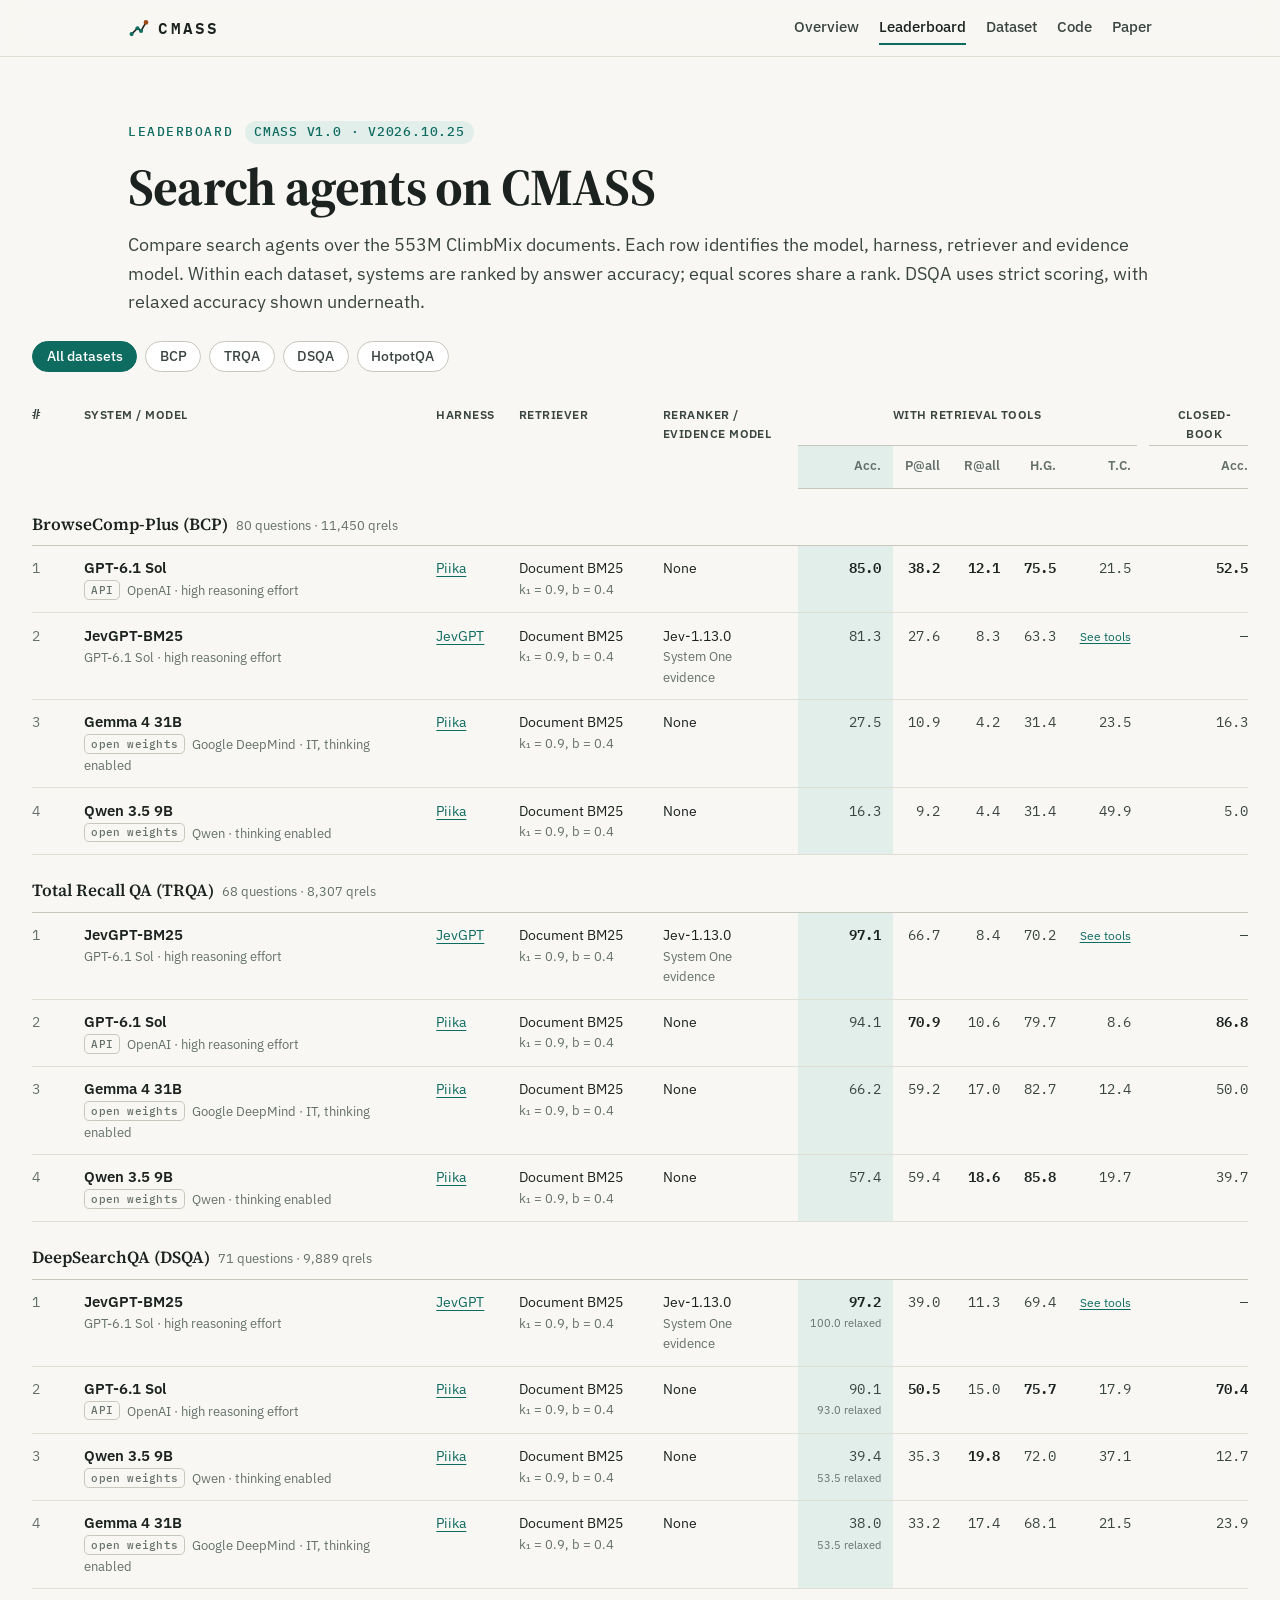
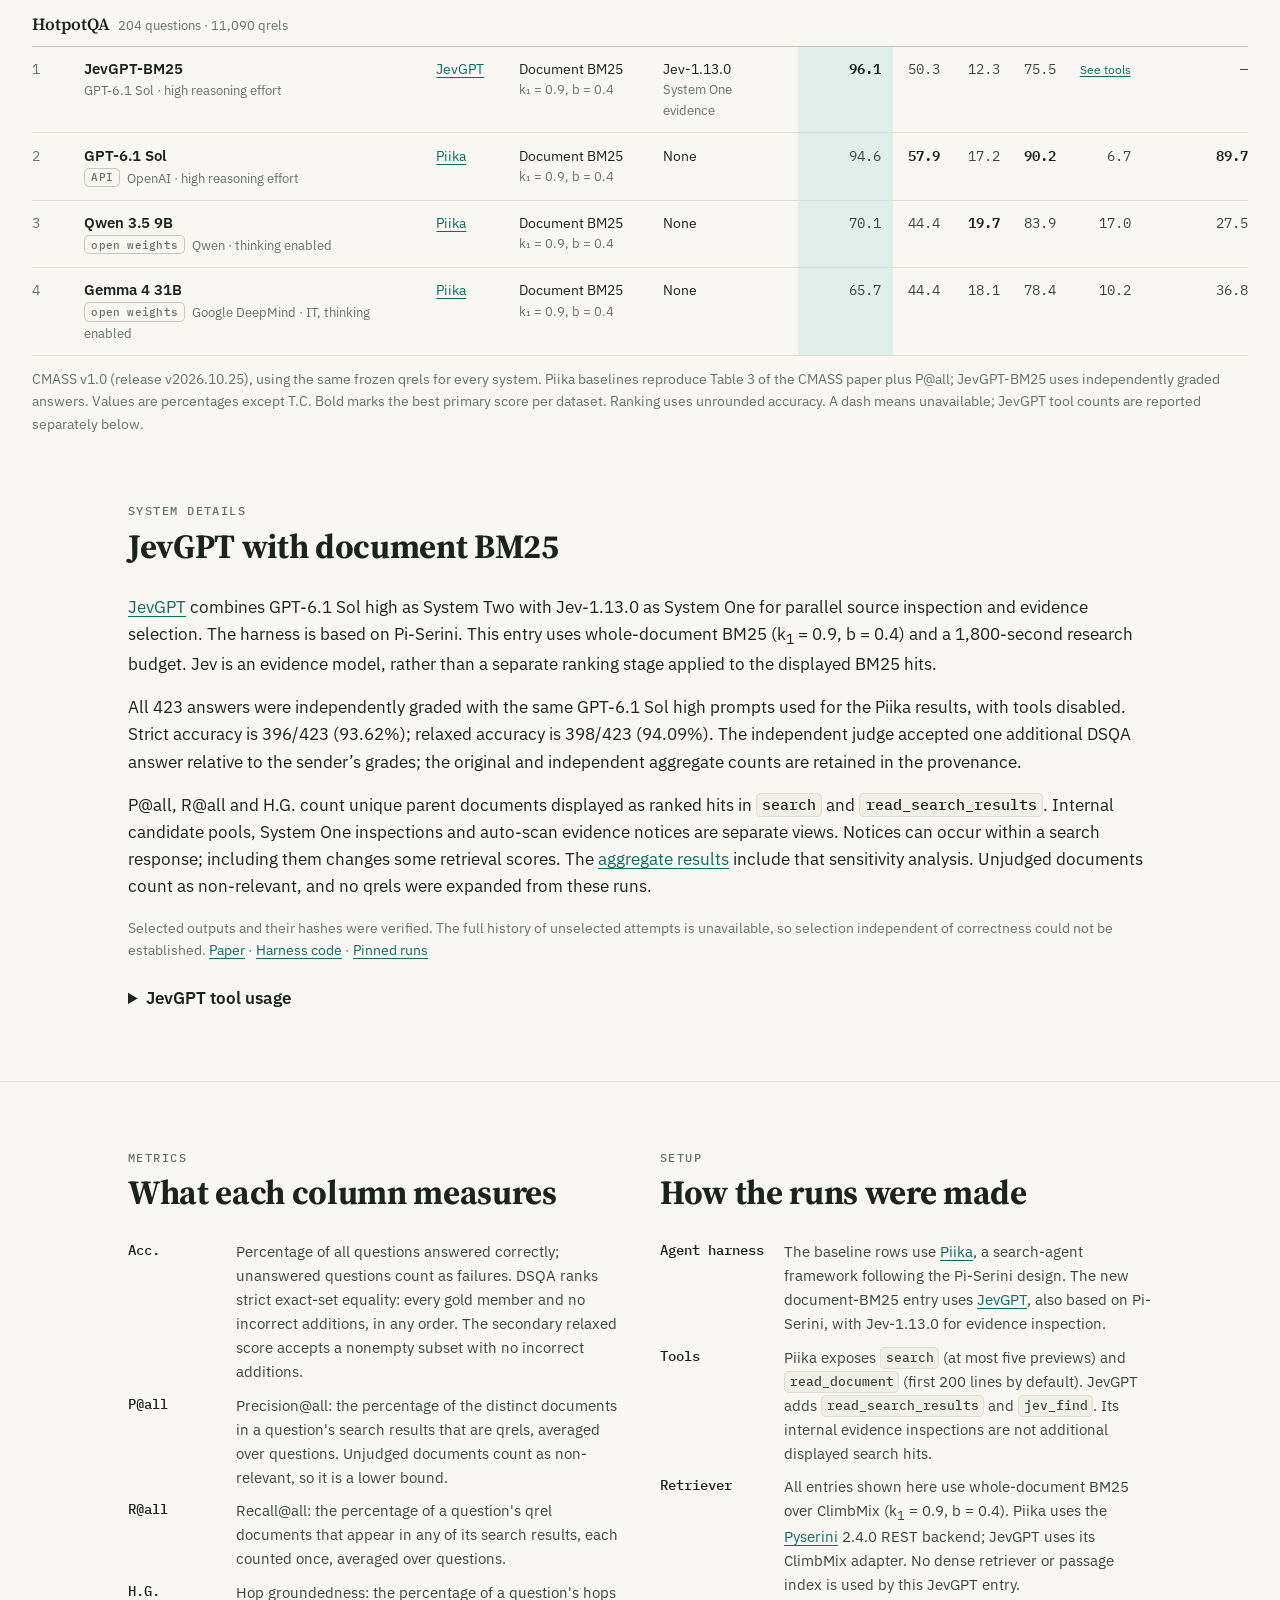
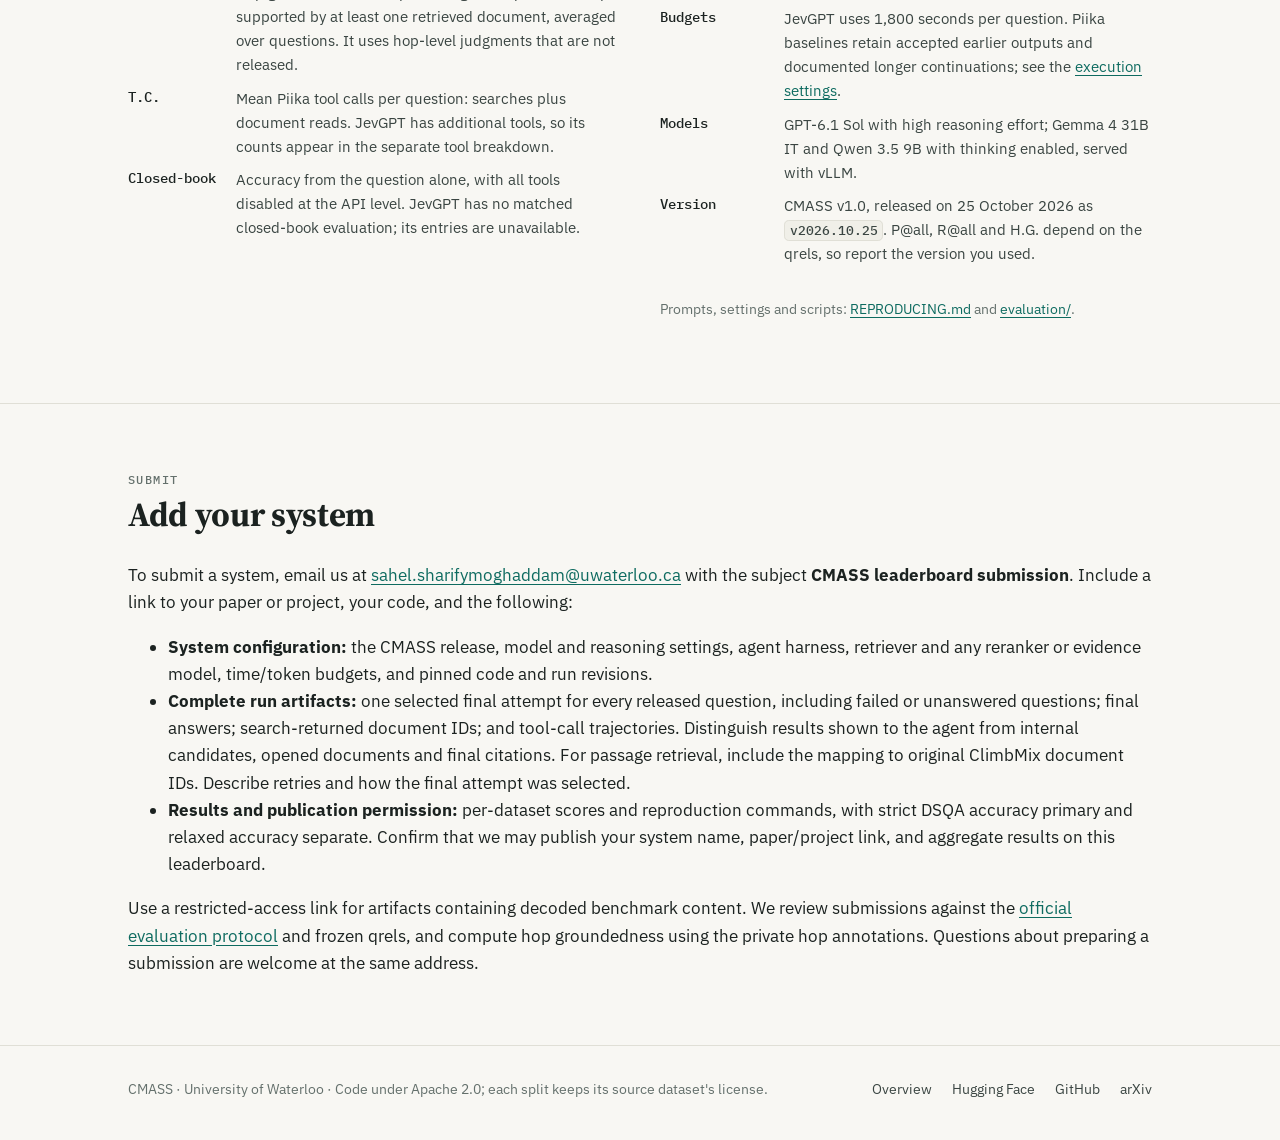
==== commit b9f97225: "Add JevGPT document-BM25 results and submission instructions" ====
--- a/docs/leaderboard/index.html
+++ b/docs/leaderboard/index.html
@@ -42,7 +42,7 @@
     <p class="eyebrow">Leaderboard <span class="version-pill">CMASS v1.0 &middot; v2026.10.25</span></p>
     <h1>Search agents on CMASS</h1>
     <div class="prose">
-      <p class="lead">Each agent runs in the <a href="https://github.com/castorini/piika">Piika</a> harness with two tools, <code>search</code> and <code>read_document</code>, over a BM25 index of the 553M ClimbMix documents. Closed-book runs answer the same questions with every tool disabled. Within each dataset, rows are ranked by accuracy with retrieval tools.</p>
+      <p class="lead">Compare search agents over the 553M ClimbMix documents. Each row identifies the model, harness, retriever and evidence model. Within each dataset, systems are ranked by answer accuracy; equal scores share a rank. DSQA uses strict scoring, with relaxed accuracy shown underneath.</p>
     </div>
   </div>
 </section>
@@ -56,13 +56,16 @@
       <button class="chip" type="button" data-filter="dsqa" aria-pressed="false">DSQA</button>
       <button class="chip" type="button" data-filter="hotpotqa" aria-pressed="false">HotpotQA</button>
     </div>
-    <div class="table-scroll">
+    <p class="note table-scroll-hint">Scroll horizontally to compare all columns.</p>
+    <div class="table-scroll board-scroll" tabindex="0" role="region" aria-label="CMASS leaderboard; scroll horizontally for all columns">
       <table class="data board">
         <thead>
           <tr class="grp">
             <th scope="col" rowspan="2" class="rank">#</th>
-            <th scope="col" rowspan="2">Model</th>
+            <th scope="col" rowspan="2">System / model</th>
             <th scope="col" rowspan="2" class="harness">Harness</th>
+            <th scope="col" rowspan="2" class="retriever">Retriever</th>
+            <th scope="col" rowspan="2" class="evidence">Reranker /<br>evidence model</th>
             <th scope="colgroup" colspan="5" class="span">With retrieval tools</th>
             <th scope="colgroup" class="span">Closed-book</th>
           </tr>
@@ -77,33 +80,75 @@
         </thead>
           <!-- rows:start -->
           <tbody data-set="bcp">
-            <tr class="set-row"><th scope="rowgroup" colspan="9">BrowseComp-Plus (BCP)<span>80 questions &middot; 11,450 qrels</span></th></tr>
-            <tr><td class="rank">1</td><td class="model"><a href="https://developers.openai.com/api/docs/models/gpt-6.1-sol">GPT-6.1&nbsp;Sol</a><span class="cell-sub"><span class="tag">API</span> OpenAI &middot; high reasoning effort</span><span class="cell-sub harness-sub">Harness: <a href="https://github.com/castorini/piika">Piika</a></span></td><td class="harness"><a href="https://github.com/castorini/piika">Piika</a></td><td class="num key best">85.0</td><td class="num best">38.2</td><td class="num best">12.1</td><td class="num best">75.5</td><td class="num">21.5</td><td class="num best">52.5</td></tr>
-            <tr><td class="rank">2</td><td class="model"><a href="https://huggingface.co/google/gemma-4-31B-it">Gemma&nbsp;4&nbsp;31B</a><span class="cell-sub"><span class="tag">open weights</span> Google DeepMind &middot; IT, thinking enabled</span><span class="cell-sub harness-sub">Harness: <a href="https://github.com/castorini/piika">Piika</a></span></td><td class="harness"><a href="https://github.com/castorini/piika">Piika</a></td><td class="num key">27.5</td><td class="num">10.9</td><td class="num">4.2</td><td class="num">31.4</td><td class="num">23.5</td><td class="num">16.3</td></tr>
-            <tr><td class="rank">3</td><td class="model"><a href="https://huggingface.co/Qwen/Qwen3.5-9B">Qwen&nbsp;3.5&nbsp;9B</a><span class="cell-sub"><span class="tag">open weights</span> Qwen &middot; thinking enabled</span><span class="cell-sub harness-sub">Harness: <a href="https://github.com/castorini/piika">Piika</a></span></td><td class="harness"><a href="https://github.com/castorini/piika">Piika</a></td><td class="num key">16.3</td><td class="num">9.2</td><td class="num">4.4</td><td class="num">31.4</td><td class="num">49.9</td><td class="num">5.0</td></tr>
+            <tr class="set-row"><th scope="rowgroup" colspan="11">BrowseComp-Plus (BCP)<span>80 questions &middot; 11,450 qrels</span></th></tr>
+            <tr data-system="piika-sol"><td class="rank">1</td><td class="model"><a href="https://developers.openai.com/api/docs/models/gpt-6.1-sol">GPT-6.1 Sol</a><span class="cell-sub"><span class="tag">API</span> OpenAI &middot; high reasoning effort</span></td><td class="harness"><a href="https://github.com/castorini/piika">Piika</a></td><td class="retriever">Document BM25<span class="cell-sub">k₁ = 0.9, b = 0.4</span></td><td class="evidence">None<span class="cell-sub"></span></td><td class="num key best">85.0</td><td class="num best">38.2</td><td class="num best">12.1</td><td class="num best">75.5</td><td class="num">21.5</td><td class="num best">52.5</td></tr>
+            <tr data-system="JevGPT-BM25"><td class="rank">2</td><td class="model"><a href="https://arxiv.org/abs/2610.18272">JevGPT-BM25</a><span class="cell-sub"><a href="https://developers.openai.com/api/docs/models/gpt-6.1-sol">GPT-6.1 Sol</a> &middot; high reasoning effort</span></td><td class="harness"><a href="https://github.com/sunyasheng/JevGPT">JevGPT</a></td><td class="retriever">Document BM25<span class="cell-sub">k₁ = 0.9, b = 0.4</span></td><td class="evidence">Jev-1.13.0<span class="cell-sub">System One evidence</span></td><td class="num key">81.3</td><td class="num">27.6</td><td class="num">8.3</td><td class="num">63.3</td><td class="num"><a class="tool-detail" href="#jev-tool-usage">See tools</a></td><td class="num"><span aria-label="Unavailable" title="Not evaluated for this system">—</span></td></tr>
+            <tr data-system="piika-gemma"><td class="rank">3</td><td class="model"><a href="https://huggingface.co/google/gemma-4-31B-it">Gemma 4 31B</a><span class="cell-sub"><span class="tag">open weights</span> Google DeepMind &middot; IT, thinking enabled</span></td><td class="harness"><a href="https://github.com/castorini/piika">Piika</a></td><td class="retriever">Document BM25<span class="cell-sub">k₁ = 0.9, b = 0.4</span></td><td class="evidence">None<span class="cell-sub"></span></td><td class="num key">27.5</td><td class="num">10.9</td><td class="num">4.2</td><td class="num">31.4</td><td class="num">23.5</td><td class="num">16.3</td></tr>
+            <tr data-system="piika-qwen"><td class="rank">4</td><td class="model"><a href="https://huggingface.co/Qwen/Qwen3.5-9B">Qwen 3.5 9B</a><span class="cell-sub"><span class="tag">open weights</span> Qwen &middot; thinking enabled</span></td><td class="harness"><a href="https://github.com/castorini/piika">Piika</a></td><td class="retriever">Document BM25<span class="cell-sub">k₁ = 0.9, b = 0.4</span></td><td class="evidence">None<span class="cell-sub"></span></td><td class="num key">16.3</td><td class="num">9.2</td><td class="num">4.4</td><td class="num">31.4</td><td class="num">49.9</td><td class="num">5.0</td></tr>
           </tbody>
           <tbody data-set="trqa">
-            <tr class="set-row"><th scope="rowgroup" colspan="9">Total Recall QA (TRQA)<span>68 questions &middot; 8,307 qrels</span></th></tr>
-            <tr><td class="rank">1</td><td class="model"><a href="https://developers.openai.com/api/docs/models/gpt-6.1-sol">GPT-6.1&nbsp;Sol</a><span class="cell-sub"><span class="tag">API</span> OpenAI &middot; high reasoning effort</span><span class="cell-sub harness-sub">Harness: <a href="https://github.com/castorini/piika">Piika</a></span></td><td class="harness"><a href="https://github.com/castorini/piika">Piika</a></td><td class="num key best">94.1</td><td class="num best">70.9</td><td class="num">10.6</td><td class="num">79.7</td><td class="num">8.6</td><td class="num best">86.8</td></tr>
-            <tr><td class="rank">2</td><td class="model"><a href="https://huggingface.co/google/gemma-4-31B-it">Gemma&nbsp;4&nbsp;31B</a><span class="cell-sub"><span class="tag">open weights</span> Google DeepMind &middot; IT, thinking enabled</span><span class="cell-sub harness-sub">Harness: <a href="https://github.com/castorini/piika">Piika</a></span></td><td class="harness"><a href="https://github.com/castorini/piika">Piika</a></td><td class="num key">66.2</td><td class="num">59.2</td><td class="num">17.0</td><td class="num">82.7</td><td class="num">12.4</td><td class="num">50.0</td></tr>
-            <tr><td class="rank">3</td><td class="model"><a href="https://huggingface.co/Qwen/Qwen3.5-9B">Qwen&nbsp;3.5&nbsp;9B</a><span class="cell-sub"><span class="tag">open weights</span> Qwen &middot; thinking enabled</span><span class="cell-sub harness-sub">Harness: <a href="https://github.com/castorini/piika">Piika</a></span></td><td class="harness"><a href="https://github.com/castorini/piika">Piika</a></td><td class="num key">57.4</td><td class="num">59.4</td><td class="num best">18.6</td><td class="num best">85.8</td><td class="num">19.7</td><td class="num">39.7</td></tr>
+            <tr class="set-row"><th scope="rowgroup" colspan="11">Total Recall QA (TRQA)<span>68 questions &middot; 8,307 qrels</span></th></tr>
+            <tr data-system="JevGPT-BM25"><td class="rank">1</td><td class="model"><a href="https://arxiv.org/abs/2610.18272">JevGPT-BM25</a><span class="cell-sub"><a href="https://developers.openai.com/api/docs/models/gpt-6.1-sol">GPT-6.1 Sol</a> &middot; high reasoning effort</span></td><td class="harness"><a href="https://github.com/sunyasheng/JevGPT">JevGPT</a></td><td class="retriever">Document BM25<span class="cell-sub">k₁ = 0.9, b = 0.4</span></td><td class="evidence">Jev-1.13.0<span class="cell-sub">System One evidence</span></td><td class="num key best">97.1</td><td class="num">66.7</td><td class="num">8.4</td><td class="num">70.2</td><td class="num"><a class="tool-detail" href="#jev-tool-usage">See tools</a></td><td class="num"><span aria-label="Unavailable" title="Not evaluated for this system">—</span></td></tr>
+            <tr data-system="piika-sol"><td class="rank">2</td><td class="model"><a href="https://developers.openai.com/api/docs/models/gpt-6.1-sol">GPT-6.1 Sol</a><span class="cell-sub"><span class="tag">API</span> OpenAI &middot; high reasoning effort</span></td><td class="harness"><a href="https://github.com/castorini/piika">Piika</a></td><td class="retriever">Document BM25<span class="cell-sub">k₁ = 0.9, b = 0.4</span></td><td class="evidence">None<span class="cell-sub"></span></td><td class="num key">94.1</td><td class="num best">70.9</td><td class="num">10.6</td><td class="num">79.7</td><td class="num">8.6</td><td class="num best">86.8</td></tr>
+            <tr data-system="piika-gemma"><td class="rank">3</td><td class="model"><a href="https://huggingface.co/google/gemma-4-31B-it">Gemma 4 31B</a><span class="cell-sub"><span class="tag">open weights</span> Google DeepMind &middot; IT, thinking enabled</span></td><td class="harness"><a href="https://github.com/castorini/piika">Piika</a></td><td class="retriever">Document BM25<span class="cell-sub">k₁ = 0.9, b = 0.4</span></td><td class="evidence">None<span class="cell-sub"></span></td><td class="num key">66.2</td><td class="num">59.2</td><td class="num">17.0</td><td class="num">82.7</td><td class="num">12.4</td><td class="num">50.0</td></tr>
+            <tr data-system="piika-qwen"><td class="rank">4</td><td class="model"><a href="https://huggingface.co/Qwen/Qwen3.5-9B">Qwen 3.5 9B</a><span class="cell-sub"><span class="tag">open weights</span> Qwen &middot; thinking enabled</span></td><td class="harness"><a href="https://github.com/castorini/piika">Piika</a></td><td class="retriever">Document BM25<span class="cell-sub">k₁ = 0.9, b = 0.4</span></td><td class="evidence">None<span class="cell-sub"></span></td><td class="num key">57.4</td><td class="num">59.4</td><td class="num best">18.6</td><td class="num best">85.8</td><td class="num">19.7</td><td class="num">39.7</td></tr>
           </tbody>
           <tbody data-set="dsqa">
-            <tr class="set-row"><th scope="rowgroup" colspan="9">DeepSearchQA (DSQA)<span>71 questions &middot; 9,889 qrels</span></th></tr>
-            <tr><td class="rank">1</td><td class="model"><a href="https://developers.openai.com/api/docs/models/gpt-6.1-sol">GPT-6.1&nbsp;Sol</a><span class="cell-sub"><span class="tag">API</span> OpenAI &middot; high reasoning effort</span><span class="cell-sub harness-sub">Harness: <a href="https://github.com/castorini/piika">Piika</a></span></td><td class="harness"><a href="https://github.com/castorini/piika">Piika</a></td><td class="num key best">90.1</td><td class="num best">50.5</td><td class="num">15.0</td><td class="num best">75.7</td><td class="num">17.9</td><td class="num best">70.4</td></tr>
-            <tr><td class="rank">2</td><td class="model"><a href="https://huggingface.co/Qwen/Qwen3.5-9B">Qwen&nbsp;3.5&nbsp;9B</a><span class="cell-sub"><span class="tag">open weights</span> Qwen &middot; thinking enabled</span><span class="cell-sub harness-sub">Harness: <a href="https://github.com/castorini/piika">Piika</a></span></td><td class="harness"><a href="https://github.com/castorini/piika">Piika</a></td><td class="num key">39.4</td><td class="num">35.3</td><td class="num best">19.8</td><td class="num">72.0</td><td class="num">37.1</td><td class="num">12.7</td></tr>
-            <tr><td class="rank">3</td><td class="model"><a href="https://huggingface.co/google/gemma-4-31B-it">Gemma&nbsp;4&nbsp;31B</a><span class="cell-sub"><span class="tag">open weights</span> Google DeepMind &middot; IT, thinking enabled</span><span class="cell-sub harness-sub">Harness: <a href="https://github.com/castorini/piika">Piika</a></span></td><td class="harness"><a href="https://github.com/castorini/piika">Piika</a></td><td class="num key">38.0</td><td class="num">33.2</td><td class="num">17.4</td><td class="num">68.1</td><td class="num">21.5</td><td class="num">23.9</td></tr>
+            <tr class="set-row"><th scope="rowgroup" colspan="11">DeepSearchQA (DSQA)<span>71 questions &middot; 9,889 qrels</span></th></tr>
+            <tr data-system="JevGPT-BM25"><td class="rank">1</td><td class="model"><a href="https://arxiv.org/abs/2610.18272">JevGPT-BM25</a><span class="cell-sub"><a href="https://developers.openai.com/api/docs/models/gpt-6.1-sol">GPT-6.1 Sol</a> &middot; high reasoning effort</span></td><td class="harness"><a href="https://github.com/sunyasheng/JevGPT">JevGPT</a></td><td class="retriever">Document BM25<span class="cell-sub">k₁ = 0.9, b = 0.4</span></td><td class="evidence">Jev-1.13.0<span class="cell-sub">System One evidence</span></td><td class="num key best">97.2<span class="cell-sub relaxed">100.0 relaxed</span></td><td class="num">39.0</td><td class="num">11.3</td><td class="num">69.4</td><td class="num"><a class="tool-detail" href="#jev-tool-usage">See tools</a></td><td class="num"><span aria-label="Unavailable" title="Not evaluated for this system">—</span></td></tr>
+            <tr data-system="piika-sol"><td class="rank">2</td><td class="model"><a href="https://developers.openai.com/api/docs/models/gpt-6.1-sol">GPT-6.1 Sol</a><span class="cell-sub"><span class="tag">API</span> OpenAI &middot; high reasoning effort</span></td><td class="harness"><a href="https://github.com/castorini/piika">Piika</a></td><td class="retriever">Document BM25<span class="cell-sub">k₁ = 0.9, b = 0.4</span></td><td class="evidence">None<span class="cell-sub"></span></td><td class="num key">90.1<span class="cell-sub relaxed">93.0 relaxed</span></td><td class="num best">50.5</td><td class="num">15.0</td><td class="num best">75.7</td><td class="num">17.9</td><td class="num best">70.4</td></tr>
+            <tr data-system="piika-qwen"><td class="rank">3</td><td class="model"><a href="https://huggingface.co/Qwen/Qwen3.5-9B">Qwen 3.5 9B</a><span class="cell-sub"><span class="tag">open weights</span> Qwen &middot; thinking enabled</span></td><td class="harness"><a href="https://github.com/castorini/piika">Piika</a></td><td class="retriever">Document BM25<span class="cell-sub">k₁ = 0.9, b = 0.4</span></td><td class="evidence">None<span class="cell-sub"></span></td><td class="num key">39.4<span class="cell-sub relaxed">53.5 relaxed</span></td><td class="num">35.3</td><td class="num best">19.8</td><td class="num">72.0</td><td class="num">37.1</td><td class="num">12.7</td></tr>
+            <tr data-system="piika-gemma"><td class="rank">4</td><td class="model"><a href="https://huggingface.co/google/gemma-4-31B-it">Gemma 4 31B</a><span class="cell-sub"><span class="tag">open weights</span> Google DeepMind &middot; IT, thinking enabled</span></td><td class="harness"><a href="https://github.com/castorini/piika">Piika</a></td><td class="retriever">Document BM25<span class="cell-sub">k₁ = 0.9, b = 0.4</span></td><td class="evidence">None<span class="cell-sub"></span></td><td class="num key">38.0<span class="cell-sub relaxed">53.5 relaxed</span></td><td class="num">33.2</td><td class="num">17.4</td><td class="num">68.1</td><td class="num">21.5</td><td class="num">23.9</td></tr>
           </tbody>
           <tbody data-set="hotpotqa">
-            <tr class="set-row"><th scope="rowgroup" colspan="9">HotpotQA<span>204 questions &middot; 11,090 qrels</span></th></tr>
-            <tr><td class="rank">1</td><td class="model"><a href="https://developers.openai.com/api/docs/models/gpt-6.1-sol">GPT-6.1&nbsp;Sol</a><span class="cell-sub"><span class="tag">API</span> OpenAI &middot; high reasoning effort</span><span class="cell-sub harness-sub">Harness: <a href="https://github.com/castorini/piika">Piika</a></span></td><td class="harness"><a href="https://github.com/castorini/piika">Piika</a></td><td class="num key best">94.6</td><td class="num best">57.9</td><td class="num">17.2</td><td class="num best">90.2</td><td class="num">6.7</td><td class="num best">89.7</td></tr>
-            <tr><td class="rank">2</td><td class="model"><a href="https://huggingface.co/Qwen/Qwen3.5-9B">Qwen&nbsp;3.5&nbsp;9B</a><span class="cell-sub"><span class="tag">open weights</span> Qwen &middot; thinking enabled</span><span class="cell-sub harness-sub">Harness: <a href="https://github.com/castorini/piika">Piika</a></span></td><td class="harness"><a href="https://github.com/castorini/piika">Piika</a></td><td class="num key">70.1</td><td class="num">44.4</td><td class="num best">19.7</td><td class="num">83.9</td><td class="num">17.0</td><td class="num">27.5</td></tr>
-            <tr><td class="rank">3</td><td class="model"><a href="https://huggingface.co/google/gemma-4-31B-it">Gemma&nbsp;4&nbsp;31B</a><span class="cell-sub"><span class="tag">open weights</span> Google DeepMind &middot; IT, thinking enabled</span><span class="cell-sub harness-sub">Harness: <a href="https://github.com/castorini/piika">Piika</a></span></td><td class="harness"><a href="https://github.com/castorini/piika">Piika</a></td><td class="num key">65.7</td><td class="num">44.4</td><td class="num">18.1</td><td class="num">78.4</td><td class="num">10.2</td><td class="num">36.8</td></tr>
+            <tr class="set-row"><th scope="rowgroup" colspan="11">HotpotQA<span>204 questions &middot; 11,090 qrels</span></th></tr>
+            <tr data-system="JevGPT-BM25"><td class="rank">1</td><td class="model"><a href="https://arxiv.org/abs/2610.18272">JevGPT-BM25</a><span class="cell-sub"><a href="https://developers.openai.com/api/docs/models/gpt-6.1-sol">GPT-6.1 Sol</a> &middot; high reasoning effort</span></td><td class="harness"><a href="https://github.com/sunyasheng/JevGPT">JevGPT</a></td><td class="retriever">Document BM25<span class="cell-sub">k₁ = 0.9, b = 0.4</span></td><td class="evidence">Jev-1.13.0<span class="cell-sub">System One evidence</span></td><td class="num key best">96.1</td><td class="num">50.3</td><td class="num">12.3</td><td class="num">75.5</td><td class="num"><a class="tool-detail" href="#jev-tool-usage">See tools</a></td><td class="num"><span aria-label="Unavailable" title="Not evaluated for this system">—</span></td></tr>
+            <tr data-system="piika-sol"><td class="rank">2</td><td class="model"><a href="https://developers.openai.com/api/docs/models/gpt-6.1-sol">GPT-6.1 Sol</a><span class="cell-sub"><span class="tag">API</span> OpenAI &middot; high reasoning effort</span></td><td class="harness"><a href="https://github.com/castorini/piika">Piika</a></td><td class="retriever">Document BM25<span class="cell-sub">k₁ = 0.9, b = 0.4</span></td><td class="evidence">None<span class="cell-sub"></span></td><td class="num key">94.6</td><td class="num best">57.9</td><td class="num">17.2</td><td class="num best">90.2</td><td class="num">6.7</td><td class="num best">89.7</td></tr>
+            <tr data-system="piika-qwen"><td class="rank">3</td><td class="model"><a href="https://huggingface.co/Qwen/Qwen3.5-9B">Qwen 3.5 9B</a><span class="cell-sub"><span class="tag">open weights</span> Qwen &middot; thinking enabled</span></td><td class="harness"><a href="https://github.com/castorini/piika">Piika</a></td><td class="retriever">Document BM25<span class="cell-sub">k₁ = 0.9, b = 0.4</span></td><td class="evidence">None<span class="cell-sub"></span></td><td class="num key">70.1</td><td class="num">44.4</td><td class="num best">19.7</td><td class="num">83.9</td><td class="num">17.0</td><td class="num">27.5</td></tr>
+            <tr data-system="piika-gemma"><td class="rank">4</td><td class="model"><a href="https://huggingface.co/google/gemma-4-31B-it">Gemma 4 31B</a><span class="cell-sub"><span class="tag">open weights</span> Google DeepMind &middot; IT, thinking enabled</span></td><td class="harness"><a href="https://github.com/castorini/piika">Piika</a></td><td class="retriever">Document BM25<span class="cell-sub">k₁ = 0.9, b = 0.4</span></td><td class="evidence">None<span class="cell-sub"></span></td><td class="num key">65.7</td><td class="num">44.4</td><td class="num">18.1</td><td class="num">78.4</td><td class="num">10.2</td><td class="num">36.8</td></tr>
           </tbody>
           <!-- rows:end -->
       </table>
     </div>
-    <p class="note table-note">Table 3 of the CMASS paper plus P@all, on CMASS v1.0 (release v2026.10.25). All values are percentages except T.C., a mean count. Bold marks the best value per dataset; tool calls are not ranked. One run per model, dataset and condition.</p>
+    <p class="note table-note">CMASS v1.0 (release v2026.10.25), using the same frozen qrels for every system. Piika baselines reproduce Table 3 of the CMASS paper plus P@all; JevGPT-BM25 uses independently graded answers. Values are percentages except T.C. Bold marks the best primary score per dataset. Ranking uses unrounded accuracy. A dash means unavailable; JevGPT tool counts are reported separately below.</p>
+  </div>
+</section>
+
+<section class="section" id="jevgpt">
+  <div class="wrap">
+    <div class="section-head">
+      <p class="kicker">System details</p>
+      <h2>JevGPT with document BM25</h2>
+    </div>
+    <div class="prose">
+      <p><a href="https://arxiv.org/abs/2610.18272">JevGPT</a> combines GPT-6.1 Sol high as System Two with Jev-1.13.0 as System One for parallel source inspection and evidence selection. The harness is based on Pi-Serini. This entry uses whole-document BM25 (k<sub>1</sub> = 0.9, b = 0.4) and a 1,800-second research budget. Jev is an evidence model, rather than a separate ranking stage applied to the displayed BM25 hits.</p>
+      <p>All 423 answers were independently graded with the same GPT-6.1 Sol high prompts used for the Piika results, with tools disabled. Strict accuracy is 396/423 (93.62%); relaxed accuracy is 398/423 (94.09%). The independent judge accepted one additional DSQA answer relative to the sender’s grades; the original and independent aggregate counts are retained in the provenance.</p>
+      <p>P@all, R@all and H.G. count unique parent documents displayed as ranked hits in <code>search</code> and <code>read_search_results</code>. Internal candidate pools, System One inspections and auto-scan evidence notices are separate views. Notices can occur within a search response; including them changes some retrieval scores. The <a href="https://github.com/castorini/cmass/blob/main/evaluation/jevgpt_results.json">aggregate results</a> include that sensitivity analysis. Unjudged documents count as non-relevant, and no qrels were expanded from these runs.</p>
+      <p class="note">Selected outputs and their hashes were verified. The full history of unselected attempts is unavailable, so selection independent of correctness could not be established. <a href="https://arxiv.org/abs/2610.18272">Paper</a> &middot; <a href="https://github.com/sunyasheng/JevGPT">Harness code</a> &middot; <a href="https://huggingface.co/datasets/yashengsun/JevGPT-runs/tree/cb62978c2053d391df6edc6e45d96dfe8ceaaa2e">Pinned runs</a></p>
+    </div>
+    <details class="tool-breakdown" id="jev-tool-usage">
+      <summary>JevGPT tool usage</summary>
+      <p>Counts are totals across every question in each dataset. The final column is their sum divided by the question count. JevGPT has four agent tools; these totals are not directly comparable with Piika’s search-plus-read T.C. Internal System One requests are excluded.</p>
+      <div class="table-scroll" tabindex="0" role="region" aria-label="JevGPT tool counts">
+        <table class="data">
+          <thead><tr><th scope="col">Dataset</th><th scope="col">System</th><th scope="col">search</th><th scope="col">read_search_results</th><th scope="col">jev_find</th><th scope="col">read_document</th><th scope="col">All calls / question</th></tr></thead>
+          <!-- jev-tools:start -->
+          <tbody data-set="bcp">
+            <tr><td>BCP</td><td>JevGPT-BM25</td><td>875</td><td>34</td><td>748</td><td>108</td><td>22.1</td></tr>
+          </tbody>
+          <tbody data-set="trqa">
+            <tr><td>TRQA</td><td>JevGPT-BM25</td><td>204</td><td>8</td><td>202</td><td>32</td><td>6.6</td></tr>
+          </tbody>
+          <tbody data-set="dsqa">
+            <tr><td>DSQA</td><td>JevGPT-BM25</td><td>503</td><td>23</td><td>436</td><td>94</td><td>14.9</td></tr>
+          </tbody>
+          <tbody data-set="hotpotqa">
+            <tr><td>HotpotQA</td><td>JevGPT-BM25</td><td>470</td><td>5</td><td>473</td><td>46</td><td>4.9</td></tr>
+          </tbody>
+          <!-- jev-tools:end -->
+        </table>
+      </div>
+    </details>
   </div>
 </section>
 
@@ -116,7 +161,7 @@
       </div>
       <dl class="defs">
         <dt>Acc.</dt>
-        <dd>Percentage of all questions answered correctly; unanswered questions count as failures. DSQA uses strict exact-set equality: every gold member and no incorrect additions, in any order.</dd>
+        <dd>Percentage of all questions answered correctly; unanswered questions count as failures. DSQA ranks strict exact-set equality: every gold member and no incorrect additions, in any order. The secondary relaxed score accepts a nonempty subset with no incorrect additions.</dd>
         <dt>P@all</dt>
         <dd>Precision@all: the percentage of the distinct documents in a question's search results that are qrels, averaged over questions. Unjudged documents count as non-relevant, so it is a lower bound.</dd>
         <dt>R@all</dt>
@@ -124,9 +169,9 @@
         <dt>H.G.</dt>
         <dd>Hop groundedness: the percentage of a question's hops supported by at least one retrieved document, averaged over questions. It uses hop-level judgments that are not released.</dd>
         <dt>T.C.</dt>
-        <dd>Mean tool calls per question: searches plus document reads.</dd>
+        <dd>Mean Piika tool calls per question: searches plus document reads. JevGPT has additional tools, so its counts appear in the separate tool breakdown.</dd>
         <dt>Closed-book</dt>
-        <dd>Accuracy from the question alone, with all tools disabled at the API level.</dd>
+        <dd>Accuracy from the question alone, with all tools disabled at the API level. JevGPT has no matched closed-book evaluation; its entries are unavailable.</dd>
       </dl>
     </div>
     <div>
@@ -136,11 +181,13 @@
       </div>
       <dl class="defs">
         <dt>Agent harness</dt>
-        <dd><a href="https://github.com/castorini/piika">Piika</a>, a search-agent framework that follows the agent design of Pi-Serini. The agents are the models below.</dd>
+        <dd>The baseline rows use <a href="https://github.com/castorini/piika">Piika</a>, a search-agent framework following the Pi-Serini design. The new document-BM25 entry uses <a href="https://github.com/sunyasheng/JevGPT">JevGPT</a>, also based on Pi-Serini, with Jev-1.13.0 for evidence inspection.</dd>
         <dt>Tools</dt>
-        <dd><code>search</code> returns at most five documents with previews of at most 500 characters; <code>read_document</code> returns the first 200 lines of a document.</dd>
+        <dd>Piika exposes <code>search</code> (at most five previews) and <code>read_document</code> (first 200 lines by default). JevGPT adds <code>read_search_results</code> and <code>jev_find</code>. Its internal evidence inspections are not additional displayed search hits.</dd>
         <dt>Retriever</dt>
-        <dd>BM25 over ClimbMix through the <a href="https://github.com/castorini/pyserini">Pyserini</a> 2.4.0 REST backend (k<sub>1</sub>&nbsp;=&nbsp;0.9, b&nbsp;=&nbsp;0.4).</dd>
+        <dd>All entries shown here use whole-document BM25 over ClimbMix (k<sub>1</sub>&nbsp;=&nbsp;0.9, b&nbsp;=&nbsp;0.4). Piika uses the <a href="https://github.com/castorini/pyserini">Pyserini</a> 2.4.0 REST backend; JevGPT uses its ClimbMix adapter. No dense retriever or passage index is used by this JevGPT entry.</dd>
+        <dt>Budgets</dt>
+        <dd>JevGPT uses 1,800 seconds per question. Piika baselines retain accepted earlier outputs and documented longer continuations; see the <a href="https://github.com/castorini/cmass/blob/main/evaluation/SETTINGS.md#budgets-continuation-and-termination">execution settings</a>.</dd>
         <dt>Models</dt>
         <dd>GPT-6.1 Sol with high reasoning effort; Gemma&nbsp;4 31B IT and Qwen&nbsp;3.5 9B with thinking enabled, served with vLLM.</dd>
         <dt>Version</dt>
@@ -158,8 +205,13 @@
       <h2>Add your system</h2>
     </div>
     <div class="prose">
-      <!-- TODO: submission process (where to send runs, which files, who scores hop groundedness). -->
-      <p>Submission instructions are coming soon.</p>
+      <p>To submit a system, email us at <a href="mailto:sahel.sharifymoghaddam@uwaterloo.ca?subject=CMASS%20leaderboard%20submission">sahel.sharifymoghaddam@uwaterloo.ca</a> with the subject <strong>CMASS leaderboard submission</strong>. Include a link to your paper or project, your code, and the following:</p>
+      <ul>
+        <li><strong>System configuration:</strong> the CMASS release, model and reasoning settings, agent harness, retriever and any reranker or evidence model, time/token budgets, and pinned code and run revisions.</li>
+        <li><strong>Complete run artifacts:</strong> one selected final attempt for every released question, including failed or unanswered questions; final answers; search-returned document IDs; and tool-call trajectories. Distinguish results shown to the agent from internal candidates, opened documents and final citations. For passage retrieval, include the mapping to original ClimbMix document IDs. Describe retries and how the final attempt was selected.</li>
+        <li><strong>Results and publication permission:</strong> per-dataset scores and reproduction commands, with strict DSQA accuracy primary and relaxed accuracy separate. Confirm that we may publish your system name, paper/project link, and aggregate results on this leaderboard.</li>
+      </ul>
+      <p>Use a restricted-access link for artifacts containing decoded benchmark content. We review submissions against the <a href="https://github.com/castorini/cmass/blob/main/REPRODUCING.md">official evaluation protocol</a> and frozen qrels, and compute hop groundedness using the private hop annotations. Questions about preparing a submission are welcome at the same address.</p>
     </div>
   </div>
 </section>
--- a/docs/assets/site.css
+++ b/docs/assets/site.css
@@ -376,7 +376,10 @@
 .chip:hover { border-color: var(--accent); color: var(--accent); }
 .chip[aria-pressed="true"] { background: var(--accent); border-color: var(--accent); color: var(--accent-ink); }
 
-table.board { min-width: 34rem; }
+.board-section .wrap { max-width: 94rem; }
+.table-scroll-hint { display: none; }
+@media (max-width: 960px) { .table-scroll-hint { display: block; } }
+table.board { min-width: 76rem; }
 table.board thead tr:not(.grp) th { text-transform: none; letter-spacing: 0; font-size: .8125rem; }
 table.board thead tr.grp th { white-space: normal; }
 table.board thead tr.grp th { border-bottom: none; padding-bottom: .1rem; color: var(--ink-2); letter-spacing: .04em; }
@@ -395,13 +398,17 @@
 table.board .best { font-weight: 600; color: var(--ink); }
 table.board td.num { color: var(--ink-2); }
 table.board td.num.best { color: var(--ink); }
-table.board td.harness { font-size: .9375rem; white-space: nowrap; }
-table.board .harness-sub { display: none; }
-table.board .model .harness-sub a { color: var(--accent); font-weight: 400; font-size: inherit; text-decoration: underline; }
-@media (max-width: 720px) {
-  table.board .harness { display: none; }
-  table.board .harness-sub { display: block; margin-top: .15rem; }
-}
+table.board td.harness, table.board td.retriever, table.board td.evidence { font-size: .875rem; }
+table.board .model { min-width: 12rem; }
+table.board .model .cell-sub a { color: var(--muted); font-weight: 400; font-size: inherit; }
+table.board .retriever { min-width: 9rem; }
+table.board .evidence { min-width: 8rem; }
+table.board .relaxed { margin-top: .2rem; font: 400 .6875rem/1.3 var(--sans); white-space: nowrap; }
+table.board .tool-detail { font: 400 .75rem/1.3 var(--sans); white-space: nowrap; }
+.tool-breakdown { margin-top: 1.5rem; }
+.tool-breakdown summary { cursor: pointer; font-weight: 600; }
+.tool-breakdown p { color: var(--muted); }
+
 .tag {
   display: inline-block;
   margin-right: .25rem;
@@ -469,8 +476,8 @@
   .defs dd { margin-bottom: .6rem; }
   .wide-only { display: none; }
   .narrow-only { display: inline; }
-  table.board { min-width: 0; }
-  table.board th, table.board td { padding-inline: .15rem; }
+  table.board { min-width: 76rem; }
+  table.board th, table.board td { padding-inline: .6rem; }
   table.board .rank { width: 1rem; }
   table.board .model a { font-size: .8125rem; }
   table.board .cell-sub { font-size: .6875rem; }
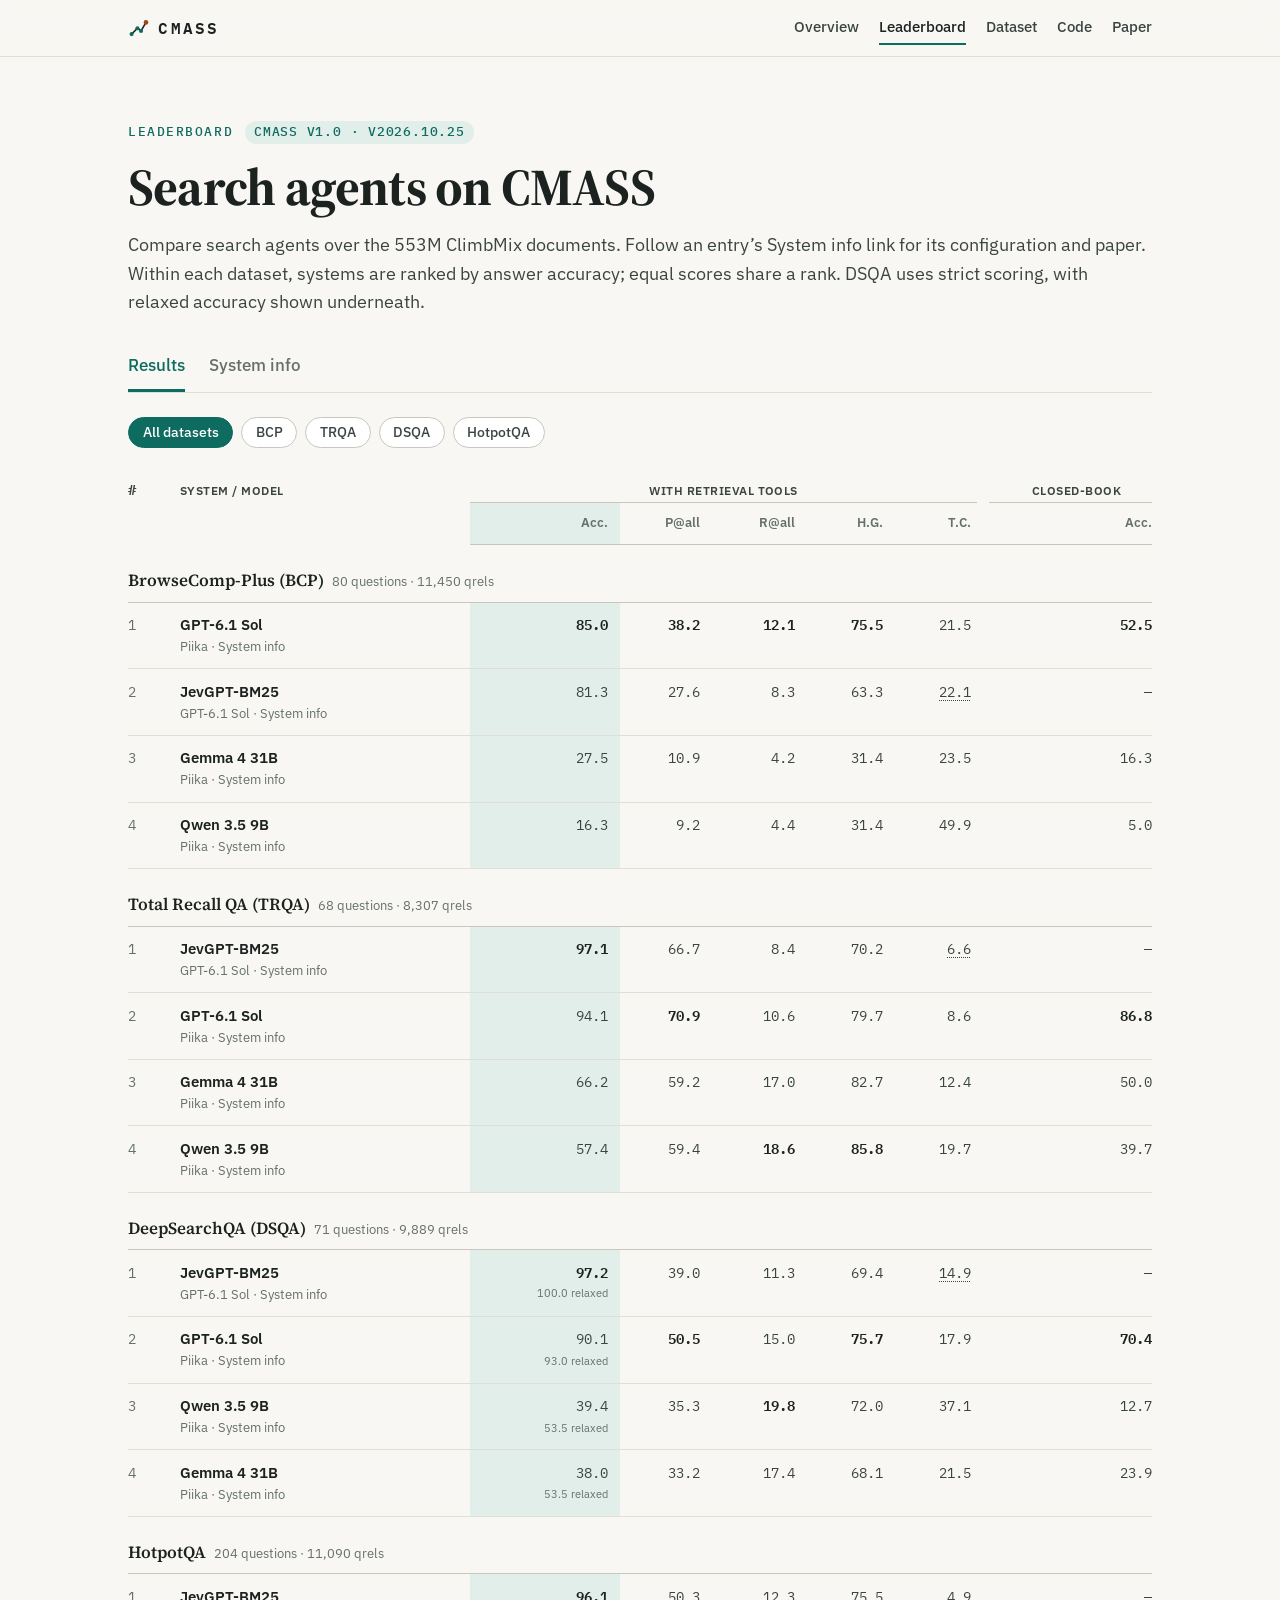
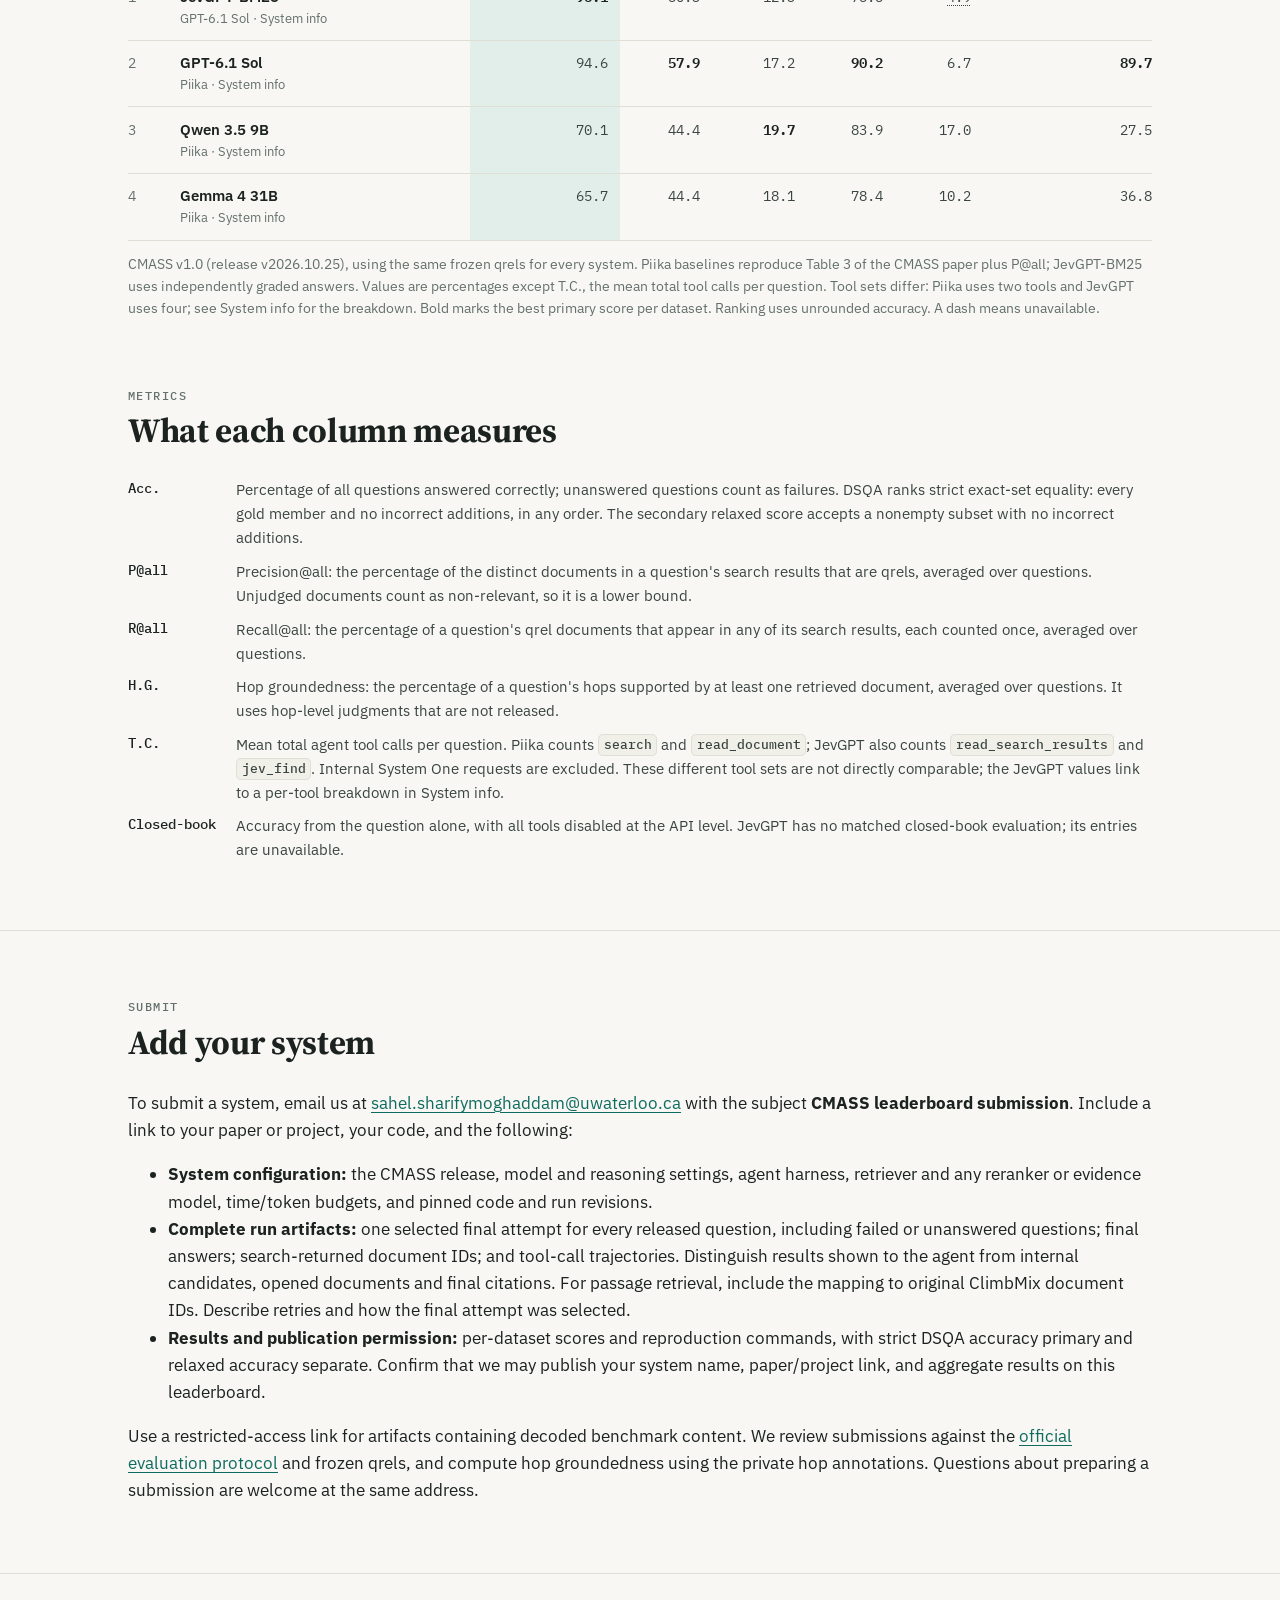
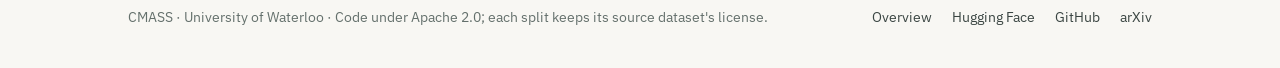
==== commit 3cd1c55b: "Move leaderboard system details into a linked tab" ====
--- a/docs/leaderboard/index.html
+++ b/docs/leaderboard/index.html
@@ -42,11 +42,19 @@
     <p class="eyebrow">Leaderboard <span class="version-pill">CMASS v1.0 &middot; v2026.10.25</span></p>
     <h1>Search agents on CMASS</h1>
     <div class="prose">
-      <p class="lead">Compare search agents over the 553M ClimbMix documents. Each row identifies the model, harness, retriever and evidence model. Within each dataset, systems are ranked by answer accuracy; equal scores share a rank. DSQA uses strict scoring, with relaxed accuracy shown underneath.</p>
-    </div>
-  </div>
-</section>
-
+      <p class="lead">Compare search agents over the 553M ClimbMix documents. Follow an entry’s System info link for its configuration and paper. Within each dataset, systems are ranked by answer accuracy; equal scores share a rank. DSQA uses strict scoring, with relaxed accuracy shown underneath.</p>
+    </div>
+  </div>
+</section>
+
+<div class="wrap">
+  <nav class="board-tabs" aria-label="Leaderboard views">
+    <a id="tab-results" href="#results" data-tab="results">Results</a>
+    <a id="tab-system-info" href="#system-info" data-tab="system-info">System info</a>
+  </nav>
+</div>
+
+<div id="results" data-tab-panel aria-labelledby="tab-results">
 <section class="board-section">
   <div class="wrap">
     <div class="filters" role="group" aria-label="Show dataset">
@@ -63,9 +71,6 @@
           <tr class="grp">
             <th scope="col" rowspan="2" class="rank">#</th>
             <th scope="col" rowspan="2">System / model</th>
-            <th scope="col" rowspan="2" class="harness">Harness</th>
-            <th scope="col" rowspan="2" class="retriever">Retriever</th>
-            <th scope="col" rowspan="2" class="evidence">Reranker /<br>evidence model</th>
             <th scope="colgroup" colspan="5" class="span">With retrieval tools</th>
             <th scope="colgroup" class="span">Closed-book</th>
           </tr>
@@ -80,80 +85,42 @@
         </thead>
           <!-- rows:start -->
           <tbody data-set="bcp">
-            <tr class="set-row"><th scope="rowgroup" colspan="11">BrowseComp-Plus (BCP)<span>80 questions &middot; 11,450 qrels</span></th></tr>
-            <tr data-system="piika-sol"><td class="rank">1</td><td class="model"><a href="https://developers.openai.com/api/docs/models/gpt-6.1-sol">GPT-6.1 Sol</a><span class="cell-sub"><span class="tag">API</span> OpenAI &middot; high reasoning effort</span></td><td class="harness"><a href="https://github.com/castorini/piika">Piika</a></td><td class="retriever">Document BM25<span class="cell-sub">k₁ = 0.9, b = 0.4</span></td><td class="evidence">None<span class="cell-sub"></span></td><td class="num key best">85.0</td><td class="num best">38.2</td><td class="num best">12.1</td><td class="num best">75.5</td><td class="num">21.5</td><td class="num best">52.5</td></tr>
-            <tr data-system="JevGPT-BM25"><td class="rank">2</td><td class="model"><a href="https://arxiv.org/abs/2610.18272">JevGPT-BM25</a><span class="cell-sub"><a href="https://developers.openai.com/api/docs/models/gpt-6.1-sol">GPT-6.1 Sol</a> &middot; high reasoning effort</span></td><td class="harness"><a href="https://github.com/sunyasheng/JevGPT">JevGPT</a></td><td class="retriever">Document BM25<span class="cell-sub">k₁ = 0.9, b = 0.4</span></td><td class="evidence">Jev-1.13.0<span class="cell-sub">System One evidence</span></td><td class="num key">81.3</td><td class="num">27.6</td><td class="num">8.3</td><td class="num">63.3</td><td class="num"><a class="tool-detail" href="#jev-tool-usage">See tools</a></td><td class="num"><span aria-label="Unavailable" title="Not evaluated for this system">—</span></td></tr>
-            <tr data-system="piika-gemma"><td class="rank">3</td><td class="model"><a href="https://huggingface.co/google/gemma-4-31B-it">Gemma 4 31B</a><span class="cell-sub"><span class="tag">open weights</span> Google DeepMind &middot; IT, thinking enabled</span></td><td class="harness"><a href="https://github.com/castorini/piika">Piika</a></td><td class="retriever">Document BM25<span class="cell-sub">k₁ = 0.9, b = 0.4</span></td><td class="evidence">None<span class="cell-sub"></span></td><td class="num key">27.5</td><td class="num">10.9</td><td class="num">4.2</td><td class="num">31.4</td><td class="num">23.5</td><td class="num">16.3</td></tr>
-            <tr data-system="piika-qwen"><td class="rank">4</td><td class="model"><a href="https://huggingface.co/Qwen/Qwen3.5-9B">Qwen 3.5 9B</a><span class="cell-sub"><span class="tag">open weights</span> Qwen &middot; thinking enabled</span></td><td class="harness"><a href="https://github.com/castorini/piika">Piika</a></td><td class="retriever">Document BM25<span class="cell-sub">k₁ = 0.9, b = 0.4</span></td><td class="evidence">None<span class="cell-sub"></span></td><td class="num key">16.3</td><td class="num">9.2</td><td class="num">4.4</td><td class="num">31.4</td><td class="num">49.9</td><td class="num">5.0</td></tr>
+            <tr class="set-row"><th scope="rowgroup" colspan="8">BrowseComp-Plus (BCP)<span>80 questions &middot; 11,450 qrels</span></th></tr>
+            <tr data-system="piika-sol"><td class="rank">1</td><td class="model"><a href="#system-piika-sol">GPT-6.1 Sol</a><span class="cell-sub">Piika &middot; <a href="#system-piika-sol">System info</a></span></td><td class="num key best">85.0</td><td class="num best">38.2</td><td class="num best">12.1</td><td class="num best">75.5</td><td class="num">21.5</td><td class="num best">52.5</td></tr>
+            <tr data-system="JevGPT-BM25"><td class="rank">2</td><td class="model"><a href="#system-jevgpt-bm25">JevGPT-BM25</a><span class="cell-sub">GPT-6.1 Sol &middot; <a href="#system-jevgpt-bm25">System info</a></span></td><td class="num key">81.3</td><td class="num">27.6</td><td class="num">8.3</td><td class="num">63.3</td><td class="num"><a class="tool-detail" href="#jev-tool-usage" title="Mean total tool calls per question; view breakdown">22.1</a></td><td class="num"><span aria-label="Unavailable" title="Not evaluated for this system">—</span></td></tr>
+            <tr data-system="piika-gemma"><td class="rank">3</td><td class="model"><a href="#system-piika-gemma">Gemma 4 31B</a><span class="cell-sub">Piika &middot; <a href="#system-piika-gemma">System info</a></span></td><td class="num key">27.5</td><td class="num">10.9</td><td class="num">4.2</td><td class="num">31.4</td><td class="num">23.5</td><td class="num">16.3</td></tr>
+            <tr data-system="piika-qwen"><td class="rank">4</td><td class="model"><a href="#system-piika-qwen">Qwen 3.5 9B</a><span class="cell-sub">Piika &middot; <a href="#system-piika-qwen">System info</a></span></td><td class="num key">16.3</td><td class="num">9.2</td><td class="num">4.4</td><td class="num">31.4</td><td class="num">49.9</td><td class="num">5.0</td></tr>
           </tbody>
           <tbody data-set="trqa">
-            <tr class="set-row"><th scope="rowgroup" colspan="11">Total Recall QA (TRQA)<span>68 questions &middot; 8,307 qrels</span></th></tr>
-            <tr data-system="JevGPT-BM25"><td class="rank">1</td><td class="model"><a href="https://arxiv.org/abs/2610.18272">JevGPT-BM25</a><span class="cell-sub"><a href="https://developers.openai.com/api/docs/models/gpt-6.1-sol">GPT-6.1 Sol</a> &middot; high reasoning effort</span></td><td class="harness"><a href="https://github.com/sunyasheng/JevGPT">JevGPT</a></td><td class="retriever">Document BM25<span class="cell-sub">k₁ = 0.9, b = 0.4</span></td><td class="evidence">Jev-1.13.0<span class="cell-sub">System One evidence</span></td><td class="num key best">97.1</td><td class="num">66.7</td><td class="num">8.4</td><td class="num">70.2</td><td class="num"><a class="tool-detail" href="#jev-tool-usage">See tools</a></td><td class="num"><span aria-label="Unavailable" title="Not evaluated for this system">—</span></td></tr>
-            <tr data-system="piika-sol"><td class="rank">2</td><td class="model"><a href="https://developers.openai.com/api/docs/models/gpt-6.1-sol">GPT-6.1 Sol</a><span class="cell-sub"><span class="tag">API</span> OpenAI &middot; high reasoning effort</span></td><td class="harness"><a href="https://github.com/castorini/piika">Piika</a></td><td class="retriever">Document BM25<span class="cell-sub">k₁ = 0.9, b = 0.4</span></td><td class="evidence">None<span class="cell-sub"></span></td><td class="num key">94.1</td><td class="num best">70.9</td><td class="num">10.6</td><td class="num">79.7</td><td class="num">8.6</td><td class="num best">86.8</td></tr>
-            <tr data-system="piika-gemma"><td class="rank">3</td><td class="model"><a href="https://huggingface.co/google/gemma-4-31B-it">Gemma 4 31B</a><span class="cell-sub"><span class="tag">open weights</span> Google DeepMind &middot; IT, thinking enabled</span></td><td class="harness"><a href="https://github.com/castorini/piika">Piika</a></td><td class="retriever">Document BM25<span class="cell-sub">k₁ = 0.9, b = 0.4</span></td><td class="evidence">None<span class="cell-sub"></span></td><td class="num key">66.2</td><td class="num">59.2</td><td class="num">17.0</td><td class="num">82.7</td><td class="num">12.4</td><td class="num">50.0</td></tr>
-            <tr data-system="piika-qwen"><td class="rank">4</td><td class="model"><a href="https://huggingface.co/Qwen/Qwen3.5-9B">Qwen 3.5 9B</a><span class="cell-sub"><span class="tag">open weights</span> Qwen &middot; thinking enabled</span></td><td class="harness"><a href="https://github.com/castorini/piika">Piika</a></td><td class="retriever">Document BM25<span class="cell-sub">k₁ = 0.9, b = 0.4</span></td><td class="evidence">None<span class="cell-sub"></span></td><td class="num key">57.4</td><td class="num">59.4</td><td class="num best">18.6</td><td class="num best">85.8</td><td class="num">19.7</td><td class="num">39.7</td></tr>
+            <tr class="set-row"><th scope="rowgroup" colspan="8">Total Recall QA (TRQA)<span>68 questions &middot; 8,307 qrels</span></th></tr>
+            <tr data-system="JevGPT-BM25"><td class="rank">1</td><td class="model"><a href="#system-jevgpt-bm25">JevGPT-BM25</a><span class="cell-sub">GPT-6.1 Sol &middot; <a href="#system-jevgpt-bm25">System info</a></span></td><td class="num key best">97.1</td><td class="num">66.7</td><td class="num">8.4</td><td class="num">70.2</td><td class="num"><a class="tool-detail" href="#jev-tool-usage" title="Mean total tool calls per question; view breakdown">6.6</a></td><td class="num"><span aria-label="Unavailable" title="Not evaluated for this system">—</span></td></tr>
+            <tr data-system="piika-sol"><td class="rank">2</td><td class="model"><a href="#system-piika-sol">GPT-6.1 Sol</a><span class="cell-sub">Piika &middot; <a href="#system-piika-sol">System info</a></span></td><td class="num key">94.1</td><td class="num best">70.9</td><td class="num">10.6</td><td class="num">79.7</td><td class="num">8.6</td><td class="num best">86.8</td></tr>
+            <tr data-system="piika-gemma"><td class="rank">3</td><td class="model"><a href="#system-piika-gemma">Gemma 4 31B</a><span class="cell-sub">Piika &middot; <a href="#system-piika-gemma">System info</a></span></td><td class="num key">66.2</td><td class="num">59.2</td><td class="num">17.0</td><td class="num">82.7</td><td class="num">12.4</td><td class="num">50.0</td></tr>
+            <tr data-system="piika-qwen"><td class="rank">4</td><td class="model"><a href="#system-piika-qwen">Qwen 3.5 9B</a><span class="cell-sub">Piika &middot; <a href="#system-piika-qwen">System info</a></span></td><td class="num key">57.4</td><td class="num">59.4</td><td class="num best">18.6</td><td class="num best">85.8</td><td class="num">19.7</td><td class="num">39.7</td></tr>
           </tbody>
           <tbody data-set="dsqa">
-            <tr class="set-row"><th scope="rowgroup" colspan="11">DeepSearchQA (DSQA)<span>71 questions &middot; 9,889 qrels</span></th></tr>
-            <tr data-system="JevGPT-BM25"><td class="rank">1</td><td class="model"><a href="https://arxiv.org/abs/2610.18272">JevGPT-BM25</a><span class="cell-sub"><a href="https://developers.openai.com/api/docs/models/gpt-6.1-sol">GPT-6.1 Sol</a> &middot; high reasoning effort</span></td><td class="harness"><a href="https://github.com/sunyasheng/JevGPT">JevGPT</a></td><td class="retriever">Document BM25<span class="cell-sub">k₁ = 0.9, b = 0.4</span></td><td class="evidence">Jev-1.13.0<span class="cell-sub">System One evidence</span></td><td class="num key best">97.2<span class="cell-sub relaxed">100.0 relaxed</span></td><td class="num">39.0</td><td class="num">11.3</td><td class="num">69.4</td><td class="num"><a class="tool-detail" href="#jev-tool-usage">See tools</a></td><td class="num"><span aria-label="Unavailable" title="Not evaluated for this system">—</span></td></tr>
-            <tr data-system="piika-sol"><td class="rank">2</td><td class="model"><a href="https://developers.openai.com/api/docs/models/gpt-6.1-sol">GPT-6.1 Sol</a><span class="cell-sub"><span class="tag">API</span> OpenAI &middot; high reasoning effort</span></td><td class="harness"><a href="https://github.com/castorini/piika">Piika</a></td><td class="retriever">Document BM25<span class="cell-sub">k₁ = 0.9, b = 0.4</span></td><td class="evidence">None<span class="cell-sub"></span></td><td class="num key">90.1<span class="cell-sub relaxed">93.0 relaxed</span></td><td class="num best">50.5</td><td class="num">15.0</td><td class="num best">75.7</td><td class="num">17.9</td><td class="num best">70.4</td></tr>
-            <tr data-system="piika-qwen"><td class="rank">3</td><td class="model"><a href="https://huggingface.co/Qwen/Qwen3.5-9B">Qwen 3.5 9B</a><span class="cell-sub"><span class="tag">open weights</span> Qwen &middot; thinking enabled</span></td><td class="harness"><a href="https://github.com/castorini/piika">Piika</a></td><td class="retriever">Document BM25<span class="cell-sub">k₁ = 0.9, b = 0.4</span></td><td class="evidence">None<span class="cell-sub"></span></td><td class="num key">39.4<span class="cell-sub relaxed">53.5 relaxed</span></td><td class="num">35.3</td><td class="num best">19.8</td><td class="num">72.0</td><td class="num">37.1</td><td class="num">12.7</td></tr>
-            <tr data-system="piika-gemma"><td class="rank">4</td><td class="model"><a href="https://huggingface.co/google/gemma-4-31B-it">Gemma 4 31B</a><span class="cell-sub"><span class="tag">open weights</span> Google DeepMind &middot; IT, thinking enabled</span></td><td class="harness"><a href="https://github.com/castorini/piika">Piika</a></td><td class="retriever">Document BM25<span class="cell-sub">k₁ = 0.9, b = 0.4</span></td><td class="evidence">None<span class="cell-sub"></span></td><td class="num key">38.0<span class="cell-sub relaxed">53.5 relaxed</span></td><td class="num">33.2</td><td class="num">17.4</td><td class="num">68.1</td><td class="num">21.5</td><td class="num">23.9</td></tr>
+            <tr class="set-row"><th scope="rowgroup" colspan="8">DeepSearchQA (DSQA)<span>71 questions &middot; 9,889 qrels</span></th></tr>
+            <tr data-system="JevGPT-BM25"><td class="rank">1</td><td class="model"><a href="#system-jevgpt-bm25">JevGPT-BM25</a><span class="cell-sub">GPT-6.1 Sol &middot; <a href="#system-jevgpt-bm25">System info</a></span></td><td class="num key best">97.2<span class="cell-sub relaxed">100.0 relaxed</span></td><td class="num">39.0</td><td class="num">11.3</td><td class="num">69.4</td><td class="num"><a class="tool-detail" href="#jev-tool-usage" title="Mean total tool calls per question; view breakdown">14.9</a></td><td class="num"><span aria-label="Unavailable" title="Not evaluated for this system">—</span></td></tr>
+            <tr data-system="piika-sol"><td class="rank">2</td><td class="model"><a href="#system-piika-sol">GPT-6.1 Sol</a><span class="cell-sub">Piika &middot; <a href="#system-piika-sol">System info</a></span></td><td class="num key">90.1<span class="cell-sub relaxed">93.0 relaxed</span></td><td class="num best">50.5</td><td class="num">15.0</td><td class="num best">75.7</td><td class="num">17.9</td><td class="num best">70.4</td></tr>
+            <tr data-system="piika-qwen"><td class="rank">3</td><td class="model"><a href="#system-piika-qwen">Qwen 3.5 9B</a><span class="cell-sub">Piika &middot; <a href="#system-piika-qwen">System info</a></span></td><td class="num key">39.4<span class="cell-sub relaxed">53.5 relaxed</span></td><td class="num">35.3</td><td class="num best">19.8</td><td class="num">72.0</td><td class="num">37.1</td><td class="num">12.7</td></tr>
+            <tr data-system="piika-gemma"><td class="rank">4</td><td class="model"><a href="#system-piika-gemma">Gemma 4 31B</a><span class="cell-sub">Piika &middot; <a href="#system-piika-gemma">System info</a></span></td><td class="num key">38.0<span class="cell-sub relaxed">53.5 relaxed</span></td><td class="num">33.2</td><td class="num">17.4</td><td class="num">68.1</td><td class="num">21.5</td><td class="num">23.9</td></tr>
           </tbody>
           <tbody data-set="hotpotqa">
-            <tr class="set-row"><th scope="rowgroup" colspan="11">HotpotQA<span>204 questions &middot; 11,090 qrels</span></th></tr>
-            <tr data-system="JevGPT-BM25"><td class="rank">1</td><td class="model"><a href="https://arxiv.org/abs/2610.18272">JevGPT-BM25</a><span class="cell-sub"><a href="https://developers.openai.com/api/docs/models/gpt-6.1-sol">GPT-6.1 Sol</a> &middot; high reasoning effort</span></td><td class="harness"><a href="https://github.com/sunyasheng/JevGPT">JevGPT</a></td><td class="retriever">Document BM25<span class="cell-sub">k₁ = 0.9, b = 0.4</span></td><td class="evidence">Jev-1.13.0<span class="cell-sub">System One evidence</span></td><td class="num key best">96.1</td><td class="num">50.3</td><td class="num">12.3</td><td class="num">75.5</td><td class="num"><a class="tool-detail" href="#jev-tool-usage">See tools</a></td><td class="num"><span aria-label="Unavailable" title="Not evaluated for this system">—</span></td></tr>
-            <tr data-system="piika-sol"><td class="rank">2</td><td class="model"><a href="https://developers.openai.com/api/docs/models/gpt-6.1-sol">GPT-6.1 Sol</a><span class="cell-sub"><span class="tag">API</span> OpenAI &middot; high reasoning effort</span></td><td class="harness"><a href="https://github.com/castorini/piika">Piika</a></td><td class="retriever">Document BM25<span class="cell-sub">k₁ = 0.9, b = 0.4</span></td><td class="evidence">None<span class="cell-sub"></span></td><td class="num key">94.6</td><td class="num best">57.9</td><td class="num">17.2</td><td class="num best">90.2</td><td class="num">6.7</td><td class="num best">89.7</td></tr>
-            <tr data-system="piika-qwen"><td class="rank">3</td><td class="model"><a href="https://huggingface.co/Qwen/Qwen3.5-9B">Qwen 3.5 9B</a><span class="cell-sub"><span class="tag">open weights</span> Qwen &middot; thinking enabled</span></td><td class="harness"><a href="https://github.com/castorini/piika">Piika</a></td><td class="retriever">Document BM25<span class="cell-sub">k₁ = 0.9, b = 0.4</span></td><td class="evidence">None<span class="cell-sub"></span></td><td class="num key">70.1</td><td class="num">44.4</td><td class="num best">19.7</td><td class="num">83.9</td><td class="num">17.0</td><td class="num">27.5</td></tr>
-            <tr data-system="piika-gemma"><td class="rank">4</td><td class="model"><a href="https://huggingface.co/google/gemma-4-31B-it">Gemma 4 31B</a><span class="cell-sub"><span class="tag">open weights</span> Google DeepMind &middot; IT, thinking enabled</span></td><td class="harness"><a href="https://github.com/castorini/piika">Piika</a></td><td class="retriever">Document BM25<span class="cell-sub">k₁ = 0.9, b = 0.4</span></td><td class="evidence">None<span class="cell-sub"></span></td><td class="num key">65.7</td><td class="num">44.4</td><td class="num">18.1</td><td class="num">78.4</td><td class="num">10.2</td><td class="num">36.8</td></tr>
+            <tr class="set-row"><th scope="rowgroup" colspan="8">HotpotQA<span>204 questions &middot; 11,090 qrels</span></th></tr>
+            <tr data-system="JevGPT-BM25"><td class="rank">1</td><td class="model"><a href="#system-jevgpt-bm25">JevGPT-BM25</a><span class="cell-sub">GPT-6.1 Sol &middot; <a href="#system-jevgpt-bm25">System info</a></span></td><td class="num key best">96.1</td><td class="num">50.3</td><td class="num">12.3</td><td class="num">75.5</td><td class="num"><a class="tool-detail" href="#jev-tool-usage" title="Mean total tool calls per question; view breakdown">4.9</a></td><td class="num"><span aria-label="Unavailable" title="Not evaluated for this system">—</span></td></tr>
+            <tr data-system="piika-sol"><td class="rank">2</td><td class="model"><a href="#system-piika-sol">GPT-6.1 Sol</a><span class="cell-sub">Piika &middot; <a href="#system-piika-sol">System info</a></span></td><td class="num key">94.6</td><td class="num best">57.9</td><td class="num">17.2</td><td class="num best">90.2</td><td class="num">6.7</td><td class="num best">89.7</td></tr>
+            <tr data-system="piika-qwen"><td class="rank">3</td><td class="model"><a href="#system-piika-qwen">Qwen 3.5 9B</a><span class="cell-sub">Piika &middot; <a href="#system-piika-qwen">System info</a></span></td><td class="num key">70.1</td><td class="num">44.4</td><td class="num best">19.7</td><td class="num">83.9</td><td class="num">17.0</td><td class="num">27.5</td></tr>
+            <tr data-system="piika-gemma"><td class="rank">4</td><td class="model"><a href="#system-piika-gemma">Gemma 4 31B</a><span class="cell-sub">Piika &middot; <a href="#system-piika-gemma">System info</a></span></td><td class="num key">65.7</td><td class="num">44.4</td><td class="num">18.1</td><td class="num">78.4</td><td class="num">10.2</td><td class="num">36.8</td></tr>
           </tbody>
           <!-- rows:end -->
       </table>
     </div>
-    <p class="note table-note">CMASS v1.0 (release v2026.10.25), using the same frozen qrels for every system. Piika baselines reproduce Table 3 of the CMASS paper plus P@all; JevGPT-BM25 uses independently graded answers. Values are percentages except T.C. Bold marks the best primary score per dataset. Ranking uses unrounded accuracy. A dash means unavailable; JevGPT tool counts are reported separately below.</p>
-  </div>
-</section>
-
-<section class="section" id="jevgpt">
-  <div class="wrap">
-    <div class="section-head">
-      <p class="kicker">System details</p>
-      <h2>JevGPT with document BM25</h2>
-    </div>
-    <div class="prose">
-      <p><a href="https://arxiv.org/abs/2610.18272">JevGPT</a> combines GPT-6.1 Sol high as System Two with Jev-1.13.0 as System One for parallel source inspection and evidence selection. The harness is based on Pi-Serini. This entry uses whole-document BM25 (k<sub>1</sub> = 0.9, b = 0.4) and a 1,800-second research budget. Jev is an evidence model, rather than a separate ranking stage applied to the displayed BM25 hits.</p>
-      <p>All 423 answers were independently graded with the same GPT-6.1 Sol high prompts used for the Piika results, with tools disabled. Strict accuracy is 396/423 (93.62%); relaxed accuracy is 398/423 (94.09%). The independent judge accepted one additional DSQA answer relative to the sender’s grades; the original and independent aggregate counts are retained in the provenance.</p>
-      <p>P@all, R@all and H.G. count unique parent documents displayed as ranked hits in <code>search</code> and <code>read_search_results</code>. Internal candidate pools, System One inspections and auto-scan evidence notices are separate views. Notices can occur within a search response; including them changes some retrieval scores. The <a href="https://github.com/castorini/cmass/blob/main/evaluation/jevgpt_results.json">aggregate results</a> include that sensitivity analysis. Unjudged documents count as non-relevant, and no qrels were expanded from these runs.</p>
-      <p class="note">Selected outputs and their hashes were verified. The full history of unselected attempts is unavailable, so selection independent of correctness could not be established. <a href="https://arxiv.org/abs/2610.18272">Paper</a> &middot; <a href="https://github.com/sunyasheng/JevGPT">Harness code</a> &middot; <a href="https://huggingface.co/datasets/yashengsun/JevGPT-runs/tree/cb62978c2053d391df6edc6e45d96dfe8ceaaa2e">Pinned runs</a></p>
-    </div>
-    <details class="tool-breakdown" id="jev-tool-usage">
-      <summary>JevGPT tool usage</summary>
-      <p>Counts are totals across every question in each dataset. The final column is their sum divided by the question count. JevGPT has four agent tools; these totals are not directly comparable with Piika’s search-plus-read T.C. Internal System One requests are excluded.</p>
-      <div class="table-scroll" tabindex="0" role="region" aria-label="JevGPT tool counts">
-        <table class="data">
-          <thead><tr><th scope="col">Dataset</th><th scope="col">System</th><th scope="col">search</th><th scope="col">read_search_results</th><th scope="col">jev_find</th><th scope="col">read_document</th><th scope="col">All calls / question</th></tr></thead>
-          <!-- jev-tools:start -->
-          <tbody data-set="bcp">
-            <tr><td>BCP</td><td>JevGPT-BM25</td><td>875</td><td>34</td><td>748</td><td>108</td><td>22.1</td></tr>
-          </tbody>
-          <tbody data-set="trqa">
-            <tr><td>TRQA</td><td>JevGPT-BM25</td><td>204</td><td>8</td><td>202</td><td>32</td><td>6.6</td></tr>
-          </tbody>
-          <tbody data-set="dsqa">
-            <tr><td>DSQA</td><td>JevGPT-BM25</td><td>503</td><td>23</td><td>436</td><td>94</td><td>14.9</td></tr>
-          </tbody>
-          <tbody data-set="hotpotqa">
-            <tr><td>HotpotQA</td><td>JevGPT-BM25</td><td>470</td><td>5</td><td>473</td><td>46</td><td>4.9</td></tr>
-          </tbody>
-          <!-- jev-tools:end -->
-        </table>
-      </div>
-    </details>
+    <p class="note table-note">CMASS v1.0 (release v2026.10.25), using the same frozen qrels for every system. Piika baselines reproduce Table 3 of the CMASS paper plus P@all; JevGPT-BM25 uses independently graded answers. Values are percentages except T.C., the mean total tool calls per question. Tool sets differ: Piika uses two tools and JevGPT uses four; see System info for the breakdown. Bold marks the best primary score per dataset. Ranking uses unrounded accuracy. A dash means unavailable.</p>
   </div>
 </section>
 
 <section class="section" id="metrics">
-  <div class="wrap split">
+  <div class="wrap">
     <div>
       <div class="section-head">
         <p class="kicker">Metrics</p>
@@ -169,11 +136,85 @@
         <dt>H.G.</dt>
         <dd>Hop groundedness: the percentage of a question's hops supported by at least one retrieved document, averaged over questions. It uses hop-level judgments that are not released.</dd>
         <dt>T.C.</dt>
-        <dd>Mean Piika tool calls per question: searches plus document reads. JevGPT has additional tools, so its counts appear in the separate tool breakdown.</dd>
+        <dd>Mean total agent tool calls per question. Piika counts <code>search</code> and <code>read_document</code>; JevGPT also counts <code>read_search_results</code> and <code>jev_find</code>. Internal System One requests are excluded. These different tool sets are not directly comparable; the JevGPT values link to a per-tool breakdown in System info.</dd>
         <dt>Closed-book</dt>
         <dd>Accuracy from the question alone, with all tools disabled at the API level. JevGPT has no matched closed-book evaluation; its entries are unavailable.</dd>
       </dl>
     </div>
+  </div>
+</section>
+</div>
+
+<div id="system-info" data-tab-panel aria-labelledby="tab-system-info">
+<section class="section" id="piika">
+  <div class="wrap">
+    <div class="section-head">
+      <p class="kicker">System info</p>
+      <h2>Piika baselines</h2>
+    </div>
+    <div class="prose">
+      <p>The baseline systems use the <a href="https://github.com/castorini/piika">Piika harness</a> with BM25 (k<sub>1</sub> = 0.9, b = 0.4) and no reranker. Each model has a matched closed-book evaluation. The open-weight models are served with vLLM.</p>
+      <p><a href="https://arxiv.org/abs/2608.20317">CMASS paper</a> &middot; <a href="https://github.com/castorini/piika">Harness code</a> &middot; <a href="https://github.com/castorini/cmass/blob/main/evaluation/SETTINGS.md">Execution settings</a></p>
+    </div>
+    <div class="system-models">
+      <!-- piika-models:start -->
+      <article class="system-model" id="system-piika-sol" tabindex="-1">
+        <h3><a href="https://developers.openai.com/api/docs/models/gpt-6.1-sol">GPT-6.1 Sol</a></h3>
+        <p>OpenAI &middot; API &middot; high reasoning effort</p>
+      </article>
+      <article class="system-model" id="system-piika-gemma" tabindex="-1">
+        <h3><a href="https://huggingface.co/google/gemma-4-31B-it">Gemma 4 31B</a></h3>
+        <p>Google DeepMind &middot; open weights &middot; IT, thinking enabled</p>
+      </article>
+      <article class="system-model" id="system-piika-qwen" tabindex="-1">
+        <h3><a href="https://huggingface.co/Qwen/Qwen3.5-9B">Qwen 3.5 9B</a></h3>
+        <p>Qwen &middot; open weights &middot; thinking enabled</p>
+      </article>
+          <!-- piika-models:end -->
+    </div>
+  </div>
+</section>
+
+<section class="section" id="jevgpt">
+  <div class="wrap">
+    <div class="section-head">
+      <p class="kicker">System details</p>
+      <h2 id="system-jevgpt-bm25" tabindex="-1">JevGPT with BM25</h2>
+    </div>
+    <div class="prose">
+      <p><a href="https://arxiv.org/abs/2610.18272">JevGPT</a> combines GPT-6.1 Sol high as System Two with Jev-1.13.0 as System One for parallel source inspection and evidence selection. The harness is based on Pi-Serini. This entry uses BM25 (k<sub>1</sub> = 0.9, b = 0.4) and a 1,800-second research budget. Jev is an evidence model, rather than a separate ranking stage applied to the displayed BM25 hits.</p>
+      <p>All 423 answers were independently graded with the same GPT-6.1 Sol high prompts used for the Piika results, with tools disabled. Strict accuracy is 396/423 (93.62%); relaxed accuracy is 398/423 (94.09%). The independent judge accepted one additional DSQA answer relative to the sender’s grades; the original and independent aggregate counts are retained in the provenance.</p>
+      <p>P@all, R@all and H.G. count unique parent documents displayed as ranked hits in <code>search</code> and <code>read_search_results</code>. Internal candidate pools, System One inspections and auto-scan evidence notices are separate views. Notices can occur within a search response; including them changes some retrieval scores. The <a href="https://github.com/castorini/cmass/blob/main/evaluation/jevgpt_results.json">aggregate results</a> include that sensitivity analysis. Unjudged documents count as non-relevant, and no qrels were expanded from these runs.</p>
+      <p class="note">Selected outputs and their hashes were verified. The full history of unselected attempts is unavailable, so selection independent of correctness could not be established. <a href="https://arxiv.org/abs/2610.18272">Paper</a> &middot; <a href="https://github.com/sunyasheng/JevGPT">Harness code</a> &middot; <a href="https://huggingface.co/datasets/yashengsun/JevGPT-runs/tree/cb62978c2053d391df6edc6e45d96dfe8ceaaa2e">Pinned runs</a></p>
+    </div>
+    <details class="tool-breakdown" id="jev-tool-usage">
+      <summary>JevGPT tool usage</summary>
+      <p>Counts are totals across every question in each dataset. The final column is their sum divided by the question count. JevGPT has four agent tools; these totals are not directly comparable with Piika’s search-plus-read T.C. Internal System One requests are excluded.</p>
+      <div class="table-scroll" tabindex="0" role="region" aria-label="JevGPT tool counts">
+        <table class="data">
+          <thead><tr><th scope="col">Dataset</th><th scope="col">System</th><th scope="col">search</th><th scope="col">read_search_results</th><th scope="col">jev_find</th><th scope="col">read_document</th><th scope="col">All calls / question</th></tr></thead>
+          <!-- jev-tools:start -->
+          <tbody data-set="bcp">
+            <tr><td>BCP</td><td>JevGPT-BM25</td><td>875</td><td>34</td><td>748</td><td>108</td><td>22.1</td></tr>
+          </tbody>
+          <tbody data-set="trqa">
+            <tr><td>TRQA</td><td>JevGPT-BM25</td><td>204</td><td>8</td><td>202</td><td>32</td><td>6.6</td></tr>
+          </tbody>
+          <tbody data-set="dsqa">
+            <tr><td>DSQA</td><td>JevGPT-BM25</td><td>503</td><td>23</td><td>436</td><td>94</td><td>14.9</td></tr>
+          </tbody>
+          <tbody data-set="hotpotqa">
+            <tr><td>HotpotQA</td><td>JevGPT-BM25</td><td>470</td><td>5</td><td>473</td><td>46</td><td>4.9</td></tr>
+          </tbody>
+          <!-- jev-tools:end -->
+        </table>
+      </div>
+    </details>
+  </div>
+</section>
+
+<section class="section" id="run-settings">
+  <div class="wrap">
     <div>
       <div class="section-head">
         <p class="kicker">Setup</p>
@@ -181,15 +222,15 @@
       </div>
       <dl class="defs">
         <dt>Agent harness</dt>
-        <dd>The baseline rows use <a href="https://github.com/castorini/piika">Piika</a>, a search-agent framework following the Pi-Serini design. The new document-BM25 entry uses <a href="https://github.com/sunyasheng/JevGPT">JevGPT</a>, also based on Pi-Serini, with Jev-1.13.0 for evidence inspection.</dd>
+        <dd>The baseline rows use <a href="https://github.com/castorini/piika">Piika</a>, a search-agent framework following the Pi-Serini design. The JevGPT-BM25 entry uses <a href="https://github.com/sunyasheng/JevGPT">JevGPT</a>, also based on Pi-Serini, with Jev-1.13.0 for evidence inspection.</dd>
         <dt>Tools</dt>
         <dd>Piika exposes <code>search</code> (at most five previews) and <code>read_document</code> (first 200 lines by default). JevGPT adds <code>read_search_results</code> and <code>jev_find</code>. Its internal evidence inspections are not additional displayed search hits.</dd>
         <dt>Retriever</dt>
-        <dd>All entries shown here use whole-document BM25 over ClimbMix (k<sub>1</sub>&nbsp;=&nbsp;0.9, b&nbsp;=&nbsp;0.4). Piika uses the <a href="https://github.com/castorini/pyserini">Pyserini</a> 2.4.0 REST backend; JevGPT uses its ClimbMix adapter. No dense retriever or passage index is used by this JevGPT entry.</dd>
+        <dd>All entries shown here use BM25 over ClimbMix (k<sub>1</sub>&nbsp;=&nbsp;0.9, b&nbsp;=&nbsp;0.4). Piika uses the <a href="https://github.com/castorini/pyserini">Pyserini</a> 2.4.0 REST backend; JevGPT uses its ClimbMix adapter. No dense retriever or passage index is used by this JevGPT entry.</dd>
         <dt>Budgets</dt>
         <dd>JevGPT uses 1,800 seconds per question. Piika baselines retain accepted earlier outputs and documented longer continuations; see the <a href="https://github.com/castorini/cmass/blob/main/evaluation/SETTINGS.md#budgets-continuation-and-termination">execution settings</a>.</dd>
-        <dt>Models</dt>
-        <dd>GPT-6.1 Sol with high reasoning effort; Gemma&nbsp;4 31B IT and Qwen&nbsp;3.5 9B with thinking enabled, served with vLLM.</dd>
+        <dt>Reranker / evidence model</dt>
+        <dd>Piika uses no reranker. JevGPT uses Jev-1.13.0 for System One evidence inspection and selection; it does not rerank the displayed BM25 hits.</dd>
         <dt>Version</dt>
         <dd>CMASS v1.0, released on 25 October 2026 as <code>v2026.10.25</code>. P@all, R@all and H.G. depend on the qrels, so report the version you used.</dd>
       </dl>
@@ -197,6 +238,8 @@
     </div>
   </div>
 </section>
+
+</div>
 
 <section class="section" id="submit">
   <div class="wrap">
--- a/docs/assets/site.css
+++ b/docs/assets/site.css
@@ -376,10 +376,18 @@
 .chip:hover { border-color: var(--accent); color: var(--accent); }
 .chip[aria-pressed="true"] { background: var(--accent); border-color: var(--accent); color: var(--accent-ink); }
 
-.board-section .wrap { max-width: 94rem; }
+.board-tabs { display: flex; gap: 1.5rem; border-bottom: 1px solid var(--line); margin-bottom: 1.5rem; }
+.board-tabs a { padding: .65rem 0; color: var(--muted); text-decoration: none; font-weight: 500; border-bottom: 3px solid transparent; }
+.board-tabs a:hover { color: var(--accent); }
+.board-tabs a[aria-selected="true"] { color: var(--accent); border-bottom-color: var(--accent); }
+.system-models { display: grid; grid-template-columns: repeat(3, minmax(0, 1fr)); gap: 1.5rem; margin-top: 1.75rem; }
+.system-model { border-top: 1px solid var(--line); padding-top: 1rem; }
+.system-model h3 { margin: 0 0 .5rem; font: 600 1.125rem/1.3 var(--serif); }
+.system-model p { margin: 0; color: var(--muted); font-size: .9375rem; }
+[data-tab-panel] + #submit { border-top: 1px solid var(--line); }
 .table-scroll-hint { display: none; }
 @media (max-width: 960px) { .table-scroll-hint { display: block; } }
-table.board { min-width: 76rem; }
+table.board { min-width: 51rem; }
 table.board thead tr:not(.grp) th { text-transform: none; letter-spacing: 0; font-size: .8125rem; }
 table.board thead tr.grp th { white-space: normal; }
 table.board thead tr.grp th { border-bottom: none; padding-bottom: .1rem; color: var(--ink-2); letter-spacing: .04em; }
@@ -398,13 +406,10 @@
 table.board .best { font-weight: 600; color: var(--ink); }
 table.board td.num { color: var(--ink-2); }
 table.board td.num.best { color: var(--ink); }
-table.board td.harness, table.board td.retriever, table.board td.evidence { font-size: .875rem; }
 table.board .model { min-width: 12rem; }
 table.board .model .cell-sub a { color: var(--muted); font-weight: 400; font-size: inherit; }
-table.board .retriever { min-width: 9rem; }
-table.board .evidence { min-width: 8rem; }
 table.board .relaxed { margin-top: .2rem; font: 400 .6875rem/1.3 var(--sans); white-space: nowrap; }
-table.board .tool-detail { font: 400 .75rem/1.3 var(--sans); white-space: nowrap; }
+table.board .tool-detail { color: inherit; white-space: nowrap; text-decoration-style: dotted; }
 .tool-breakdown { margin-top: 1.5rem; }
 .tool-breakdown summary { cursor: pointer; font-weight: 600; }
 .tool-breakdown p { color: var(--muted); }
@@ -462,6 +467,7 @@
 }
 
 @media (max-width: 560px) {
+  html { scroll-padding-top: 7rem; }
   body { font-size: 1rem; }
   .header-row { flex-wrap: wrap; padding-block: .6rem; }
   .site-nav { justify-content: flex-start; gap: .25rem .85rem; }
@@ -476,7 +482,7 @@
   .defs dd { margin-bottom: .6rem; }
   .wide-only { display: none; }
   .narrow-only { display: inline; }
-  table.board { min-width: 76rem; }
+  .system-models { grid-template-columns: minmax(0, 1fr); }
   table.board th, table.board td { padding-inline: .6rem; }
   table.board .rank { width: 1rem; }
   table.board .model a { font-size: .8125rem; }
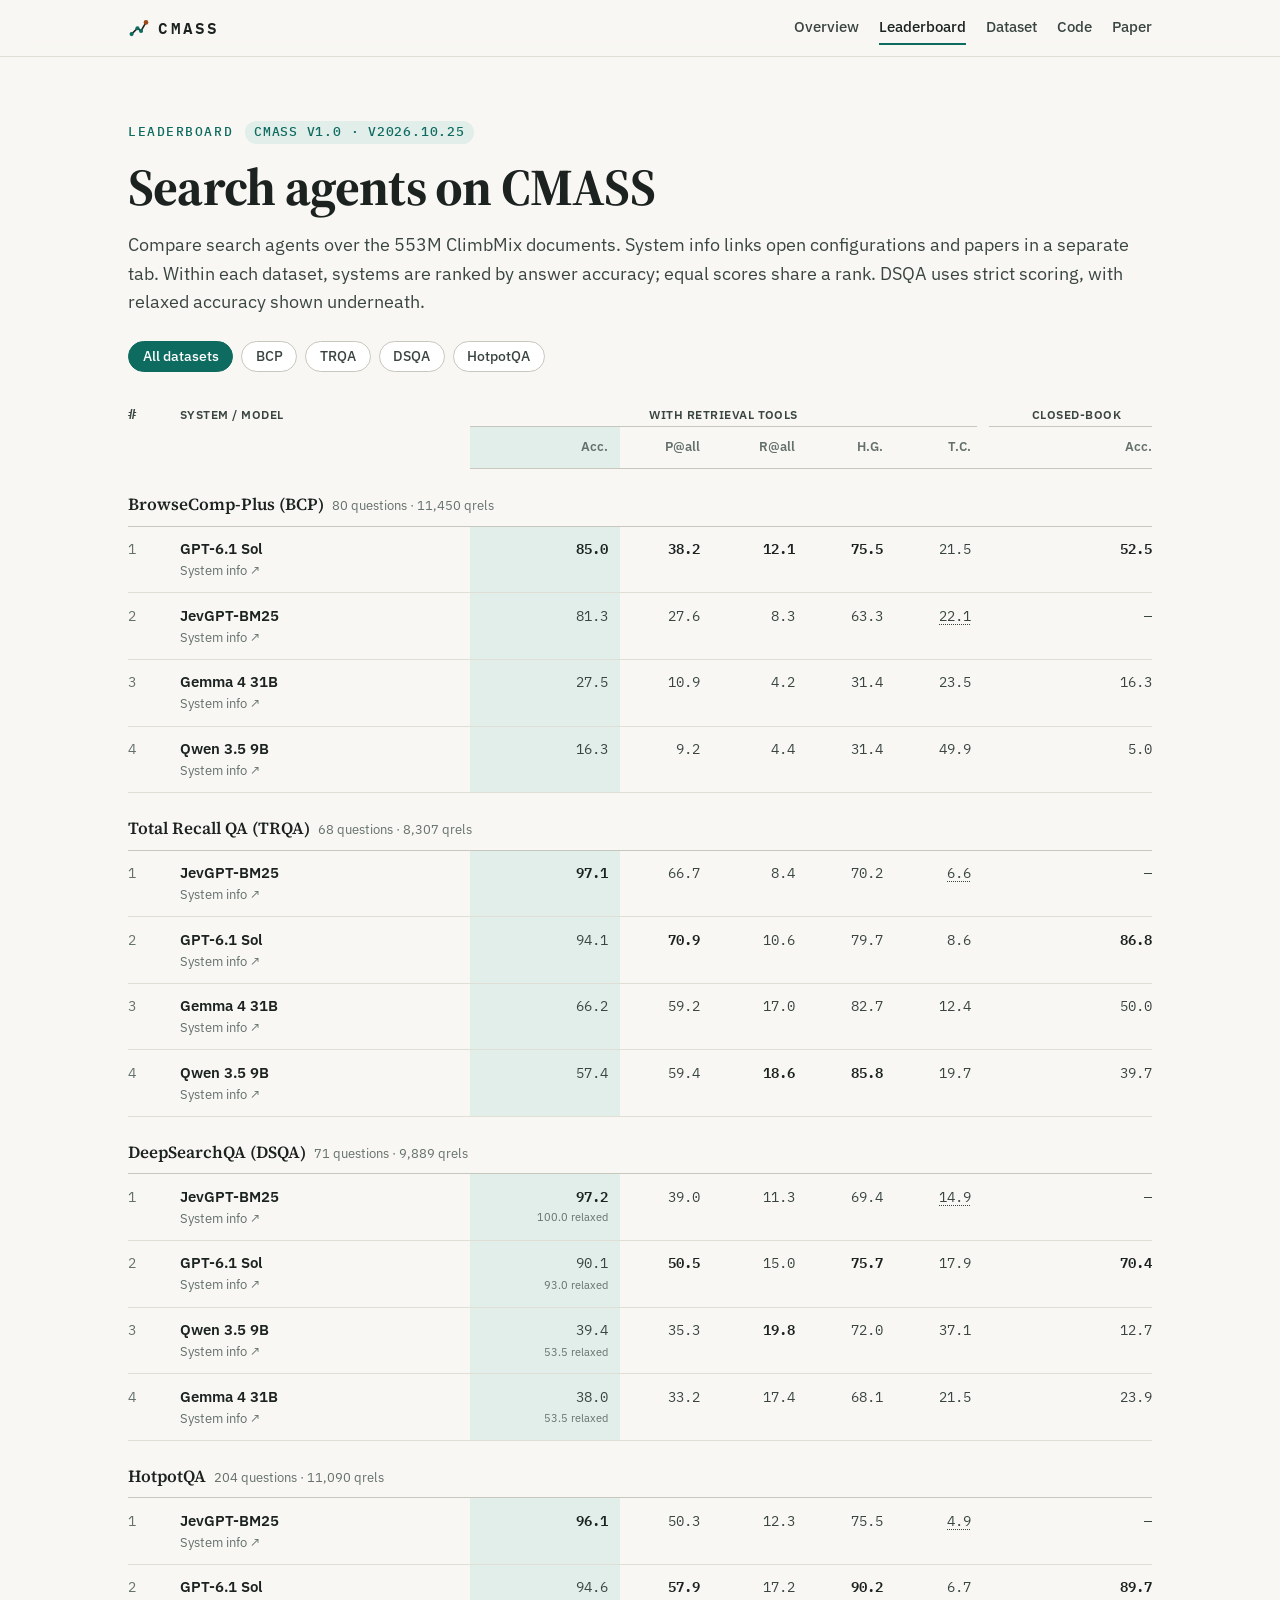
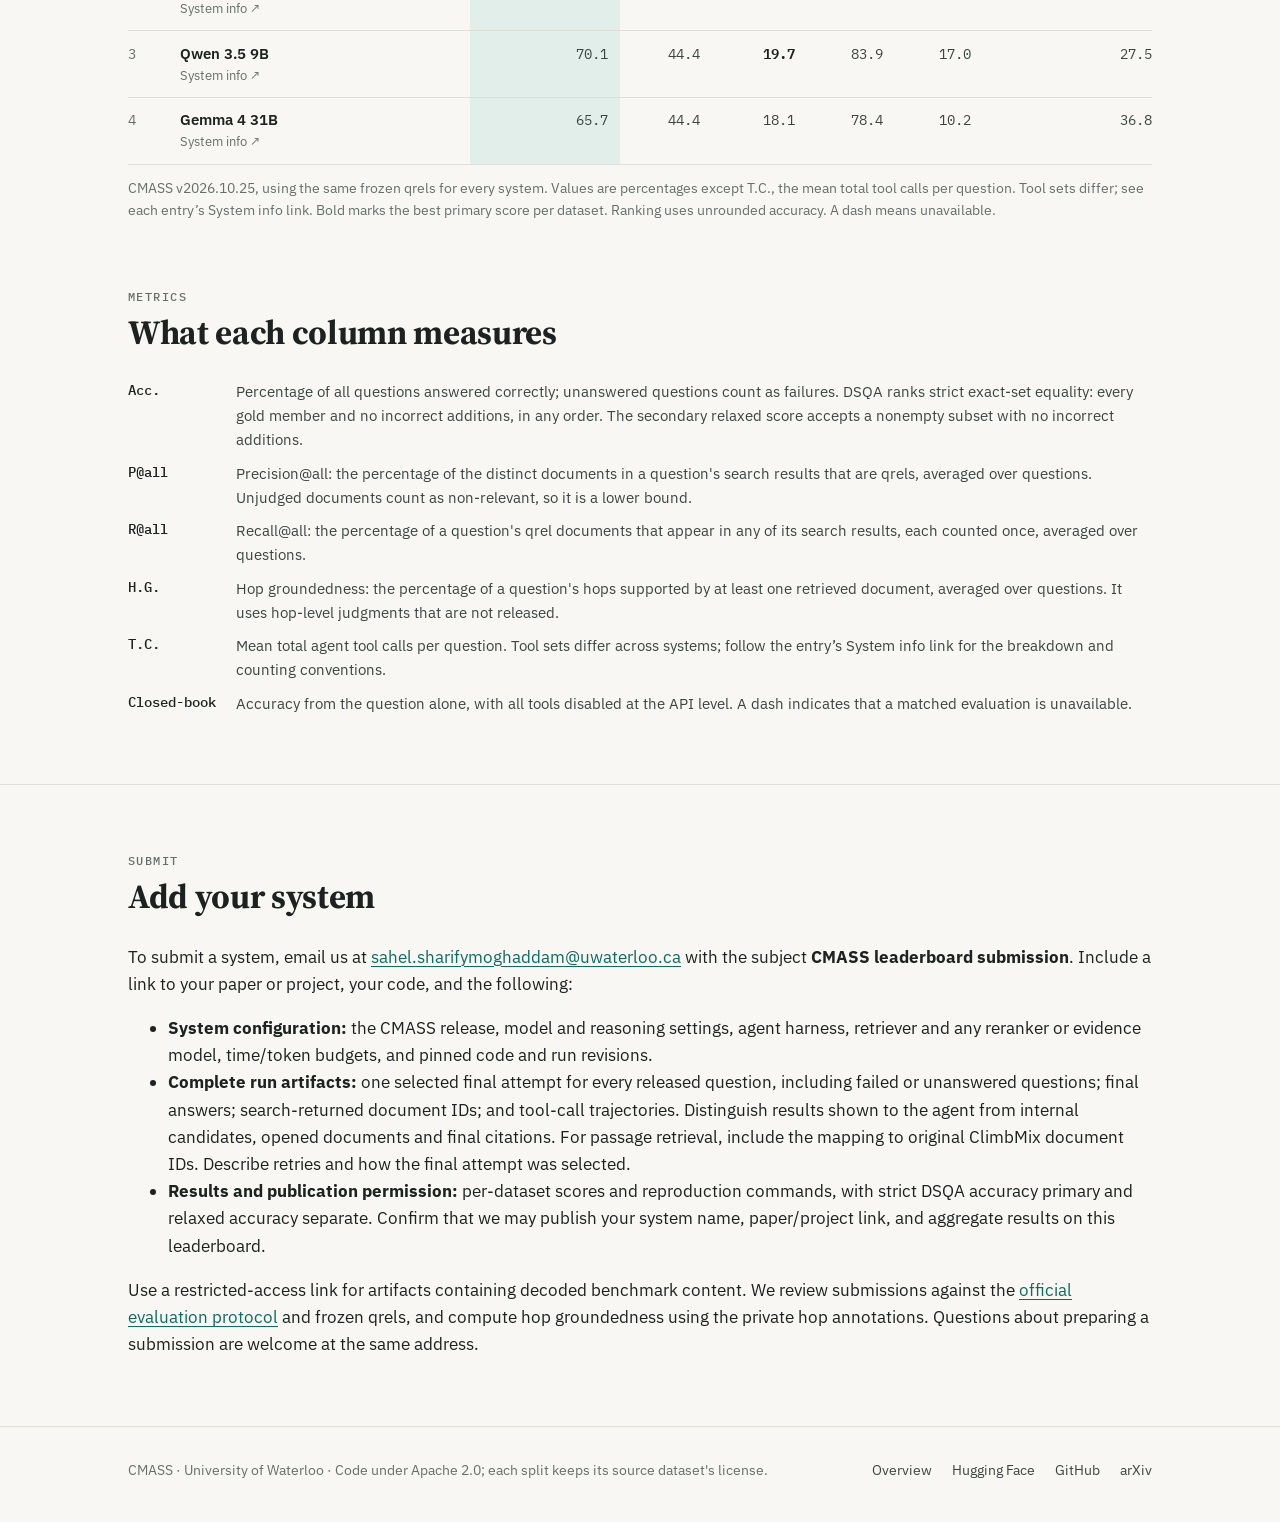
==== commit e4c1a805: "Separate system details from the leaderboard page" ====
--- a/docs/leaderboard/index.html
+++ b/docs/leaderboard/index.html
@@ -15,7 +15,7 @@
 <link rel="preconnect" href="https://fonts.googleapis.com">
 <link rel="preconnect" href="https://fonts.gstatic.com" crossorigin>
 <link rel="stylesheet" href="https://fonts.googleapis.com/css2?family=IBM+Plex+Mono:wght@400;500;600&family=IBM+Plex+Sans:wght@400;500;600&family=Source+Serif+4:opsz,wght@8..60,600;8..60,700&display=swap">
-<link rel="stylesheet" href="../assets/site.css">
+<link rel="stylesheet" href="../assets/site.css?v=system-pages-1">
 </head>
 <body>
 
@@ -42,19 +42,11 @@
     <p class="eyebrow">Leaderboard <span class="version-pill">CMASS v1.0 &middot; v2026.10.25</span></p>
     <h1>Search agents on CMASS</h1>
     <div class="prose">
-      <p class="lead">Compare search agents over the 553M ClimbMix documents. Follow an entry’s System info link for its configuration and paper. Within each dataset, systems are ranked by answer accuracy; equal scores share a rank. DSQA uses strict scoring, with relaxed accuracy shown underneath.</p>
+      <p class="lead">Compare search agents over the 553M ClimbMix documents. System info links open configurations and papers in a separate tab. Within each dataset, systems are ranked by answer accuracy; equal scores share a rank. DSQA uses strict scoring, with relaxed accuracy shown underneath.</p>
     </div>
   </div>
 </section>
 
-<div class="wrap">
-  <nav class="board-tabs" aria-label="Leaderboard views">
-    <a id="tab-results" href="#results" data-tab="results">Results</a>
-    <a id="tab-system-info" href="#system-info" data-tab="system-info">System info</a>
-  </nav>
-</div>
-
-<div id="results" data-tab-panel aria-labelledby="tab-results">
 <section class="board-section">
   <div class="wrap">
     <div class="filters" role="group" aria-label="Show dataset">
@@ -86,36 +78,36 @@
           <!-- rows:start -->
           <tbody data-set="bcp">
             <tr class="set-row"><th scope="rowgroup" colspan="8">BrowseComp-Plus (BCP)<span>80 questions &middot; 11,450 qrels</span></th></tr>
-            <tr data-system="piika-sol"><td class="rank">1</td><td class="model"><a href="#system-piika-sol">GPT-6.1 Sol</a><span class="cell-sub">Piika &middot; <a href="#system-piika-sol">System info</a></span></td><td class="num key best">85.0</td><td class="num best">38.2</td><td class="num best">12.1</td><td class="num best">75.5</td><td class="num">21.5</td><td class="num best">52.5</td></tr>
-            <tr data-system="JevGPT-BM25"><td class="rank">2</td><td class="model"><a href="#system-jevgpt-bm25">JevGPT-BM25</a><span class="cell-sub">GPT-6.1 Sol &middot; <a href="#system-jevgpt-bm25">System info</a></span></td><td class="num key">81.3</td><td class="num">27.6</td><td class="num">8.3</td><td class="num">63.3</td><td class="num"><a class="tool-detail" href="#jev-tool-usage" title="Mean total tool calls per question; view breakdown">22.1</a></td><td class="num"><span aria-label="Unavailable" title="Not evaluated for this system">—</span></td></tr>
-            <tr data-system="piika-gemma"><td class="rank">3</td><td class="model"><a href="#system-piika-gemma">Gemma 4 31B</a><span class="cell-sub">Piika &middot; <a href="#system-piika-gemma">System info</a></span></td><td class="num key">27.5</td><td class="num">10.9</td><td class="num">4.2</td><td class="num">31.4</td><td class="num">23.5</td><td class="num">16.3</td></tr>
-            <tr data-system="piika-qwen"><td class="rank">4</td><td class="model"><a href="#system-piika-qwen">Qwen 3.5 9B</a><span class="cell-sub">Piika &middot; <a href="#system-piika-qwen">System info</a></span></td><td class="num key">16.3</td><td class="num">9.2</td><td class="num">4.4</td><td class="num">31.4</td><td class="num">49.9</td><td class="num">5.0</td></tr>
+            <tr data-system="piika-sol"><td class="rank">1</td><td class="model"><a href="systems/#system-piika-sol" target="_blank" rel="noopener" title="Opens in a new tab">GPT-6.1 Sol</a><span class="cell-sub"><a href="systems/#system-piika-sol" target="_blank" rel="noopener" title="Opens in a new tab">System info ↗</a></span></td><td class="num key best">85.0</td><td class="num best">38.2</td><td class="num best">12.1</td><td class="num best">75.5</td><td class="num">21.5</td><td class="num best">52.5</td></tr>
+            <tr data-system="JevGPT-BM25"><td class="rank">2</td><td class="model"><a href="systems/#system-jevgpt-bm25" target="_blank" rel="noopener" title="Opens in a new tab">JevGPT-BM25</a><span class="cell-sub"><a href="systems/#system-jevgpt-bm25" target="_blank" rel="noopener" title="Opens in a new tab">System info ↗</a></span></td><td class="num key">81.3</td><td class="num">27.6</td><td class="num">8.3</td><td class="num">63.3</td><td class="num"><a class="tool-detail" href="systems/#jev-tool-usage" target="_blank" rel="noopener" title="Mean total tool calls per question; breakdown opens in a new tab">22.1</a></td><td class="num"><span aria-label="Unavailable" title="Not evaluated for this system">—</span></td></tr>
+            <tr data-system="piika-gemma"><td class="rank">3</td><td class="model"><a href="systems/#system-piika-gemma" target="_blank" rel="noopener" title="Opens in a new tab">Gemma 4 31B</a><span class="cell-sub"><a href="systems/#system-piika-gemma" target="_blank" rel="noopener" title="Opens in a new tab">System info ↗</a></span></td><td class="num key">27.5</td><td class="num">10.9</td><td class="num">4.2</td><td class="num">31.4</td><td class="num">23.5</td><td class="num">16.3</td></tr>
+            <tr data-system="piika-qwen"><td class="rank">4</td><td class="model"><a href="systems/#system-piika-qwen" target="_blank" rel="noopener" title="Opens in a new tab">Qwen 3.5 9B</a><span class="cell-sub"><a href="systems/#system-piika-qwen" target="_blank" rel="noopener" title="Opens in a new tab">System info ↗</a></span></td><td class="num key">16.3</td><td class="num">9.2</td><td class="num">4.4</td><td class="num">31.4</td><td class="num">49.9</td><td class="num">5.0</td></tr>
           </tbody>
           <tbody data-set="trqa">
             <tr class="set-row"><th scope="rowgroup" colspan="8">Total Recall QA (TRQA)<span>68 questions &middot; 8,307 qrels</span></th></tr>
-            <tr data-system="JevGPT-BM25"><td class="rank">1</td><td class="model"><a href="#system-jevgpt-bm25">JevGPT-BM25</a><span class="cell-sub">GPT-6.1 Sol &middot; <a href="#system-jevgpt-bm25">System info</a></span></td><td class="num key best">97.1</td><td class="num">66.7</td><td class="num">8.4</td><td class="num">70.2</td><td class="num"><a class="tool-detail" href="#jev-tool-usage" title="Mean total tool calls per question; view breakdown">6.6</a></td><td class="num"><span aria-label="Unavailable" title="Not evaluated for this system">—</span></td></tr>
-            <tr data-system="piika-sol"><td class="rank">2</td><td class="model"><a href="#system-piika-sol">GPT-6.1 Sol</a><span class="cell-sub">Piika &middot; <a href="#system-piika-sol">System info</a></span></td><td class="num key">94.1</td><td class="num best">70.9</td><td class="num">10.6</td><td class="num">79.7</td><td class="num">8.6</td><td class="num best">86.8</td></tr>
-            <tr data-system="piika-gemma"><td class="rank">3</td><td class="model"><a href="#system-piika-gemma">Gemma 4 31B</a><span class="cell-sub">Piika &middot; <a href="#system-piika-gemma">System info</a></span></td><td class="num key">66.2</td><td class="num">59.2</td><td class="num">17.0</td><td class="num">82.7</td><td class="num">12.4</td><td class="num">50.0</td></tr>
-            <tr data-system="piika-qwen"><td class="rank">4</td><td class="model"><a href="#system-piika-qwen">Qwen 3.5 9B</a><span class="cell-sub">Piika &middot; <a href="#system-piika-qwen">System info</a></span></td><td class="num key">57.4</td><td class="num">59.4</td><td class="num best">18.6</td><td class="num best">85.8</td><td class="num">19.7</td><td class="num">39.7</td></tr>
+            <tr data-system="JevGPT-BM25"><td class="rank">1</td><td class="model"><a href="systems/#system-jevgpt-bm25" target="_blank" rel="noopener" title="Opens in a new tab">JevGPT-BM25</a><span class="cell-sub"><a href="systems/#system-jevgpt-bm25" target="_blank" rel="noopener" title="Opens in a new tab">System info ↗</a></span></td><td class="num key best">97.1</td><td class="num">66.7</td><td class="num">8.4</td><td class="num">70.2</td><td class="num"><a class="tool-detail" href="systems/#jev-tool-usage" target="_blank" rel="noopener" title="Mean total tool calls per question; breakdown opens in a new tab">6.6</a></td><td class="num"><span aria-label="Unavailable" title="Not evaluated for this system">—</span></td></tr>
+            <tr data-system="piika-sol"><td class="rank">2</td><td class="model"><a href="systems/#system-piika-sol" target="_blank" rel="noopener" title="Opens in a new tab">GPT-6.1 Sol</a><span class="cell-sub"><a href="systems/#system-piika-sol" target="_blank" rel="noopener" title="Opens in a new tab">System info ↗</a></span></td><td class="num key">94.1</td><td class="num best">70.9</td><td class="num">10.6</td><td class="num">79.7</td><td class="num">8.6</td><td class="num best">86.8</td></tr>
+            <tr data-system="piika-gemma"><td class="rank">3</td><td class="model"><a href="systems/#system-piika-gemma" target="_blank" rel="noopener" title="Opens in a new tab">Gemma 4 31B</a><span class="cell-sub"><a href="systems/#system-piika-gemma" target="_blank" rel="noopener" title="Opens in a new tab">System info ↗</a></span></td><td class="num key">66.2</td><td class="num">59.2</td><td class="num">17.0</td><td class="num">82.7</td><td class="num">12.4</td><td class="num">50.0</td></tr>
+            <tr data-system="piika-qwen"><td class="rank">4</td><td class="model"><a href="systems/#system-piika-qwen" target="_blank" rel="noopener" title="Opens in a new tab">Qwen 3.5 9B</a><span class="cell-sub"><a href="systems/#system-piika-qwen" target="_blank" rel="noopener" title="Opens in a new tab">System info ↗</a></span></td><td class="num key">57.4</td><td class="num">59.4</td><td class="num best">18.6</td><td class="num best">85.8</td><td class="num">19.7</td><td class="num">39.7</td></tr>
           </tbody>
           <tbody data-set="dsqa">
             <tr class="set-row"><th scope="rowgroup" colspan="8">DeepSearchQA (DSQA)<span>71 questions &middot; 9,889 qrels</span></th></tr>
-            <tr data-system="JevGPT-BM25"><td class="rank">1</td><td class="model"><a href="#system-jevgpt-bm25">JevGPT-BM25</a><span class="cell-sub">GPT-6.1 Sol &middot; <a href="#system-jevgpt-bm25">System info</a></span></td><td class="num key best">97.2<span class="cell-sub relaxed">100.0 relaxed</span></td><td class="num">39.0</td><td class="num">11.3</td><td class="num">69.4</td><td class="num"><a class="tool-detail" href="#jev-tool-usage" title="Mean total tool calls per question; view breakdown">14.9</a></td><td class="num"><span aria-label="Unavailable" title="Not evaluated for this system">—</span></td></tr>
-            <tr data-system="piika-sol"><td class="rank">2</td><td class="model"><a href="#system-piika-sol">GPT-6.1 Sol</a><span class="cell-sub">Piika &middot; <a href="#system-piika-sol">System info</a></span></td><td class="num key">90.1<span class="cell-sub relaxed">93.0 relaxed</span></td><td class="num best">50.5</td><td class="num">15.0</td><td class="num best">75.7</td><td class="num">17.9</td><td class="num best">70.4</td></tr>
-            <tr data-system="piika-qwen"><td class="rank">3</td><td class="model"><a href="#system-piika-qwen">Qwen 3.5 9B</a><span class="cell-sub">Piika &middot; <a href="#system-piika-qwen">System info</a></span></td><td class="num key">39.4<span class="cell-sub relaxed">53.5 relaxed</span></td><td class="num">35.3</td><td class="num best">19.8</td><td class="num">72.0</td><td class="num">37.1</td><td class="num">12.7</td></tr>
-            <tr data-system="piika-gemma"><td class="rank">4</td><td class="model"><a href="#system-piika-gemma">Gemma 4 31B</a><span class="cell-sub">Piika &middot; <a href="#system-piika-gemma">System info</a></span></td><td class="num key">38.0<span class="cell-sub relaxed">53.5 relaxed</span></td><td class="num">33.2</td><td class="num">17.4</td><td class="num">68.1</td><td class="num">21.5</td><td class="num">23.9</td></tr>
+            <tr data-system="JevGPT-BM25"><td class="rank">1</td><td class="model"><a href="systems/#system-jevgpt-bm25" target="_blank" rel="noopener" title="Opens in a new tab">JevGPT-BM25</a><span class="cell-sub"><a href="systems/#system-jevgpt-bm25" target="_blank" rel="noopener" title="Opens in a new tab">System info ↗</a></span></td><td class="num key best">97.2<span class="cell-sub relaxed">100.0 relaxed</span></td><td class="num">39.0</td><td class="num">11.3</td><td class="num">69.4</td><td class="num"><a class="tool-detail" href="systems/#jev-tool-usage" target="_blank" rel="noopener" title="Mean total tool calls per question; breakdown opens in a new tab">14.9</a></td><td class="num"><span aria-label="Unavailable" title="Not evaluated for this system">—</span></td></tr>
+            <tr data-system="piika-sol"><td class="rank">2</td><td class="model"><a href="systems/#system-piika-sol" target="_blank" rel="noopener" title="Opens in a new tab">GPT-6.1 Sol</a><span class="cell-sub"><a href="systems/#system-piika-sol" target="_blank" rel="noopener" title="Opens in a new tab">System info ↗</a></span></td><td class="num key">90.1<span class="cell-sub relaxed">93.0 relaxed</span></td><td class="num best">50.5</td><td class="num">15.0</td><td class="num best">75.7</td><td class="num">17.9</td><td class="num best">70.4</td></tr>
+            <tr data-system="piika-qwen"><td class="rank">3</td><td class="model"><a href="systems/#system-piika-qwen" target="_blank" rel="noopener" title="Opens in a new tab">Qwen 3.5 9B</a><span class="cell-sub"><a href="systems/#system-piika-qwen" target="_blank" rel="noopener" title="Opens in a new tab">System info ↗</a></span></td><td class="num key">39.4<span class="cell-sub relaxed">53.5 relaxed</span></td><td class="num">35.3</td><td class="num best">19.8</td><td class="num">72.0</td><td class="num">37.1</td><td class="num">12.7</td></tr>
+            <tr data-system="piika-gemma"><td class="rank">4</td><td class="model"><a href="systems/#system-piika-gemma" target="_blank" rel="noopener" title="Opens in a new tab">Gemma 4 31B</a><span class="cell-sub"><a href="systems/#system-piika-gemma" target="_blank" rel="noopener" title="Opens in a new tab">System info ↗</a></span></td><td class="num key">38.0<span class="cell-sub relaxed">53.5 relaxed</span></td><td class="num">33.2</td><td class="num">17.4</td><td class="num">68.1</td><td class="num">21.5</td><td class="num">23.9</td></tr>
           </tbody>
           <tbody data-set="hotpotqa">
             <tr class="set-row"><th scope="rowgroup" colspan="8">HotpotQA<span>204 questions &middot; 11,090 qrels</span></th></tr>
-            <tr data-system="JevGPT-BM25"><td class="rank">1</td><td class="model"><a href="#system-jevgpt-bm25">JevGPT-BM25</a><span class="cell-sub">GPT-6.1 Sol &middot; <a href="#system-jevgpt-bm25">System info</a></span></td><td class="num key best">96.1</td><td class="num">50.3</td><td class="num">12.3</td><td class="num">75.5</td><td class="num"><a class="tool-detail" href="#jev-tool-usage" title="Mean total tool calls per question; view breakdown">4.9</a></td><td class="num"><span aria-label="Unavailable" title="Not evaluated for this system">—</span></td></tr>
-            <tr data-system="piika-sol"><td class="rank">2</td><td class="model"><a href="#system-piika-sol">GPT-6.1 Sol</a><span class="cell-sub">Piika &middot; <a href="#system-piika-sol">System info</a></span></td><td class="num key">94.6</td><td class="num best">57.9</td><td class="num">17.2</td><td class="num best">90.2</td><td class="num">6.7</td><td class="num best">89.7</td></tr>
-            <tr data-system="piika-qwen"><td class="rank">3</td><td class="model"><a href="#system-piika-qwen">Qwen 3.5 9B</a><span class="cell-sub">Piika &middot; <a href="#system-piika-qwen">System info</a></span></td><td class="num key">70.1</td><td class="num">44.4</td><td class="num best">19.7</td><td class="num">83.9</td><td class="num">17.0</td><td class="num">27.5</td></tr>
-            <tr data-system="piika-gemma"><td class="rank">4</td><td class="model"><a href="#system-piika-gemma">Gemma 4 31B</a><span class="cell-sub">Piika &middot; <a href="#system-piika-gemma">System info</a></span></td><td class="num key">65.7</td><td class="num">44.4</td><td class="num">18.1</td><td class="num">78.4</td><td class="num">10.2</td><td class="num">36.8</td></tr>
+            <tr data-system="JevGPT-BM25"><td class="rank">1</td><td class="model"><a href="systems/#system-jevgpt-bm25" target="_blank" rel="noopener" title="Opens in a new tab">JevGPT-BM25</a><span class="cell-sub"><a href="systems/#system-jevgpt-bm25" target="_blank" rel="noopener" title="Opens in a new tab">System info ↗</a></span></td><td class="num key best">96.1</td><td class="num">50.3</td><td class="num">12.3</td><td class="num">75.5</td><td class="num"><a class="tool-detail" href="systems/#jev-tool-usage" target="_blank" rel="noopener" title="Mean total tool calls per question; breakdown opens in a new tab">4.9</a></td><td class="num"><span aria-label="Unavailable" title="Not evaluated for this system">—</span></td></tr>
+            <tr data-system="piika-sol"><td class="rank">2</td><td class="model"><a href="systems/#system-piika-sol" target="_blank" rel="noopener" title="Opens in a new tab">GPT-6.1 Sol</a><span class="cell-sub"><a href="systems/#system-piika-sol" target="_blank" rel="noopener" title="Opens in a new tab">System info ↗</a></span></td><td class="num key">94.6</td><td class="num best">57.9</td><td class="num">17.2</td><td class="num best">90.2</td><td class="num">6.7</td><td class="num best">89.7</td></tr>
+            <tr data-system="piika-qwen"><td class="rank">3</td><td class="model"><a href="systems/#system-piika-qwen" target="_blank" rel="noopener" title="Opens in a new tab">Qwen 3.5 9B</a><span class="cell-sub"><a href="systems/#system-piika-qwen" target="_blank" rel="noopener" title="Opens in a new tab">System info ↗</a></span></td><td class="num key">70.1</td><td class="num">44.4</td><td class="num best">19.7</td><td class="num">83.9</td><td class="num">17.0</td><td class="num">27.5</td></tr>
+            <tr data-system="piika-gemma"><td class="rank">4</td><td class="model"><a href="systems/#system-piika-gemma" target="_blank" rel="noopener" title="Opens in a new tab">Gemma 4 31B</a><span class="cell-sub"><a href="systems/#system-piika-gemma" target="_blank" rel="noopener" title="Opens in a new tab">System info ↗</a></span></td><td class="num key">65.7</td><td class="num">44.4</td><td class="num">18.1</td><td class="num">78.4</td><td class="num">10.2</td><td class="num">36.8</td></tr>
           </tbody>
           <!-- rows:end -->
       </table>
     </div>
-    <p class="note table-note">CMASS v1.0 (release v2026.10.25), using the same frozen qrels for every system. Piika baselines reproduce Table 3 of the CMASS paper plus P@all; JevGPT-BM25 uses independently graded answers. Values are percentages except T.C., the mean total tool calls per question. Tool sets differ: Piika uses two tools and JevGPT uses four; see System info for the breakdown. Bold marks the best primary score per dataset. Ranking uses unrounded accuracy. A dash means unavailable.</p>
+    <p class="note table-note">CMASS v2026.10.25, using the same frozen qrels for every system. Values are percentages except T.C., the mean total tool calls per question. Tool sets differ; see each entry’s System info link. Bold marks the best primary score per dataset. Ranking uses unrounded accuracy. A dash means unavailable.</p>
   </div>
 </section>
 
@@ -136,110 +128,13 @@
         <dt>H.G.</dt>
         <dd>Hop groundedness: the percentage of a question's hops supported by at least one retrieved document, averaged over questions. It uses hop-level judgments that are not released.</dd>
         <dt>T.C.</dt>
-        <dd>Mean total agent tool calls per question. Piika counts <code>search</code> and <code>read_document</code>; JevGPT also counts <code>read_search_results</code> and <code>jev_find</code>. Internal System One requests are excluded. These different tool sets are not directly comparable; the JevGPT values link to a per-tool breakdown in System info.</dd>
+        <dd>Mean total agent tool calls per question. Tool sets differ across systems; follow the entry’s System info link for the breakdown and counting conventions.</dd>
         <dt>Closed-book</dt>
-        <dd>Accuracy from the question alone, with all tools disabled at the API level. JevGPT has no matched closed-book evaluation; its entries are unavailable.</dd>
+        <dd>Accuracy from the question alone, with all tools disabled at the API level. A dash indicates that a matched evaluation is unavailable.</dd>
       </dl>
     </div>
   </div>
 </section>
-</div>
-
-<div id="system-info" data-tab-panel aria-labelledby="tab-system-info">
-<section class="section" id="piika">
-  <div class="wrap">
-    <div class="section-head">
-      <p class="kicker">System info</p>
-      <h2>Piika baselines</h2>
-    </div>
-    <div class="prose">
-      <p>The baseline systems use the <a href="https://github.com/castorini/piika">Piika harness</a> with BM25 (k<sub>1</sub> = 0.9, b = 0.4) and no reranker. Each model has a matched closed-book evaluation. The open-weight models are served with vLLM.</p>
-      <p><a href="https://arxiv.org/abs/2608.20317">CMASS paper</a> &middot; <a href="https://github.com/castorini/piika">Harness code</a> &middot; <a href="https://github.com/castorini/cmass/blob/main/evaluation/SETTINGS.md">Execution settings</a></p>
-    </div>
-    <div class="system-models">
-      <!-- piika-models:start -->
-      <article class="system-model" id="system-piika-sol" tabindex="-1">
-        <h3><a href="https://developers.openai.com/api/docs/models/gpt-6.1-sol">GPT-6.1 Sol</a></h3>
-        <p>OpenAI &middot; API &middot; high reasoning effort</p>
-      </article>
-      <article class="system-model" id="system-piika-gemma" tabindex="-1">
-        <h3><a href="https://huggingface.co/google/gemma-4-31B-it">Gemma 4 31B</a></h3>
-        <p>Google DeepMind &middot; open weights &middot; IT, thinking enabled</p>
-      </article>
-      <article class="system-model" id="system-piika-qwen" tabindex="-1">
-        <h3><a href="https://huggingface.co/Qwen/Qwen3.5-9B">Qwen 3.5 9B</a></h3>
-        <p>Qwen &middot; open weights &middot; thinking enabled</p>
-      </article>
-          <!-- piika-models:end -->
-    </div>
-  </div>
-</section>
-
-<section class="section" id="jevgpt">
-  <div class="wrap">
-    <div class="section-head">
-      <p class="kicker">System details</p>
-      <h2 id="system-jevgpt-bm25" tabindex="-1">JevGPT with BM25</h2>
-    </div>
-    <div class="prose">
-      <p><a href="https://arxiv.org/abs/2610.18272">JevGPT</a> combines GPT-6.1 Sol high as System Two with Jev-1.13.0 as System One for parallel source inspection and evidence selection. The harness is based on Pi-Serini. This entry uses BM25 (k<sub>1</sub> = 0.9, b = 0.4) and a 1,800-second research budget. Jev is an evidence model, rather than a separate ranking stage applied to the displayed BM25 hits.</p>
-      <p>All 423 answers were independently graded with the same GPT-6.1 Sol high prompts used for the Piika results, with tools disabled. Strict accuracy is 396/423 (93.62%); relaxed accuracy is 398/423 (94.09%). The independent judge accepted one additional DSQA answer relative to the sender’s grades; the original and independent aggregate counts are retained in the provenance.</p>
-      <p>P@all, R@all and H.G. count unique parent documents displayed as ranked hits in <code>search</code> and <code>read_search_results</code>. Internal candidate pools, System One inspections and auto-scan evidence notices are separate views. Notices can occur within a search response; including them changes some retrieval scores. The <a href="https://github.com/castorini/cmass/blob/main/evaluation/jevgpt_results.json">aggregate results</a> include that sensitivity analysis. Unjudged documents count as non-relevant, and no qrels were expanded from these runs.</p>
-      <p class="note">Selected outputs and their hashes were verified. The full history of unselected attempts is unavailable, so selection independent of correctness could not be established. <a href="https://arxiv.org/abs/2610.18272">Paper</a> &middot; <a href="https://github.com/sunyasheng/JevGPT">Harness code</a> &middot; <a href="https://huggingface.co/datasets/yashengsun/JevGPT-runs/tree/cb62978c2053d391df6edc6e45d96dfe8ceaaa2e">Pinned runs</a></p>
-    </div>
-    <details class="tool-breakdown" id="jev-tool-usage">
-      <summary>JevGPT tool usage</summary>
-      <p>Counts are totals across every question in each dataset. The final column is their sum divided by the question count. JevGPT has four agent tools; these totals are not directly comparable with Piika’s search-plus-read T.C. Internal System One requests are excluded.</p>
-      <div class="table-scroll" tabindex="0" role="region" aria-label="JevGPT tool counts">
-        <table class="data">
-          <thead><tr><th scope="col">Dataset</th><th scope="col">System</th><th scope="col">search</th><th scope="col">read_search_results</th><th scope="col">jev_find</th><th scope="col">read_document</th><th scope="col">All calls / question</th></tr></thead>
-          <!-- jev-tools:start -->
-          <tbody data-set="bcp">
-            <tr><td>BCP</td><td>JevGPT-BM25</td><td>875</td><td>34</td><td>748</td><td>108</td><td>22.1</td></tr>
-          </tbody>
-          <tbody data-set="trqa">
-            <tr><td>TRQA</td><td>JevGPT-BM25</td><td>204</td><td>8</td><td>202</td><td>32</td><td>6.6</td></tr>
-          </tbody>
-          <tbody data-set="dsqa">
-            <tr><td>DSQA</td><td>JevGPT-BM25</td><td>503</td><td>23</td><td>436</td><td>94</td><td>14.9</td></tr>
-          </tbody>
-          <tbody data-set="hotpotqa">
-            <tr><td>HotpotQA</td><td>JevGPT-BM25</td><td>470</td><td>5</td><td>473</td><td>46</td><td>4.9</td></tr>
-          </tbody>
-          <!-- jev-tools:end -->
-        </table>
-      </div>
-    </details>
-  </div>
-</section>
-
-<section class="section" id="run-settings">
-  <div class="wrap">
-    <div>
-      <div class="section-head">
-        <p class="kicker">Setup</p>
-        <h2>How the runs were made</h2>
-      </div>
-      <dl class="defs">
-        <dt>Agent harness</dt>
-        <dd>The baseline rows use <a href="https://github.com/castorini/piika">Piika</a>, a search-agent framework following the Pi-Serini design. The JevGPT-BM25 entry uses <a href="https://github.com/sunyasheng/JevGPT">JevGPT</a>, also based on Pi-Serini, with Jev-1.13.0 for evidence inspection.</dd>
-        <dt>Tools</dt>
-        <dd>Piika exposes <code>search</code> (at most five previews) and <code>read_document</code> (first 200 lines by default). JevGPT adds <code>read_search_results</code> and <code>jev_find</code>. Its internal evidence inspections are not additional displayed search hits.</dd>
-        <dt>Retriever</dt>
-        <dd>All entries shown here use BM25 over ClimbMix (k<sub>1</sub>&nbsp;=&nbsp;0.9, b&nbsp;=&nbsp;0.4). Piika uses the <a href="https://github.com/castorini/pyserini">Pyserini</a> 2.4.0 REST backend; JevGPT uses its ClimbMix adapter. No dense retriever or passage index is used by this JevGPT entry.</dd>
-        <dt>Budgets</dt>
-        <dd>JevGPT uses 1,800 seconds per question. Piika baselines retain accepted earlier outputs and documented longer continuations; see the <a href="https://github.com/castorini/cmass/blob/main/evaluation/SETTINGS.md#budgets-continuation-and-termination">execution settings</a>.</dd>
-        <dt>Reranker / evidence model</dt>
-        <dd>Piika uses no reranker. JevGPT uses Jev-1.13.0 for System One evidence inspection and selection; it does not rerank the displayed BM25 hits.</dd>
-        <dt>Version</dt>
-        <dd>CMASS v1.0, released on 25 October 2026 as <code>v2026.10.25</code>. P@all, R@all and H.G. depend on the qrels, so report the version you used.</dd>
-      </dl>
-      <p class="note more">Prompts, settings and scripts: <a href="https://github.com/castorini/cmass/blob/main/REPRODUCING.md">REPRODUCING.md</a> and <a href="https://github.com/castorini/cmass/tree/main/evaluation">evaluation/</a>.</p>
-    </div>
-  </div>
-</section>
-
-</div>
 
 <section class="section" id="submit">
   <div class="wrap">
@@ -273,6 +168,6 @@
   </div>
 </footer>
 
-<script src="../assets/site.js"></script>
+<script src="../assets/site.js?v=system-pages-1"></script>
 </body>
 </html>
--- a/docs/assets/site.css
+++ b/docs/assets/site.css
@@ -376,15 +376,10 @@
 .chip:hover { border-color: var(--accent); color: var(--accent); }
 .chip[aria-pressed="true"] { background: var(--accent); border-color: var(--accent); color: var(--accent-ink); }
 
-.board-tabs { display: flex; gap: 1.5rem; border-bottom: 1px solid var(--line); margin-bottom: 1.5rem; }
-.board-tabs a { padding: .65rem 0; color: var(--muted); text-decoration: none; font-weight: 500; border-bottom: 3px solid transparent; }
-.board-tabs a:hover { color: var(--accent); }
-.board-tabs a[aria-selected="true"] { color: var(--accent); border-bottom-color: var(--accent); }
 .system-models { display: grid; grid-template-columns: repeat(3, minmax(0, 1fr)); gap: 1.5rem; margin-top: 1.75rem; }
 .system-model { border-top: 1px solid var(--line); padding-top: 1rem; }
 .system-model h3 { margin: 0 0 .5rem; font: 600 1.125rem/1.3 var(--serif); }
 .system-model p { margin: 0; color: var(--muted); font-size: .9375rem; }
-[data-tab-panel] + #submit { border-top: 1px solid var(--line); }
 .table-scroll-hint { display: none; }
 @media (max-width: 960px) { .table-scroll-hint { display: block; } }
 table.board { min-width: 51rem; }
